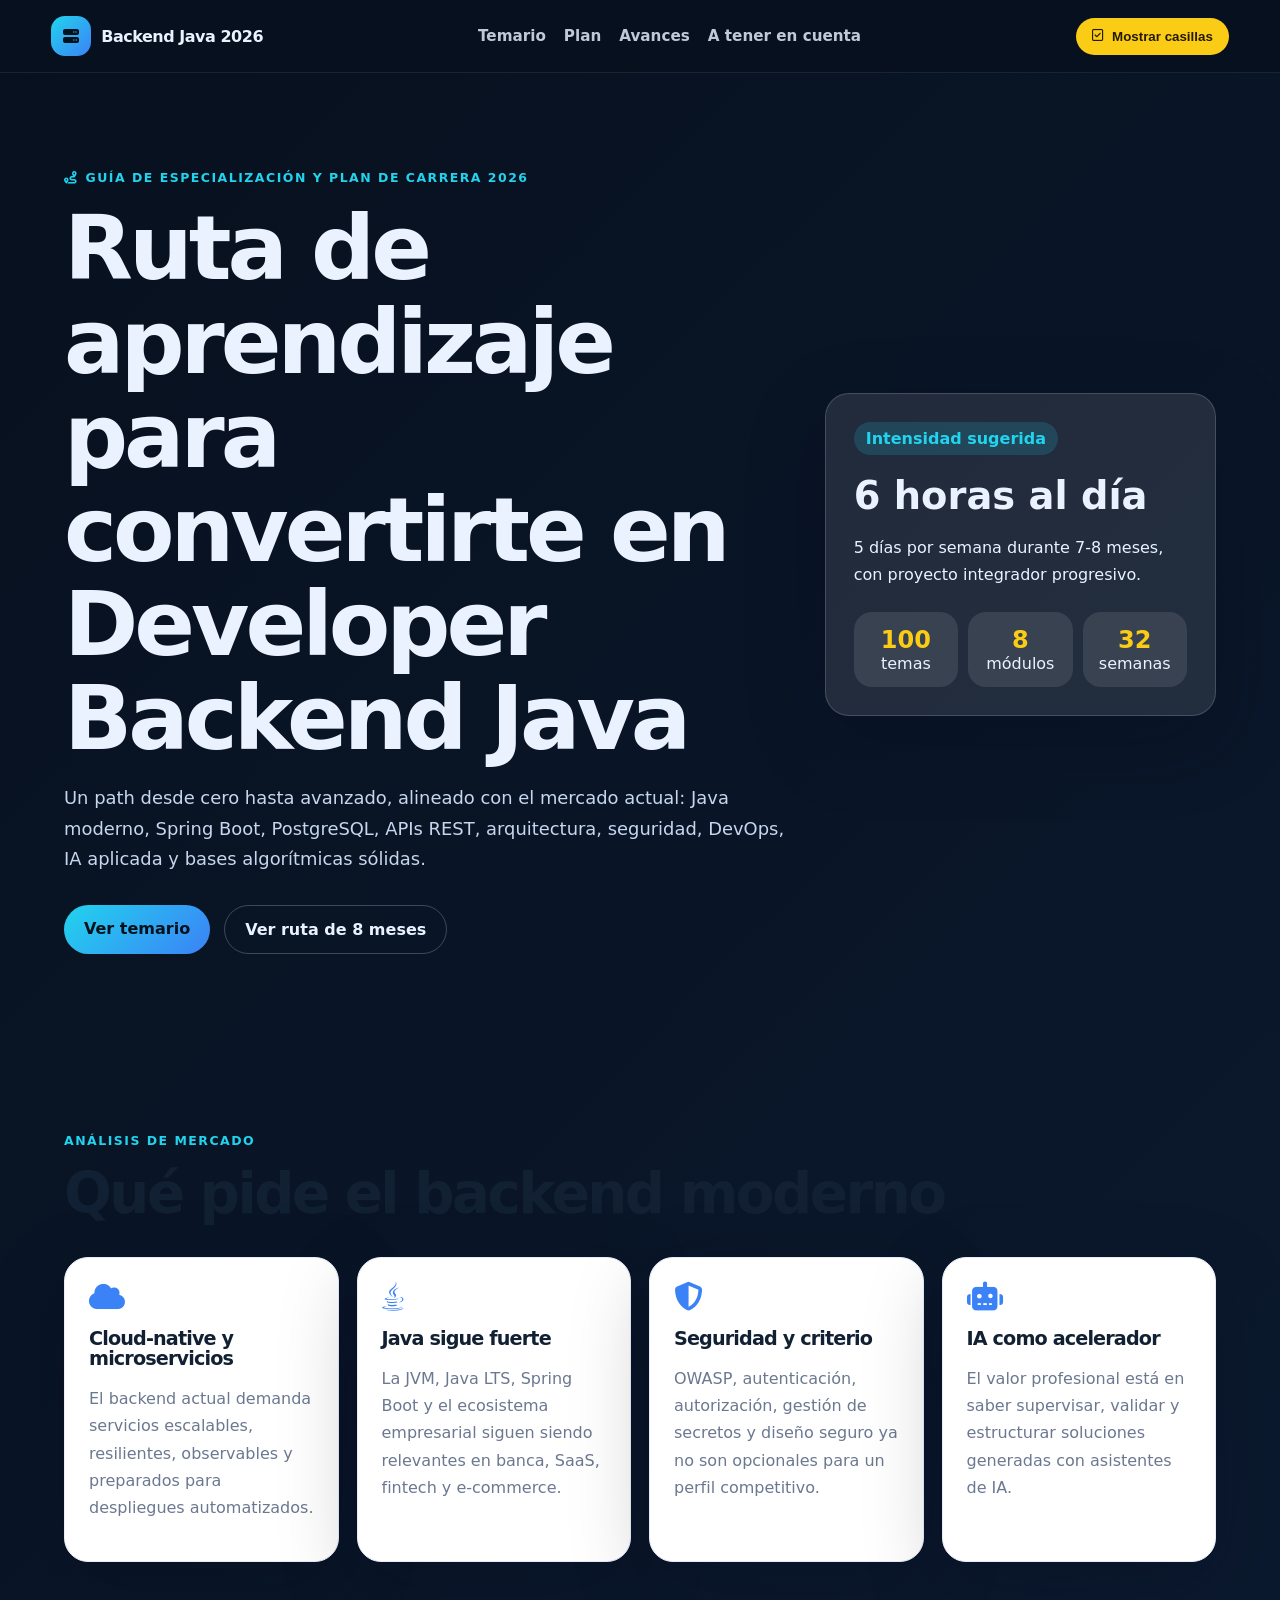
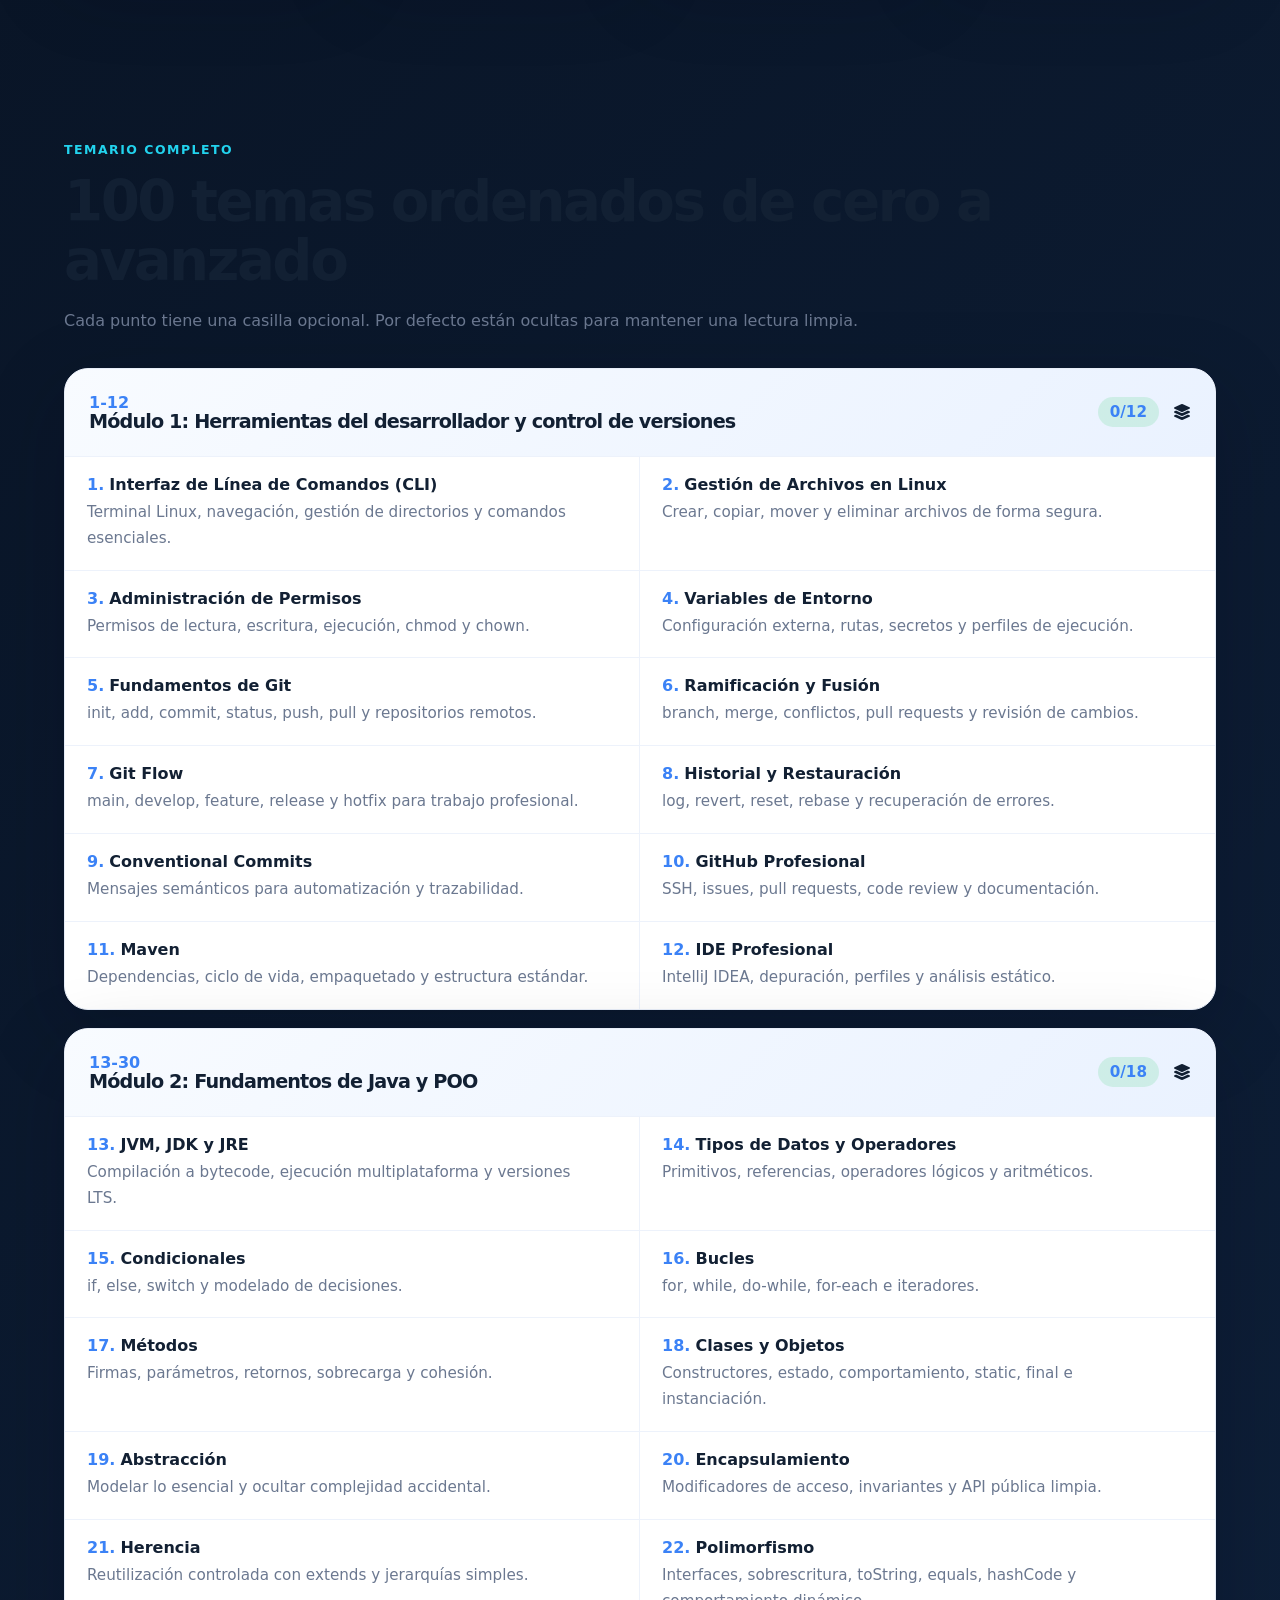
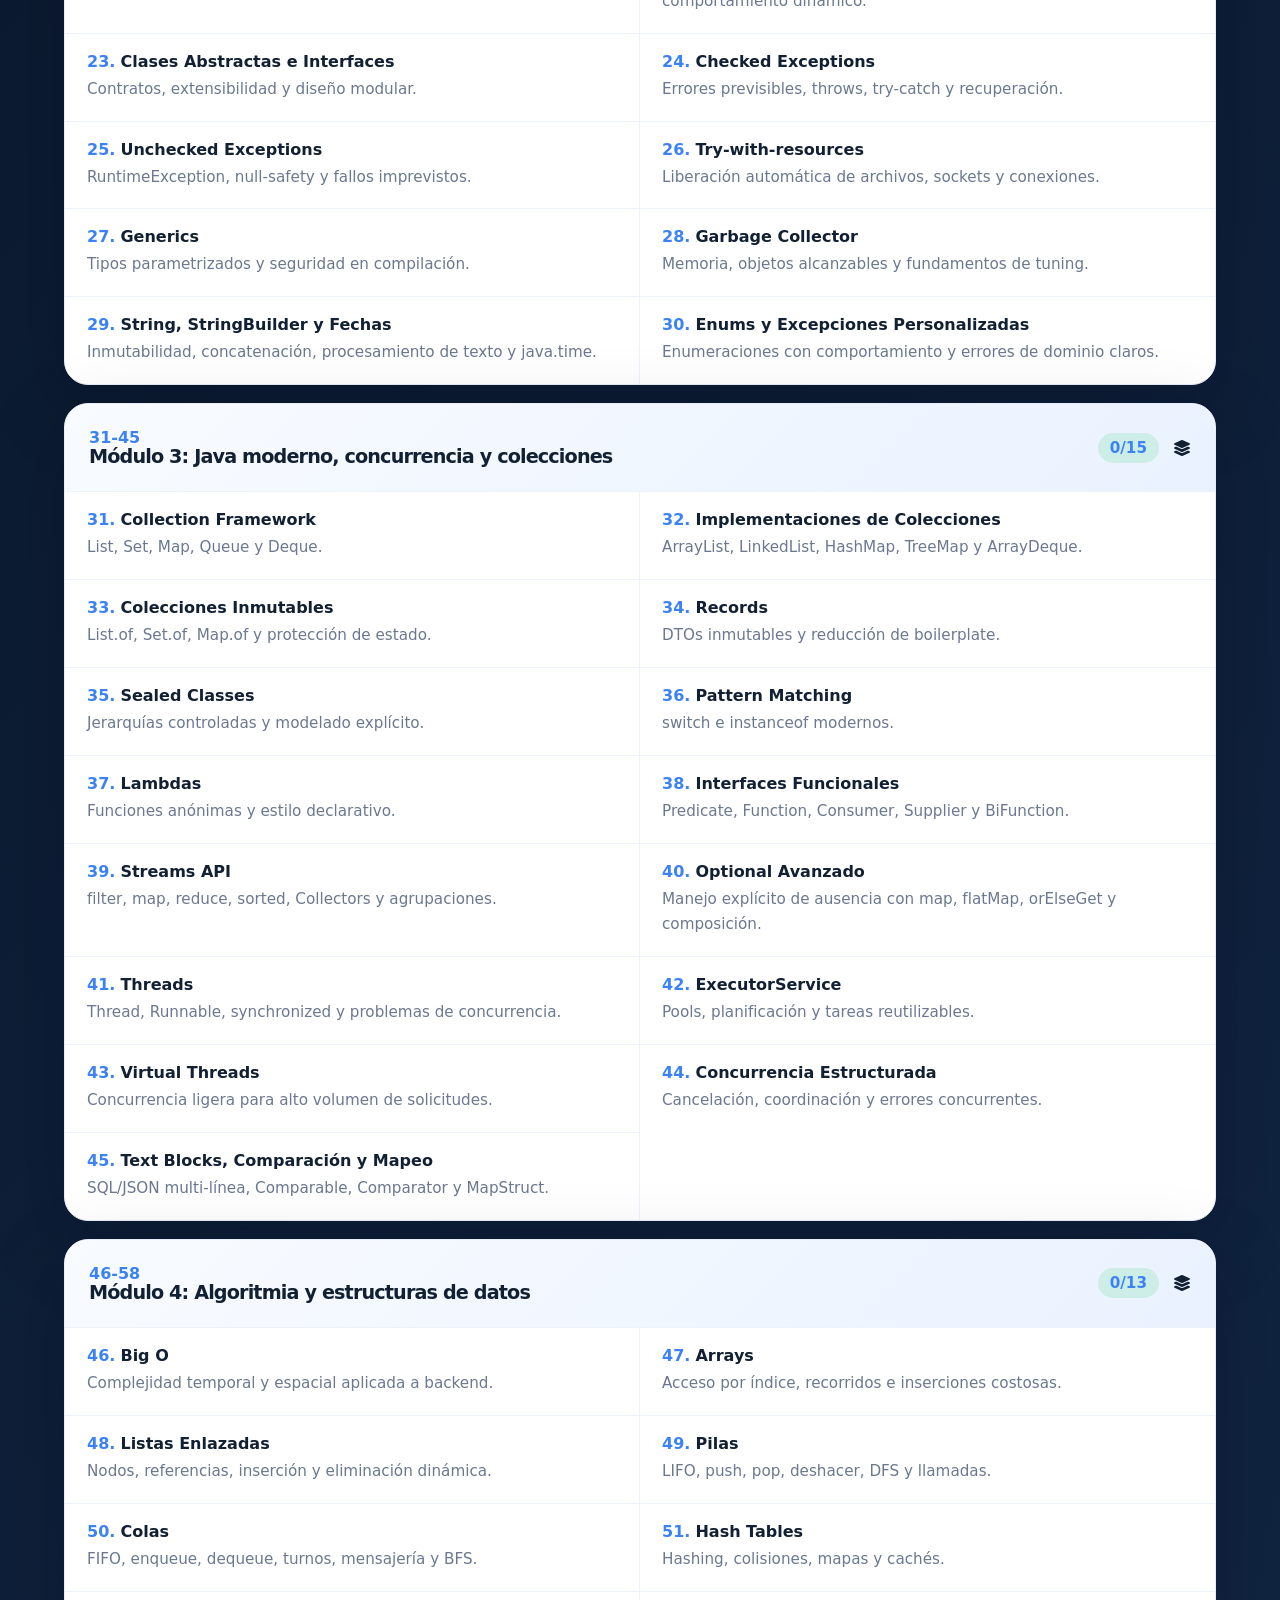
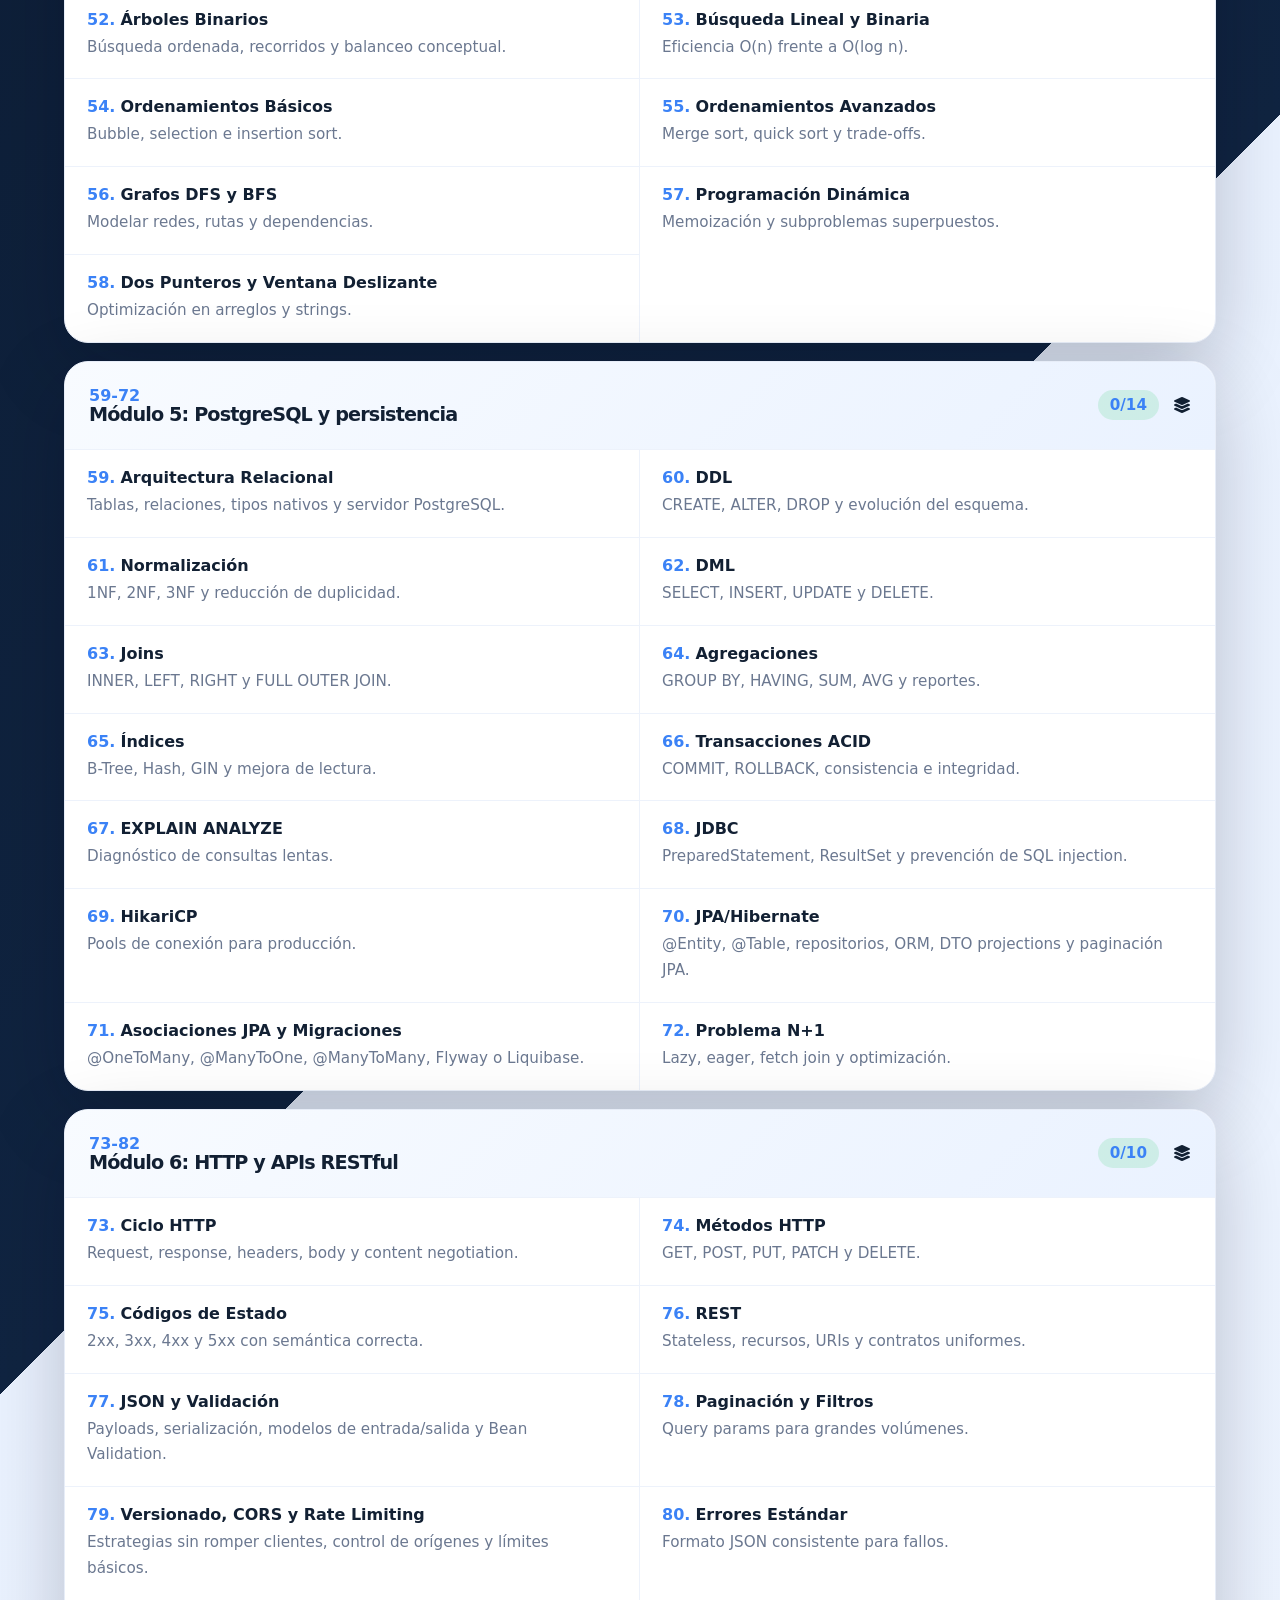
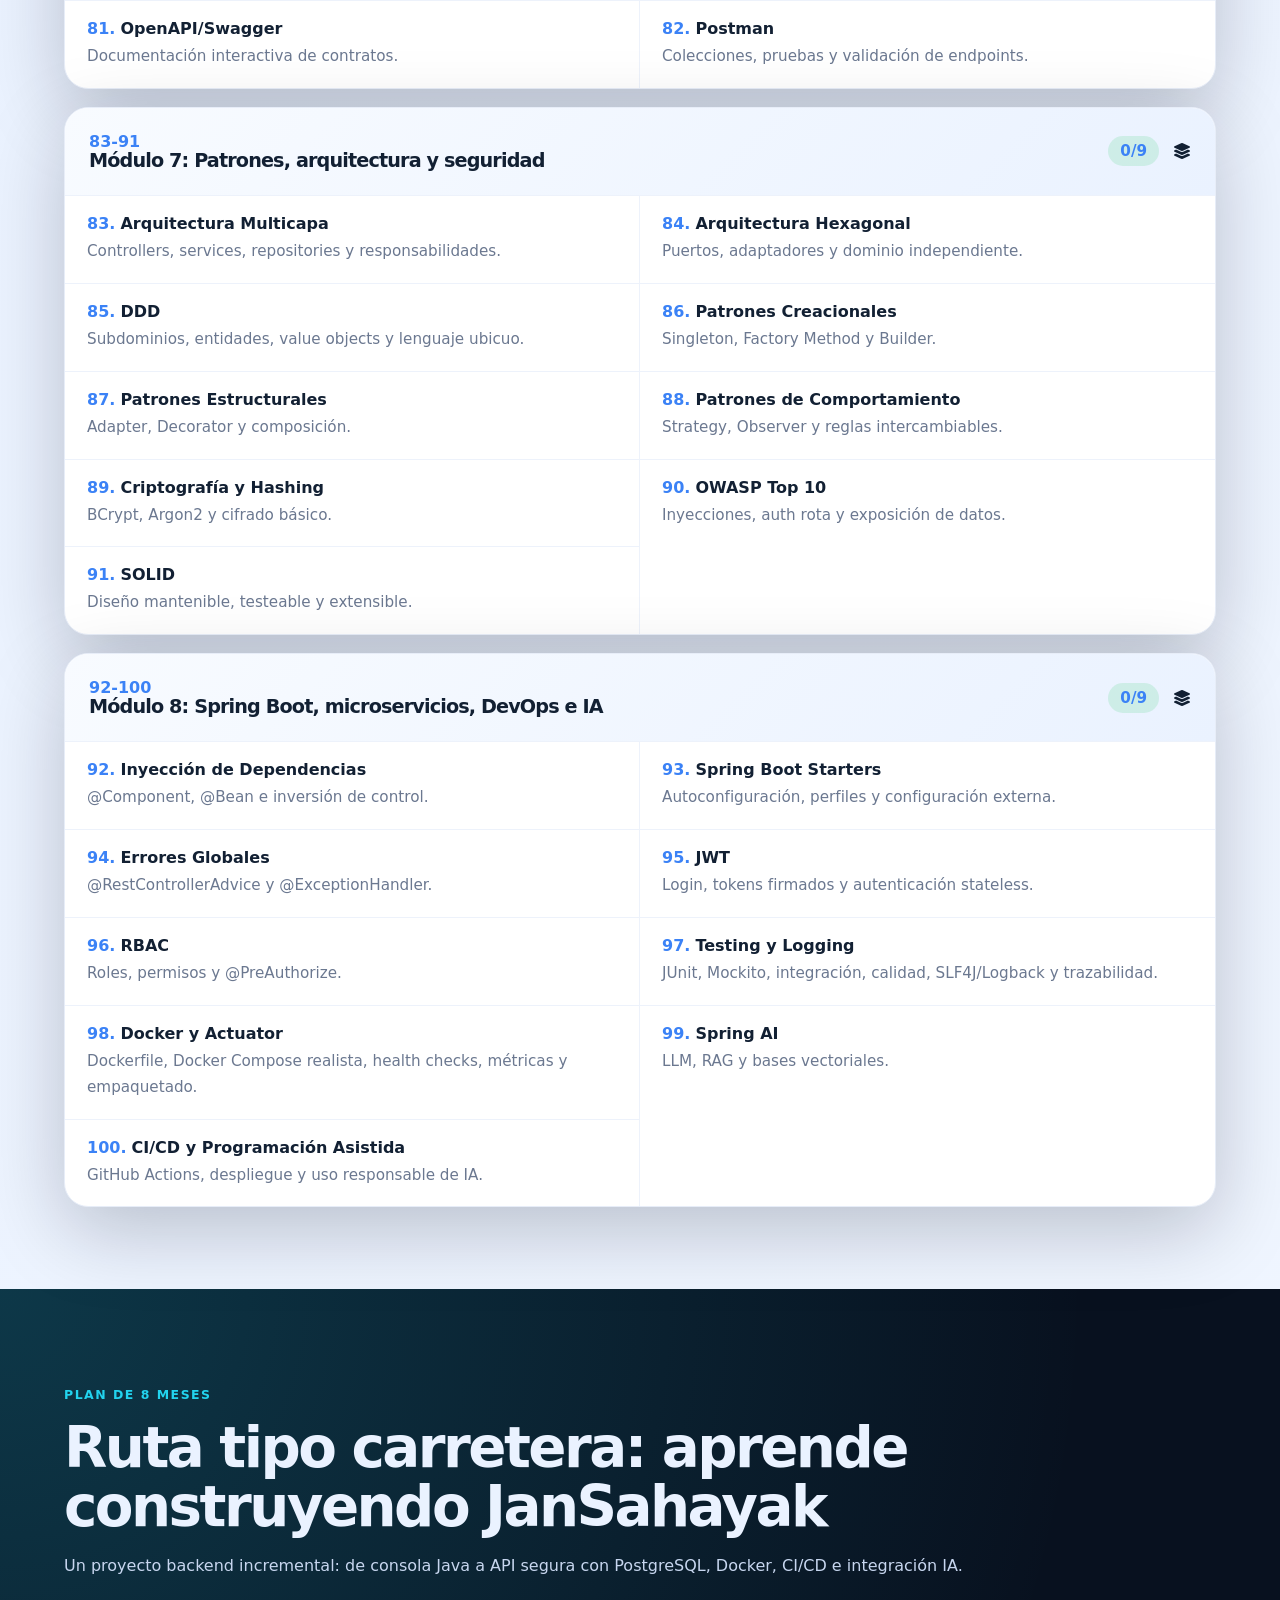
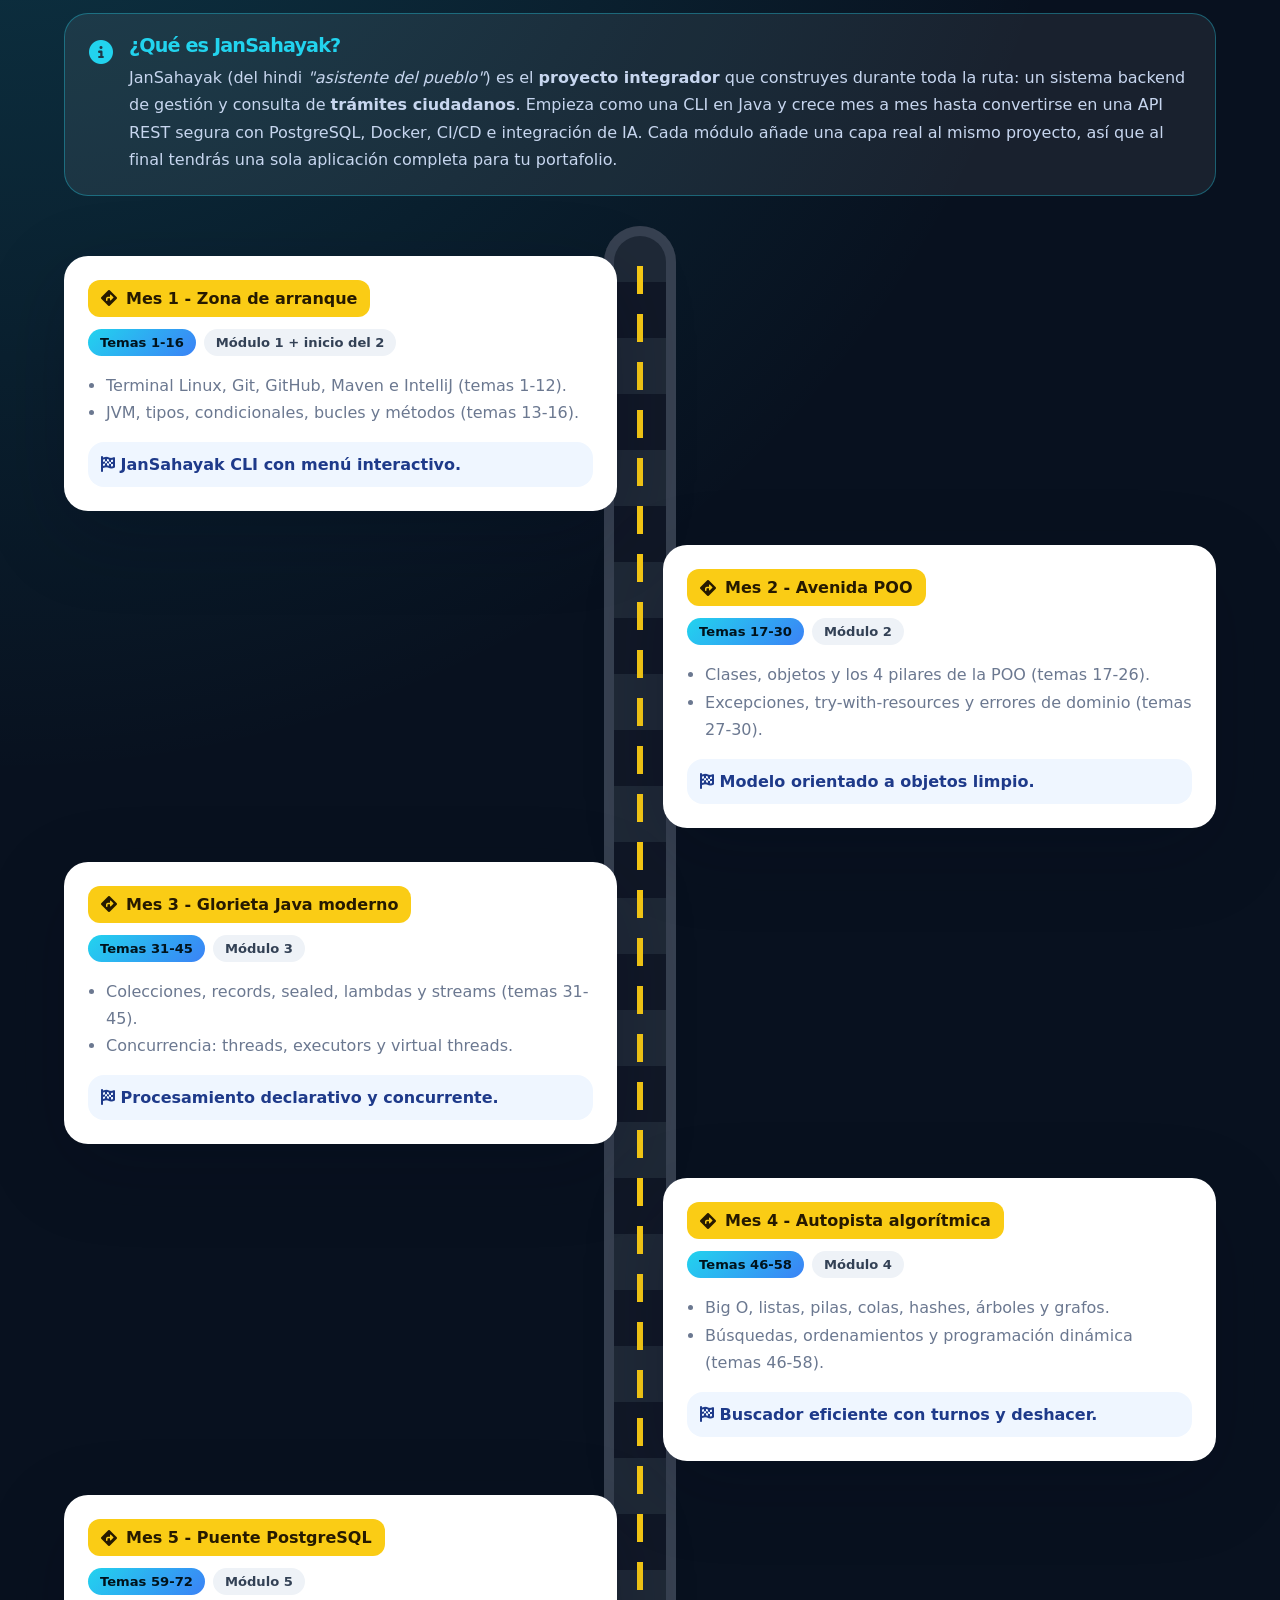
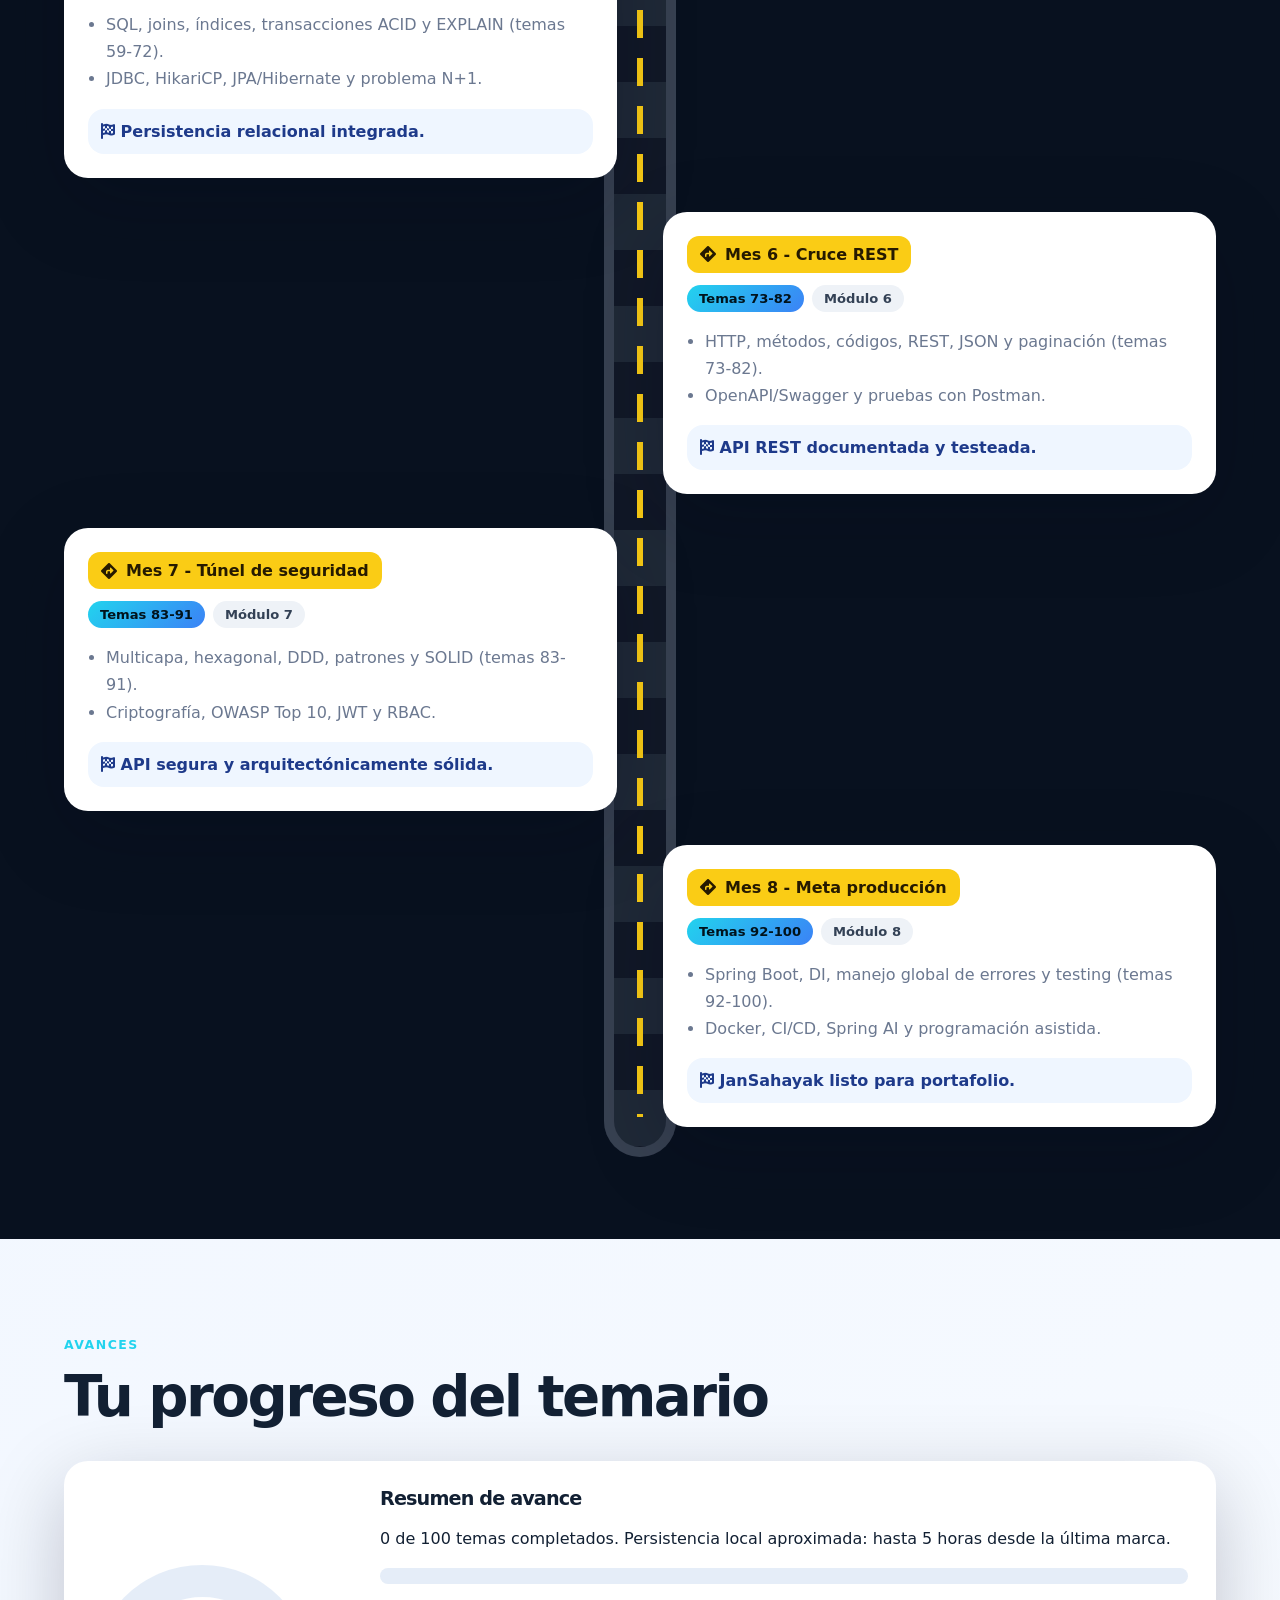
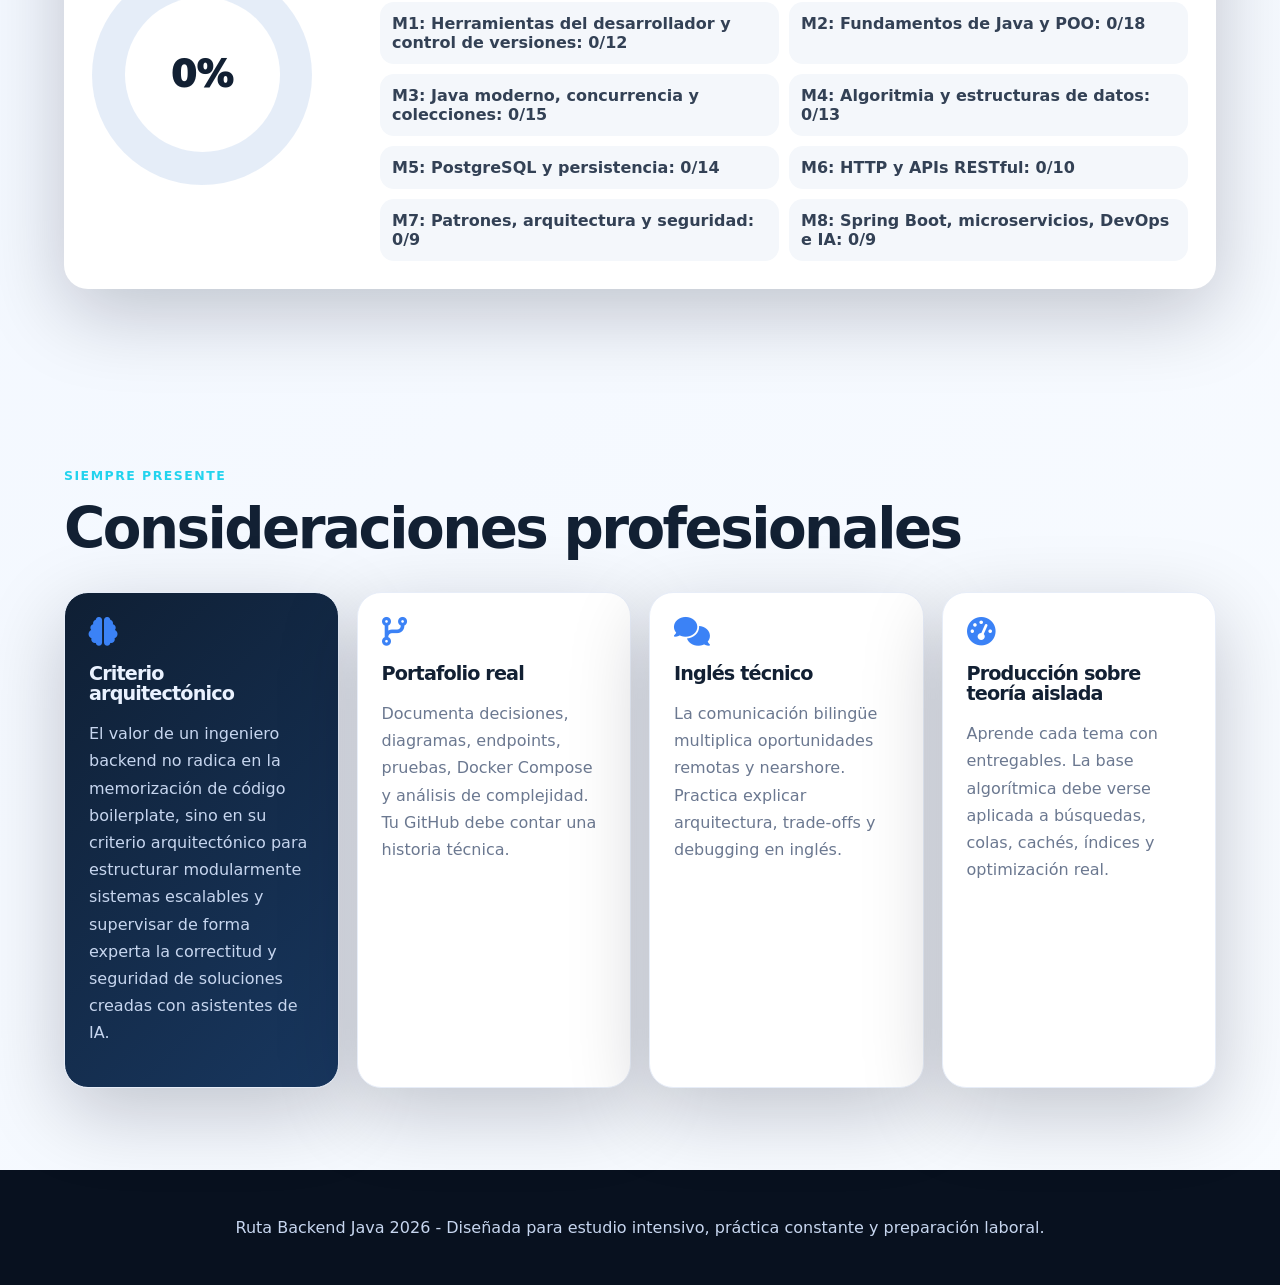
==== index.html @ 86deff58 "first commit" ====
<!DOCTYPE html>
<html lang="es">
<head>
  <meta charset="UTF-8">
  <meta name="viewport" content="width=device-width, initial-scale=1.0">
  <title>Ruta Backend Java 2026</title>
  <link rel="preconnect" href="https://cdnjs.cloudflare.com">
  <link rel="stylesheet" href="https://cdnjs.cloudflare.com/ajax/libs/font-awesome/6.5.1/css/all.min.css">
  <link rel="stylesheet" href="styles.css">
</head>
<body>
  <header class="site-header">
    <a href="#inicio" class="brand">
      <span class="brand-icon"><i class="fa-solid fa-server"></i></span>
      <span>Backend Java 2026</span>
    </a>
    <nav class="main-nav" aria-label="Navegación principal">
      <a href="#temario">Temario</a>
      <a href="#plan">Plan</a>
      <a href="#avances">Avances</a>
      <a href="#consideraciones">A tener en cuenta</a>
    </nav>
    <button id="toggleChecks" class="toggle-checks" type="button">
      <i class="fa-regular fa-square-check"></i>
      Mostrar casillas
    </button>
  </header>

  <main>
    <section id="inicio" class="hero section">
      <div class="hero-content">
        <p class="eyebrow"><i class="fa-solid fa-route"></i> Guía de Especialización y Plan de Carrera 2026</p>
        <h1>Ruta de aprendizaje para convertirte en Developer Backend Java</h1>
        <p class="hero-copy">Un path desde cero hasta avanzado, alineado con el mercado actual: Java moderno, Spring Boot, PostgreSQL, APIs REST, arquitectura, seguridad, DevOps, IA aplicada y bases algorítmicas sólidas.</p>
        <div class="hero-actions">
          <a class="btn primary" href="#temario">Ver temario</a>
          <a class="btn secondary" href="#plan">Ver ruta de 8 meses</a>
        </div>
      </div>
      <aside class="hero-card">
        <span class="card-badge">Intensidad sugerida</span>
        <strong>6 horas al día</strong>
        <p>5 días por semana durante 7-8 meses, con proyecto integrador progresivo.</p>
        <div class="mini-stats">
          <span><b>100</b> temas</span>
          <span><b>8</b> módulos</span>
          <span><b>32</b> semanas</span>
        </div>
      </aside>
    </section>

    <section class="market section">
      <div class="section-heading">
        <p class="eyebrow">Análisis de mercado</p>
        <h2>Qué pide el backend moderno</h2>
      </div>
      <div class="cards-grid">
        <article class="info-card"><i class="fa-solid fa-cloud"></i><h3>Cloud-native y microservicios</h3><p>El backend actual demanda servicios escalables, resilientes, observables y preparados para despliegues automatizados.</p></article>
        <article class="info-card"><i class="fa-brands fa-java"></i><h3>Java sigue fuerte</h3><p>La JVM, Java LTS, Spring Boot y el ecosistema empresarial siguen siendo relevantes en banca, SaaS, fintech y e-commerce.</p></article>
        <article class="info-card"><i class="fa-solid fa-shield-halved"></i><h3>Seguridad y criterio</h3><p>OWASP, autenticación, autorización, gestión de secretos y diseño seguro ya no son opcionales para un perfil competitivo.</p></article>
        <article class="info-card"><i class="fa-solid fa-robot"></i><h3>IA como acelerador</h3><p>El valor profesional está en saber supervisar, validar y estructurar soluciones generadas con asistentes de IA.</p></article>
      </div>
    </section>

    <section id="temario" class="section">
      <div class="section-heading">
        <p class="eyebrow">Temario completo</p>
        <h2>100 temas ordenados de cero a avanzado</h2>
        <p>Cada punto tiene una casilla opcional. Por defecto están ocultas para mantener una lectura limpia.</p>
      </div>
      <div id="curriculum" class="curriculum"></div>
    </section>

    <section id="plan" class="section plan-section">
      <div class="section-heading light">
        <p class="eyebrow">Plan de 8 meses</p>
        <h2>Ruta tipo carretera: aprende construyendo JanSahayak</h2>
        <p>Un proyecto backend incremental: de consola Java a API segura con PostgreSQL, Docker, CI/CD e integración IA.</p>
      </div>
      <div class="jansahayak-note">
        <i class="fa-solid fa-circle-info"></i>
        <div>
          <h3>¿Qué es JanSahayak?</h3>
          <p>JanSahayak (del hindi <em>"asistente del pueblo"</em>) es el <strong>proyecto integrador</strong> que construyes durante toda la ruta: un sistema backend de gestión y consulta de <strong>trámites ciudadanos</strong>. Empieza como una CLI en Java y crece mes a mes hasta convertirse en una API REST segura con PostgreSQL, Docker, CI/CD e integración de IA. Cada módulo añade una capa real al mismo proyecto, así que al final tendrás una sola aplicación completa para tu portafolio.</p>
        </div>
      </div>
      <div id="roadmap" class="roadmap"></div>
    </section>

    <section id="avances" class="section">
      <div class="section-heading">
        <p class="eyebrow">Avances</p>
        <h2>Tu progreso del temario</h2>
      </div>
      <div class="progress-panel">
        <div class="progress-ring" aria-label="Progreso general">
          <span id="progressPercent">0%</span>
        </div>
        <div class="progress-details">
          <h3>Resumen de avance</h3>
          <p id="progressText">Marca temas completados para calcular tu progreso.</p>
          <div class="progress-bar"><span id="progressBar"></span></div>
          <div id="moduleProgress" class="module-progress"></div>
        </div>
      </div>
    </section>

    <section id="consideraciones" class="section">
      <div class="section-heading">
        <p class="eyebrow">Siempre presente</p>
        <h2>Consideraciones profesionales</h2>
      </div>
      <div class="cards-grid considerations">
        <article class="info-card featured"><i class="fa-solid fa-brain"></i><h3>Criterio arquitectónico</h3><p>El valor de un ingeniero backend no radica en la memorización de código boilerplate, sino en su criterio arquitectónico para estructurar modularmente sistemas escalables y supervisar de forma experta la correctitud y seguridad de soluciones creadas con asistentes de IA.</p></article>
        <article class="info-card"><i class="fa-solid fa-code-branch"></i><h3>Portafolio real</h3><p>Documenta decisiones, diagramas, endpoints, pruebas, Docker Compose y análisis de complejidad. Tu GitHub debe contar una historia técnica.</p></article>
        <article class="info-card"><i class="fa-solid fa-comments"></i><h3>Inglés técnico</h3><p>La comunicación bilingüe multiplica oportunidades remotas y nearshore. Practica explicar arquitectura, trade-offs y debugging en inglés.</p></article>
        <article class="info-card"><i class="fa-solid fa-gauge-high"></i><h3>Producción sobre teoría aislada</h3><p>Aprende cada tema con entregables. La base algorítmica debe verse aplicada a búsquedas, colas, cachés, índices y optimización real.</p></article>
      </div>
    </section>
  </main>

  <footer class="site-footer">
    <p>Ruta Backend Java 2026 - Diseñada para estudio intensivo, práctica constante y preparación laboral.</p>
  </footer>

  <script src="app.js"></script>
</body>
</html>
---- styles.css ----
:root {
  --bg: #08111f;
  --surface: #0f1f34;
  --surface-2: #142942;
  --card: #ffffff;
  --text: #eaf2ff;
  --muted: #6b7890;
  --ink: #122033;
  --primary: #22d3ee;
  --primary-2: #3b82f6;
  --accent: #facc15;
  --green: #22c55e;
  --danger: #fb7185;
  --shadow: 0 24px 80px rgba(3, 10, 27, .22);
  --radius: 24px;
}

* { box-sizing: border-box; }
html { scroll-behavior: smooth; }
body {
  margin: 0;
  font-family: Inter, ui-sans-serif, system-ui, -apple-system, BlinkMacSystemFont, "Segoe UI", sans-serif;
  background: linear-gradient(135deg, #07101e 0%, #102441 45%, #eaf2ff 45%, #f8fbff 100%);
  color: var(--ink);
}

a { color: inherit; text-decoration: none; }

.site-header {
  position: sticky;
  top: 0;
  z-index: 20;
  display: flex;
  align-items: center;
  justify-content: space-between;
  gap: 18px;
  padding: 16px clamp(18px, 4vw, 56px);
  background: rgba(8, 17, 31, .86);
  color: var(--text);
  backdrop-filter: blur(18px);
  border-bottom: 1px solid rgba(255, 255, 255, .08);
}

.brand, .main-nav, .toggle-checks { display: flex; align-items: center; }
.brand { gap: 10px; font-weight: 900; letter-spacing: -.03em; }
.brand-icon {
  display: grid;
  place-items: center;
  width: 40px;
  height: 40px;
  border-radius: 14px;
  background: linear-gradient(135deg, var(--primary), var(--primary-2));
  color: #00131c;
}
.main-nav { gap: 18px; font-weight: 700; font-size: .95rem; }
.main-nav a { opacity: .82; }
.main-nav a:hover { opacity: 1; color: var(--primary); }
.toggle-checks {
  gap: 8px;
  border: 0;
  border-radius: 999px;
  padding: 11px 16px;
  background: var(--accent);
  color: #251a00;
  font-weight: 900;
  cursor: pointer;
}

.section { padding: 82px clamp(18px, 5vw, 72px); }
.hero {
  min-height: 680px;
  display: grid;
  grid-template-columns: minmax(0, 1.3fr) minmax(280px, .7fr);
  align-items: center;
  gap: 34px;
  color: var(--text);
}
.eyebrow {
  display: inline-flex;
  align-items: center;
  gap: 8px;
  color: var(--primary);
  font-weight: 900;
  text-transform: uppercase;
  letter-spacing: .12em;
  font-size: .78rem;
}
h1, h2, h3 { margin: 0; line-height: 1.05; letter-spacing: -.045em; }
h1 { max-width: 920px; font-size: clamp(2.7rem, 7vw, 6.4rem); }
h2 { font-size: clamp(2rem, 4.4vw, 4rem); }
h3 { font-size: 1.2rem; }
p { line-height: 1.7; }
.hero-copy { max-width: 760px; color: #c7d6ef; font-size: 1.12rem; }
.hero-actions { display: flex; flex-wrap: wrap; gap: 14px; margin-top: 30px; }
.btn { border-radius: 999px; padding: 14px 20px; font-weight: 900; }
.btn.primary { background: linear-gradient(135deg, var(--primary), var(--primary-2)); color: #00131c; }
.btn.secondary { border: 1px solid rgba(255,255,255,.22); color: var(--text); }
.hero-card {
  padding: 28px;
  border-radius: var(--radius);
  background: rgba(255,255,255,.1);
  border: 1px solid rgba(255,255,255,.16);
  box-shadow: var(--shadow);
}
.card-badge { display: inline-block; margin-bottom: 18px; padding: 7px 12px; border-radius: 999px; background: rgba(34,211,238,.16); color: var(--primary); font-weight: 900; }
.hero-card strong { display: block; font-size: 2.4rem; }
.mini-stats { display: grid; grid-template-columns: repeat(3, 1fr); gap: 10px; margin-top: 24px; }
.mini-stats span { padding: 14px; border-radius: 18px; background: rgba(255,255,255,.1); text-align: center; }
.mini-stats b { display: block; color: var(--accent); font-size: 1.5rem; }

.section-heading { max-width: 980px; margin-bottom: 34px; }
.section-heading.light { color: var(--text); }
.section-heading p:not(.eyebrow) { color: var(--muted); }
.light p:not(.eyebrow) { color: #c7d6ef; }
.cards-grid { display: grid; grid-template-columns: repeat(4, minmax(0, 1fr)); gap: 18px; }
.info-card {
  padding: 24px;
  border-radius: var(--radius);
  background: var(--card);
  box-shadow: var(--shadow);
  border: 1px solid #e7edf8;
}
.info-card i { font-size: 1.8rem; color: var(--primary-2); margin-bottom: 18px; }
.info-card p { color: var(--muted); }
.info-card.featured { background: linear-gradient(135deg, #0f1f34, #18375f); color: var(--text); }
.info-card.featured p { color: #c7d6ef; }

.curriculum { display: grid; gap: 18px; }
.module-card {
  overflow: hidden;
  border-radius: var(--radius);
  background: var(--card);
  box-shadow: var(--shadow);
  border: 1px solid #e7edf8;
}
.module-header {
  display: flex;
  justify-content: space-between;
  gap: 16px;
  padding: 24px;
  background: linear-gradient(135deg, #f8fbff, #eaf2ff);
}
.module-header span { font-weight: 900; color: var(--primary-2); }
.module-header-right { display: flex; align-items: center; gap: 14px; }
.module-count {
  padding: 6px 12px;
  border-radius: 999px;
  background: rgba(34, 197, 94, .15);
  color: #15803d;
  font-weight: 900;
  font-size: .95rem;
  white-space: nowrap;
}
.topic-list { display: grid; grid-template-columns: repeat(2, minmax(0, 1fr)); gap: 0; padding: 0; margin: 0; list-style: none; }
.topic-item {
  display: grid;
  grid-template-columns: auto 1fr;
  gap: 12px;
  padding: 18px 22px;
  border-top: 1px solid #edf2fb;
}
.topic-item:nth-child(odd) { border-right: 1px solid #edf2fb; }
.topic-id { font-weight: 900; color: var(--primary-2); }
.topic-item p { margin: 6px 0 0; color: var(--muted); font-size: .95rem; }
.topic-check { display: none; width: 18px; height: 18px; accent-color: var(--green); margin-top: 2px; }
.show-checks .topic-check { display: block; }

.plan-section { background: radial-gradient(circle at top left, rgba(34,211,238,.2), transparent 32%), var(--bg); }
.roadmap {
  position: relative;
  display: grid;
  gap: 34px;
  padding: 30px 0;
}
.roadmap::before {
  content: "";
  position: absolute;
  inset: 0 50%;
  width: 72px;
  transform: translateX(-50%);
  background: repeating-linear-gradient(180deg, #1f2937 0 56px, #111827 56px 112px);
  border-radius: 999px;
  box-shadow: inset 0 0 0 10px #374151;
}
.roadmap::after {
  content: "";
  position: absolute;
  top: 40px;
  bottom: 40px;
  left: 50%;
  width: 6px;
  transform: translateX(-50%);
  background: repeating-linear-gradient(180deg, var(--accent) 0 28px, transparent 28px 48px);
}
.road-card {
  position: relative;
  z-index: 1;
  width: min(48%, 680px);
  padding: 24px;
  border-radius: var(--radius);
  background: #ffffff;
  box-shadow: var(--shadow);
}
.road-topics { display: flex; flex-wrap: wrap; gap: 8px; margin-bottom: 14px; }
.topic-range {
  padding: 6px 12px;
  border-radius: 999px;
  background: linear-gradient(135deg, var(--primary), var(--primary-2));
  color: #00131c;
  font-weight: 900;
  font-size: .82rem;
}
.topic-module {
  padding: 6px 12px;
  border-radius: 999px;
  background: #eef2f7;
  color: #334155;
  font-weight: 800;
  font-size: .82rem;
}
.jansahayak-note {
  display: flex;
  gap: 16px;
  margin-bottom: 30px;
  padding: 22px 24px;
  border-radius: var(--radius);
  background: rgba(255, 255, 255, .07);
  border: 1px solid rgba(34, 211, 238, .35);
  color: var(--text);
}
.jansahayak-note i { font-size: 1.5rem; color: var(--primary); margin-top: 4px; }
.jansahayak-note h3 { margin-bottom: 8px; color: var(--primary); }
.jansahayak-note p { margin: 0; color: #c7d6ef; }
.road-card:nth-child(even) { justify-self: end; }
.road-sign {
  display: inline-flex;
  align-items: center;
  gap: 9px;
  margin-bottom: 12px;
  padding: 9px 13px;
  border-radius: 12px;
  background: var(--accent);
  color: #261a00;
  font-weight: 900;
}
.road-card ul { padding-left: 18px; color: var(--muted); line-height: 1.7; }
.milestone { padding: 13px; border-radius: 16px; background: #eff6ff; color: #1e3a8a; font-weight: 900; }

.progress-panel {
  display: grid;
  grid-template-columns: 260px 1fr;
  gap: 28px;
  align-items: center;
  padding: 28px;
  border-radius: var(--radius);
  background: var(--card);
  box-shadow: var(--shadow);
}
.progress-ring {
  display: grid;
  place-items: center;
  width: 220px;
  height: 220px;
  border-radius: 50%;
  background: conic-gradient(var(--green) 0deg, #e5edf8 0deg);
}
.progress-ring span {
  display: grid;
  place-items: center;
  width: 155px;
  height: 155px;
  border-radius: 50%;
  background: #fff;
  font-size: 2.3rem;
  font-weight: 1000;
}
.progress-bar { overflow: hidden; height: 16px; border-radius: 999px; background: #e5edf8; }
.progress-bar span { display: block; height: 100%; width: 0; background: linear-gradient(90deg, var(--green), var(--primary)); transition: width .25s ease; }
.module-progress { display: grid; grid-template-columns: repeat(2, minmax(0, 1fr)); gap: 10px; margin-top: 18px; }
.module-pill { padding: 12px; border-radius: 14px; background: #f4f7fb; font-weight: 800; color: #334155; }
.site-footer { padding: 28px; text-align: center; color: #c7d6ef; background: var(--bg); }

@media (max-width: 980px) {
  .site-header { align-items: flex-start; flex-direction: column; }
  .main-nav { flex-wrap: wrap; }
  .hero { grid-template-columns: 1fr; min-height: auto; }
  .cards-grid, .topic-list, .module-progress { grid-template-columns: 1fr 1fr; }
  .roadmap::before, .roadmap::after { left: 24px; transform: none; }
  .road-card, .road-card:nth-child(even) { width: calc(100% - 84px); justify-self: end; }
  .progress-panel { grid-template-columns: 1fr; }
}

@media (max-width: 640px) {
  .section { padding: 58px 16px; }
  .cards-grid, .topic-list, .module-progress { grid-template-columns: 1fr; }
  .topic-item:nth-child(odd) { border-right: 0; }
  h1 { font-size: 2.55rem; }
  .hero-card strong { font-size: 2rem; }
  .mini-stats { grid-template-columns: 1fr; }
  .roadmap::before { width: 54px; }
  .road-card, .road-card:nth-child(even) { width: calc(100% - 62px); }
  .progress-ring { width: 190px; height: 190px; }
  .progress-ring span { width: 132px; height: 132px; }
}
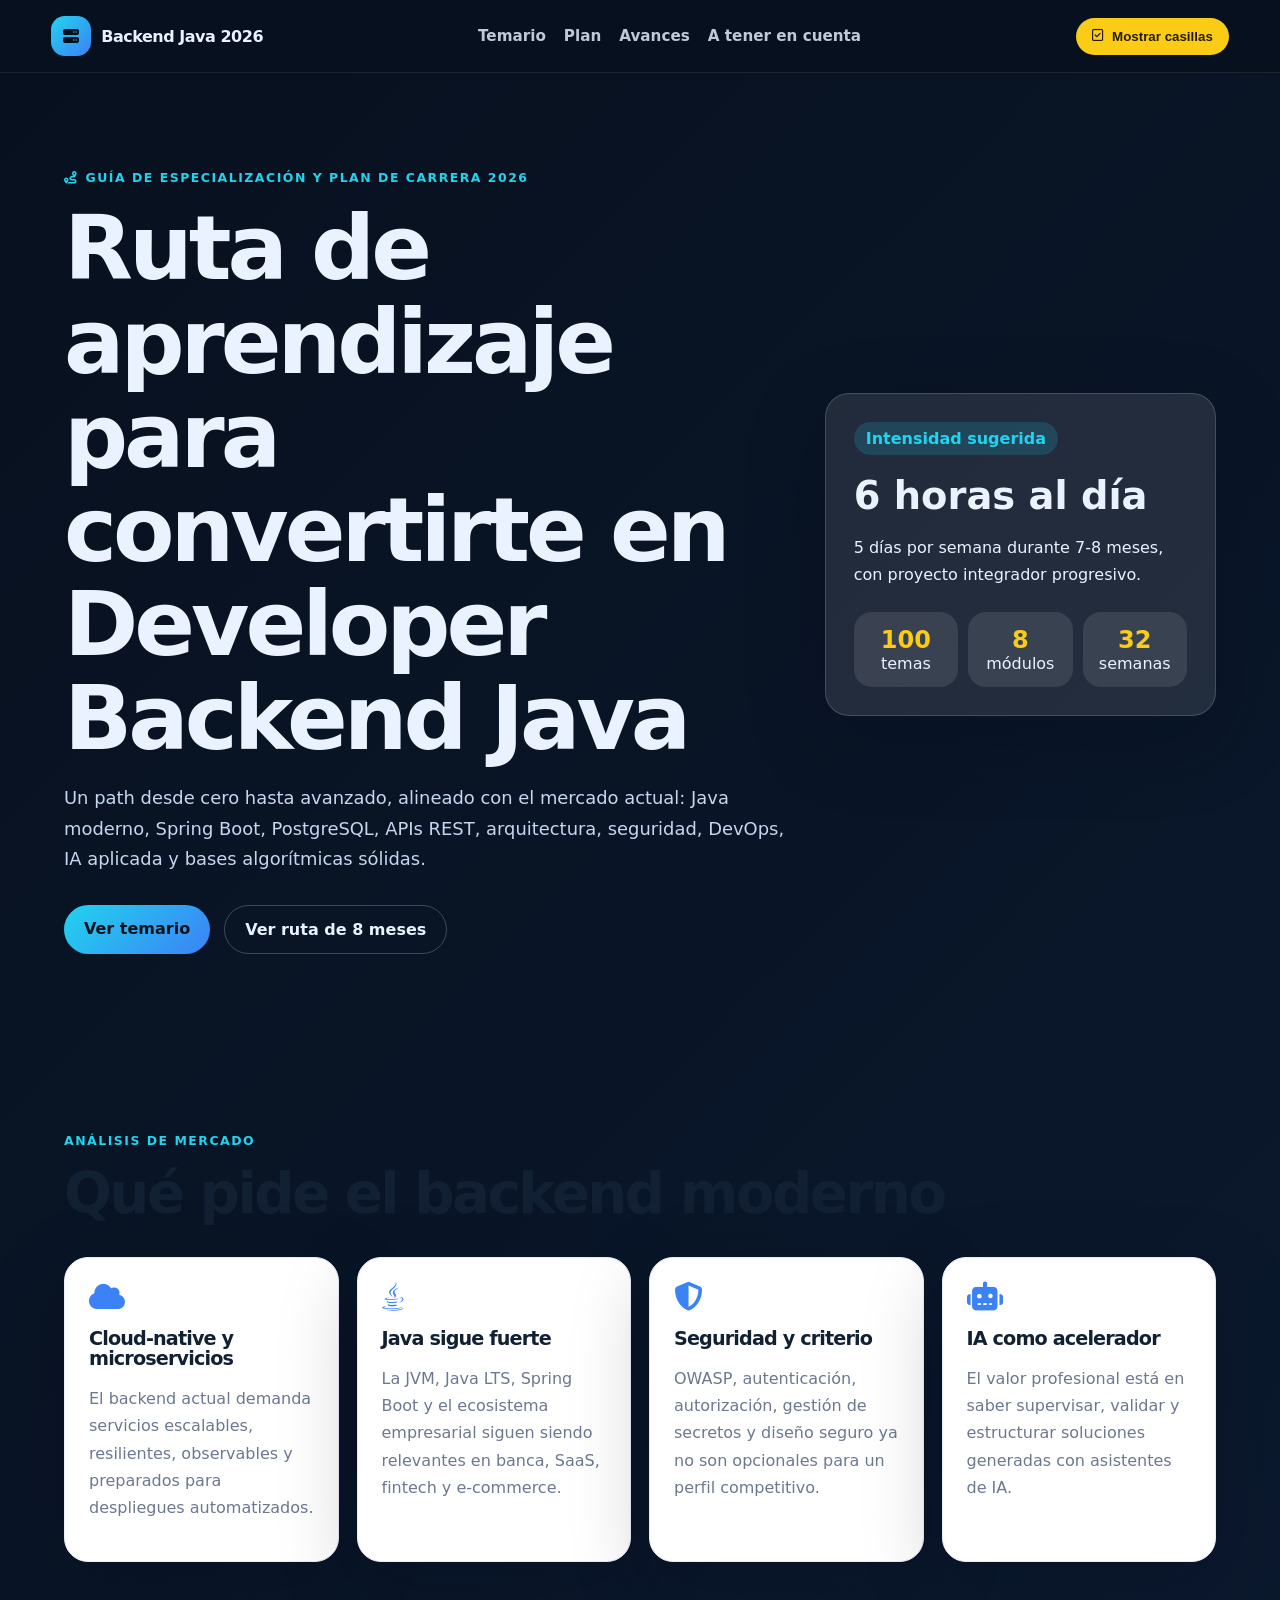
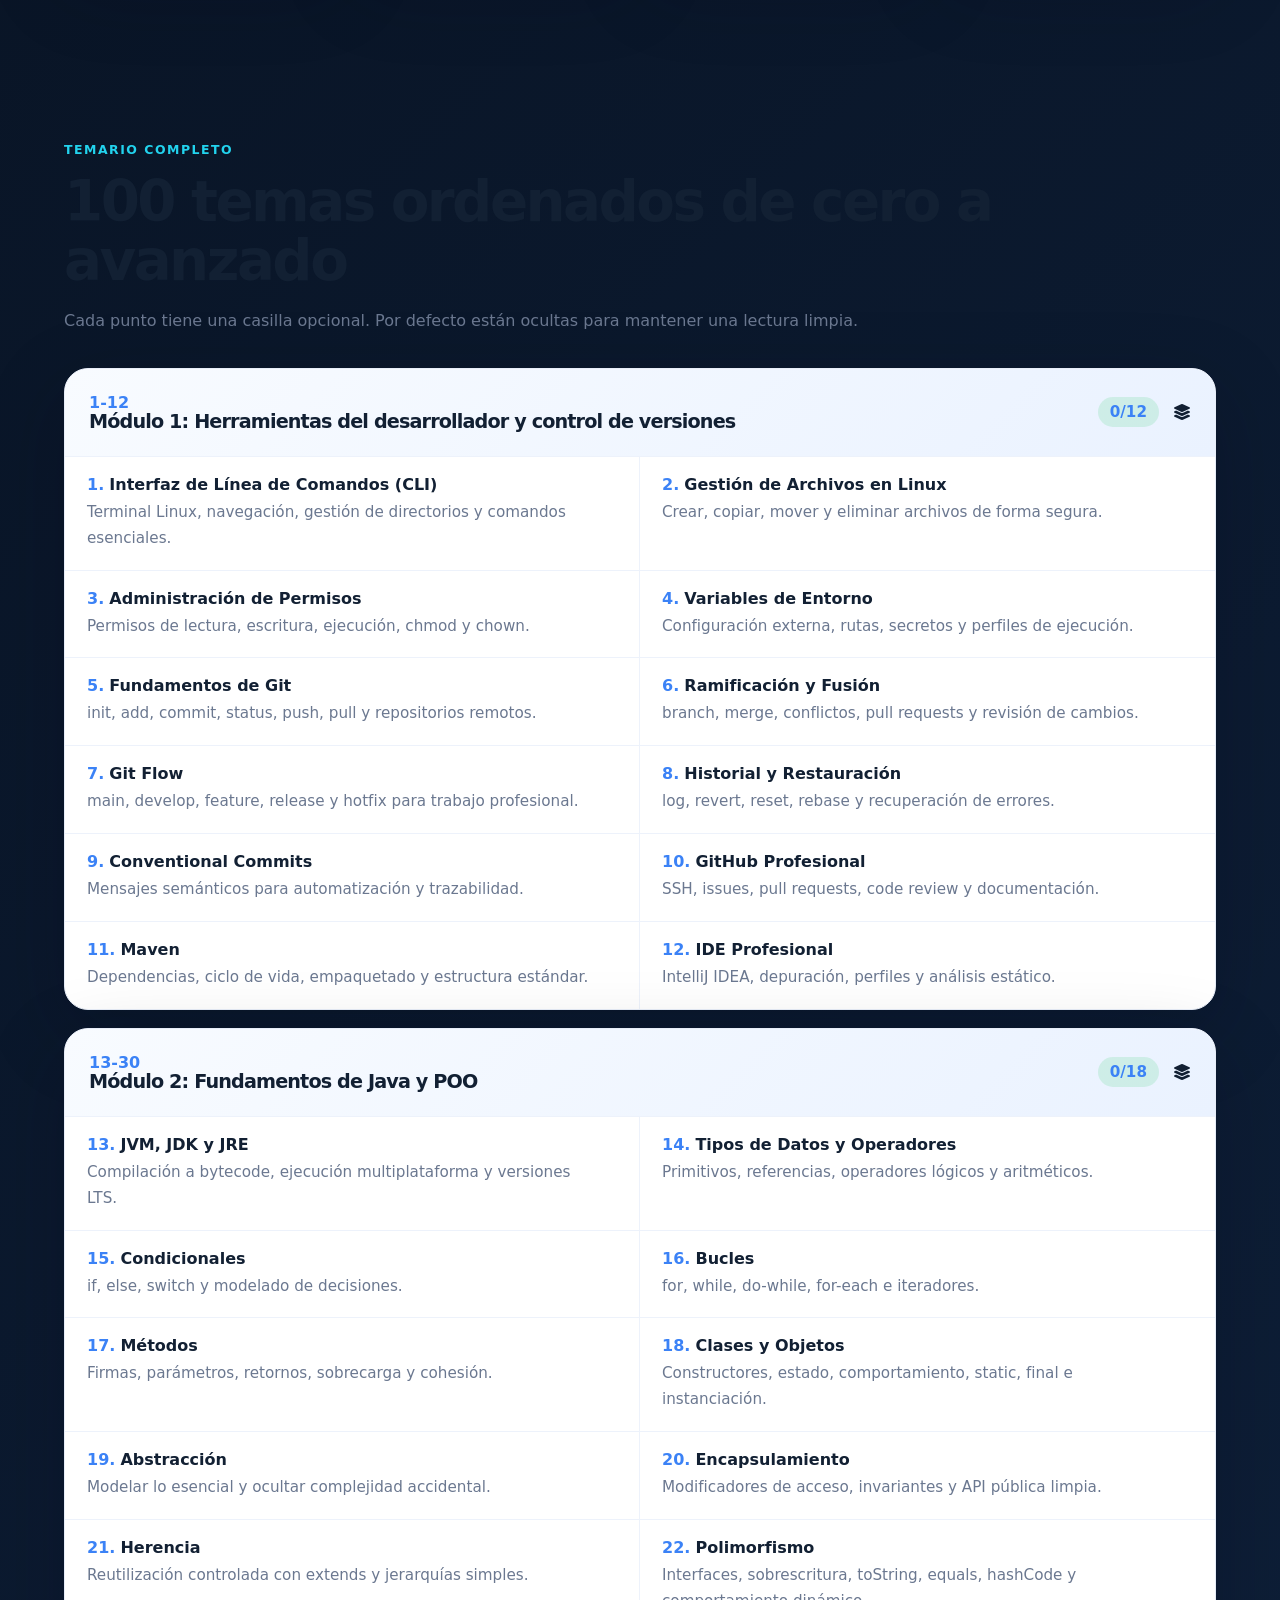
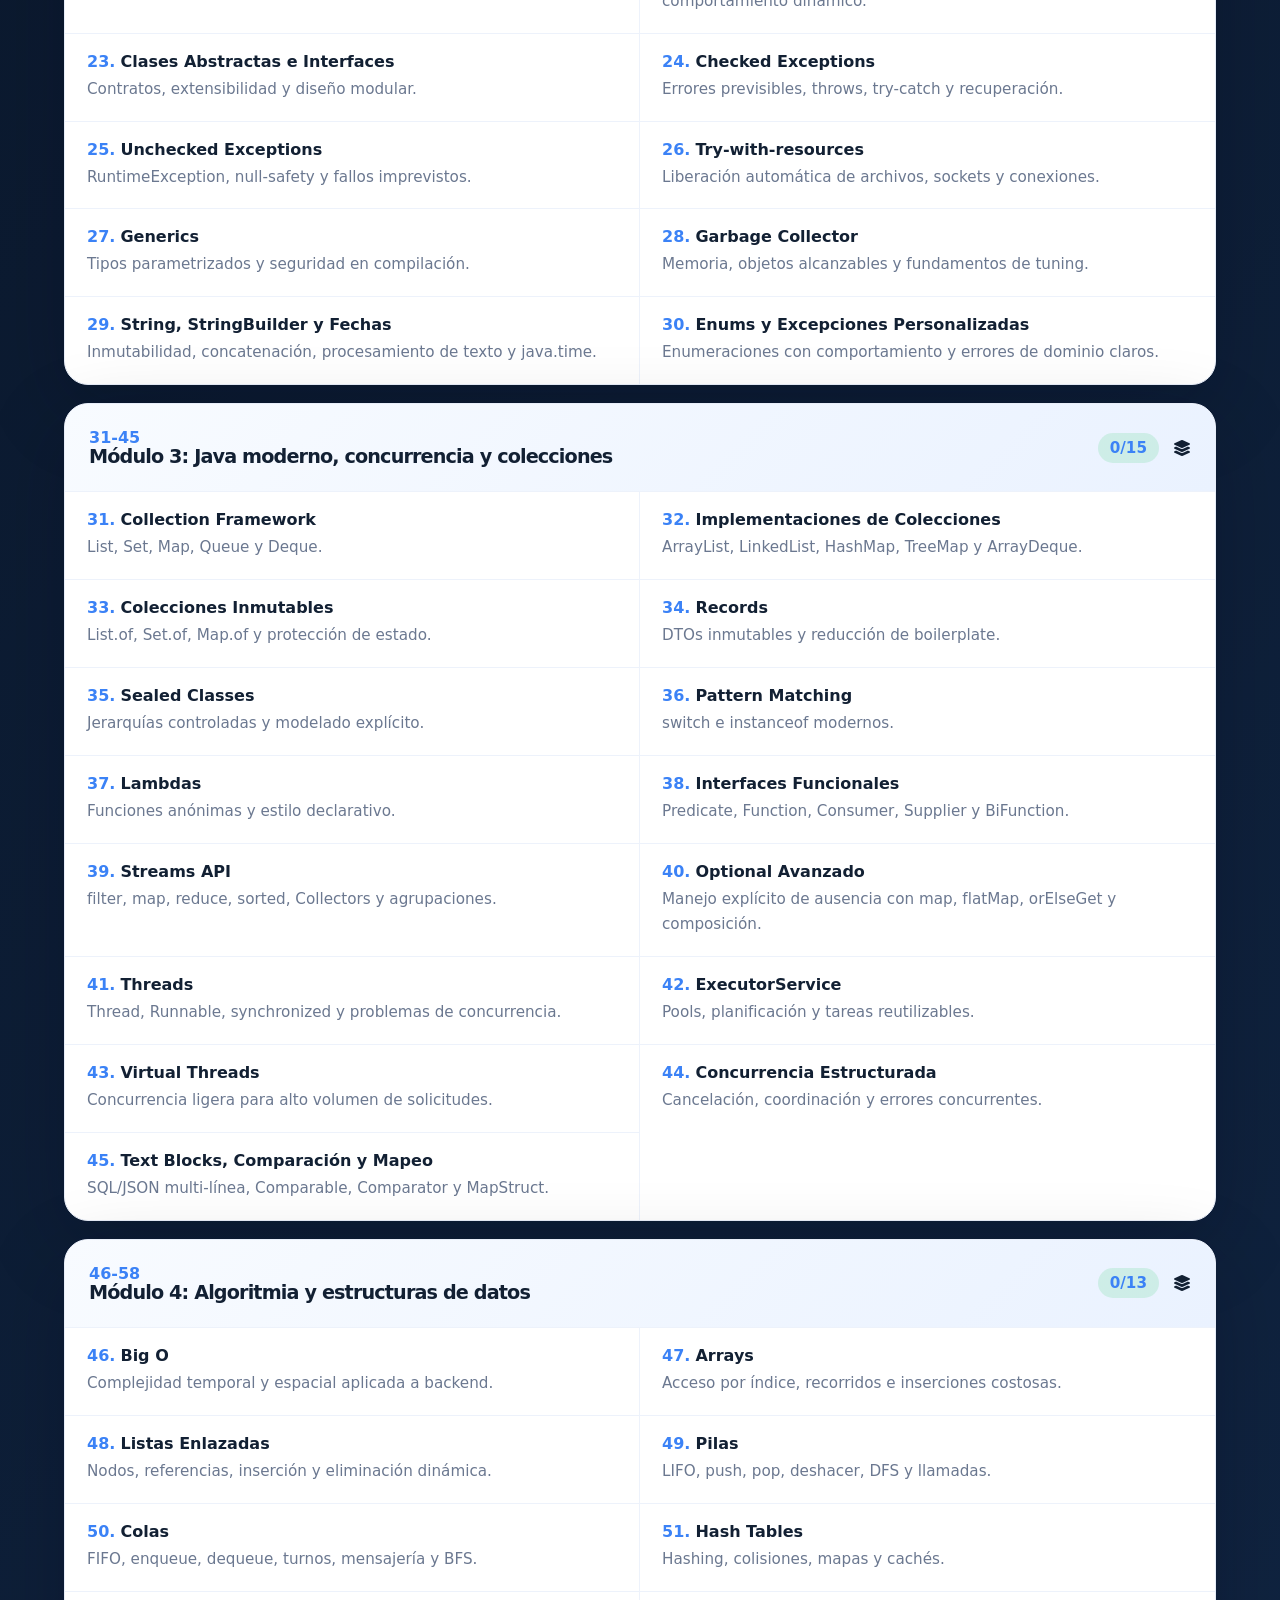
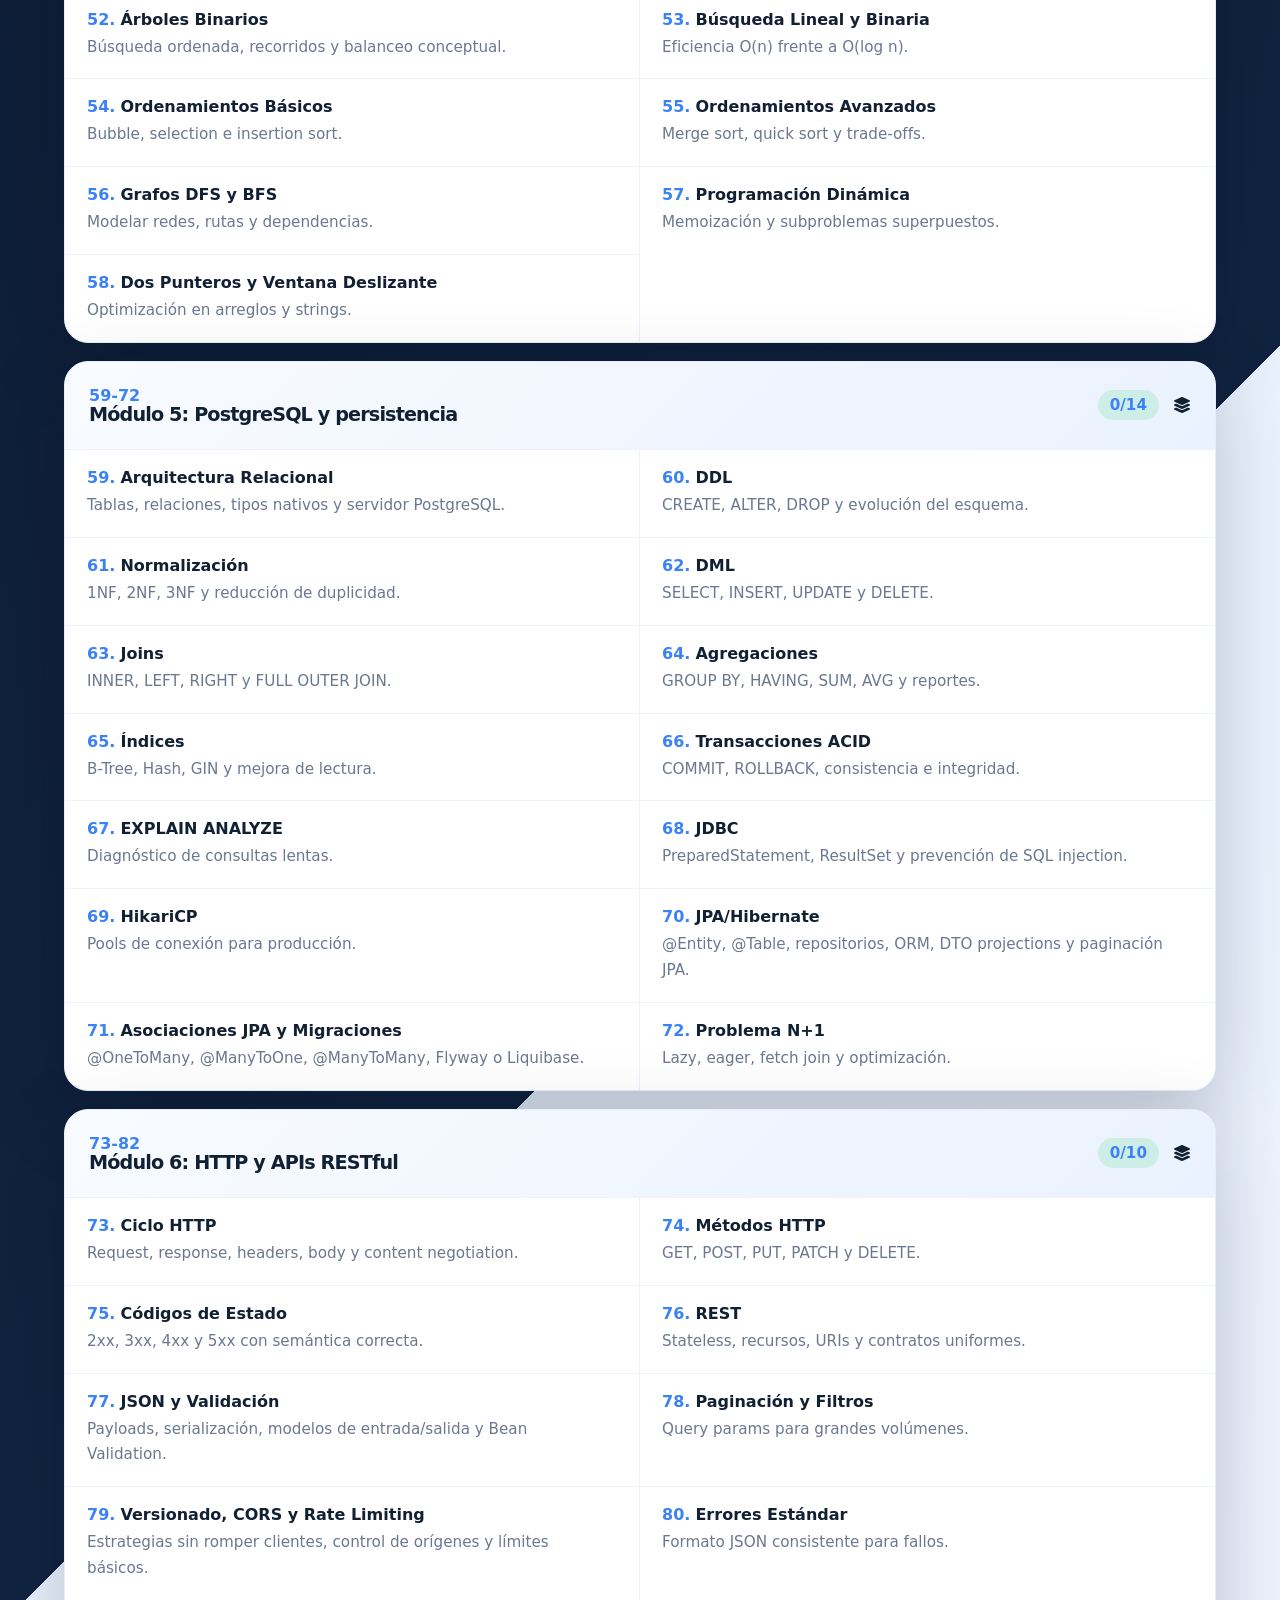
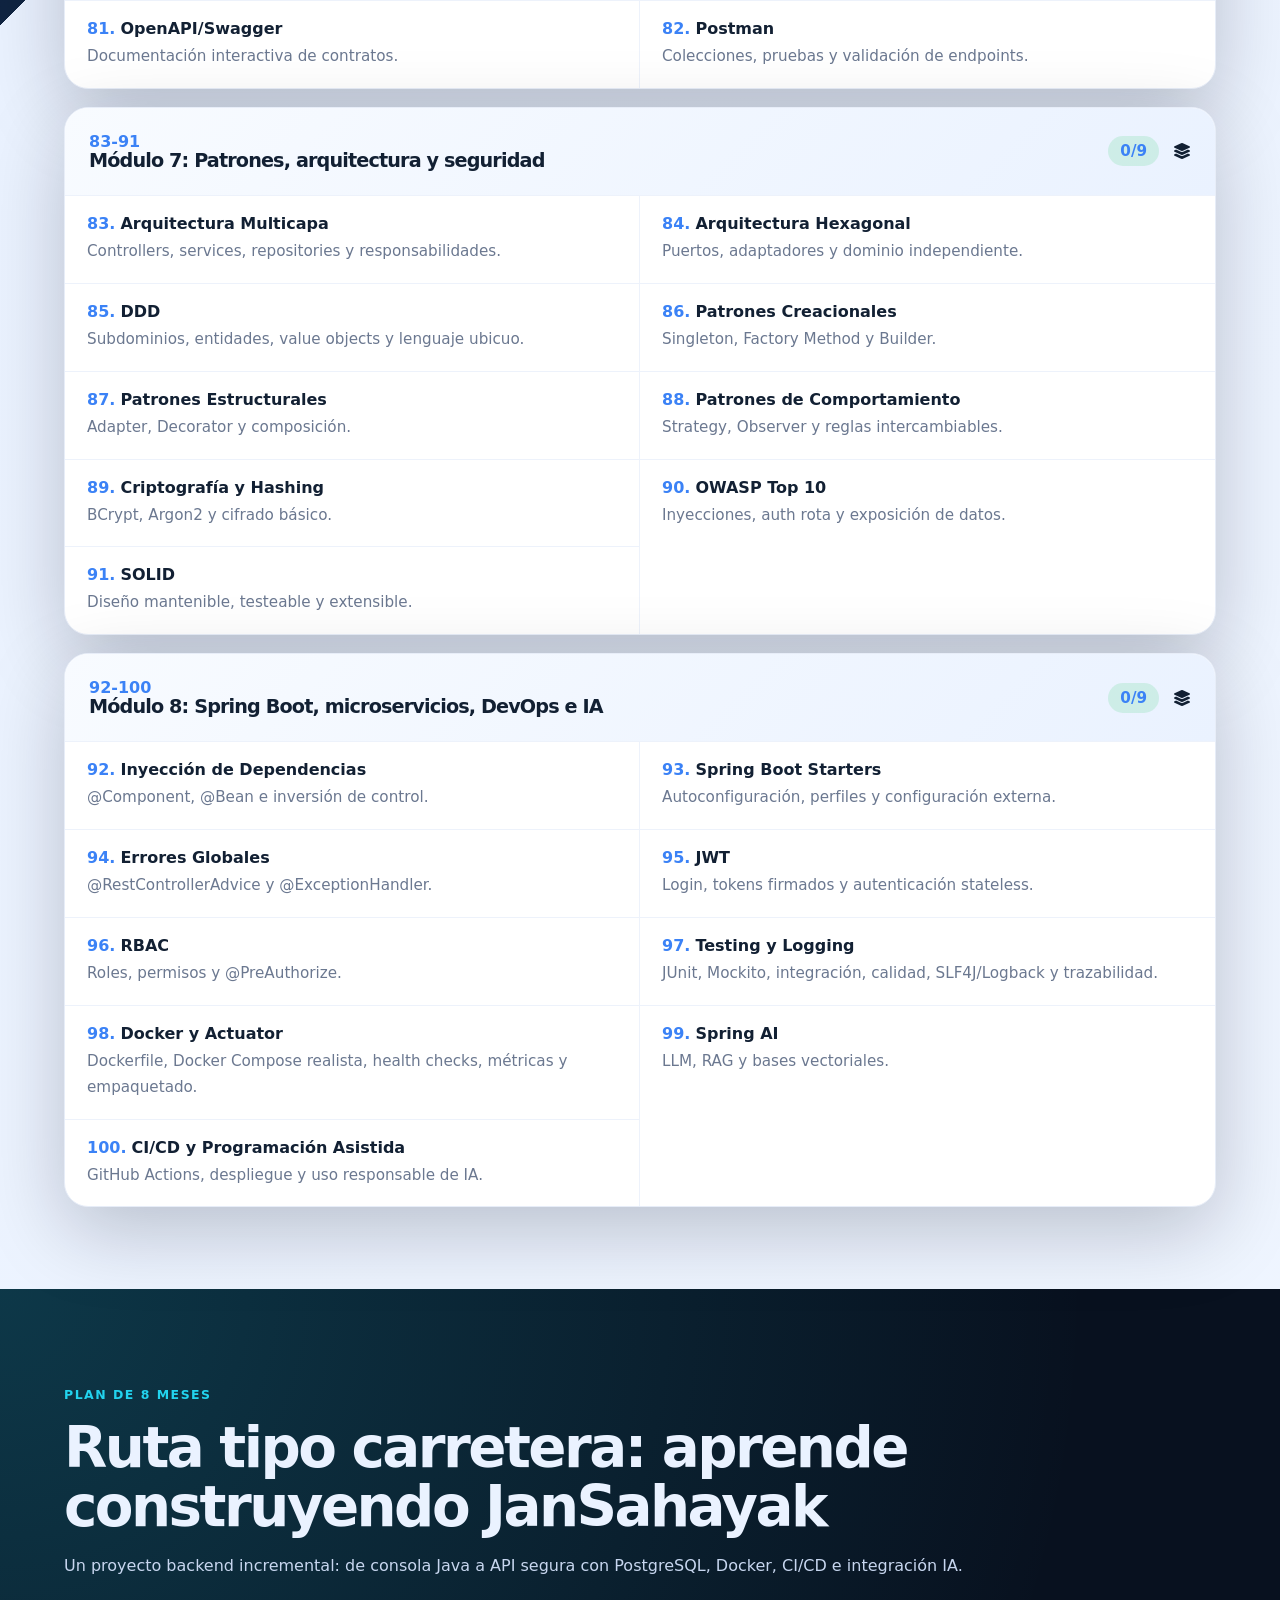
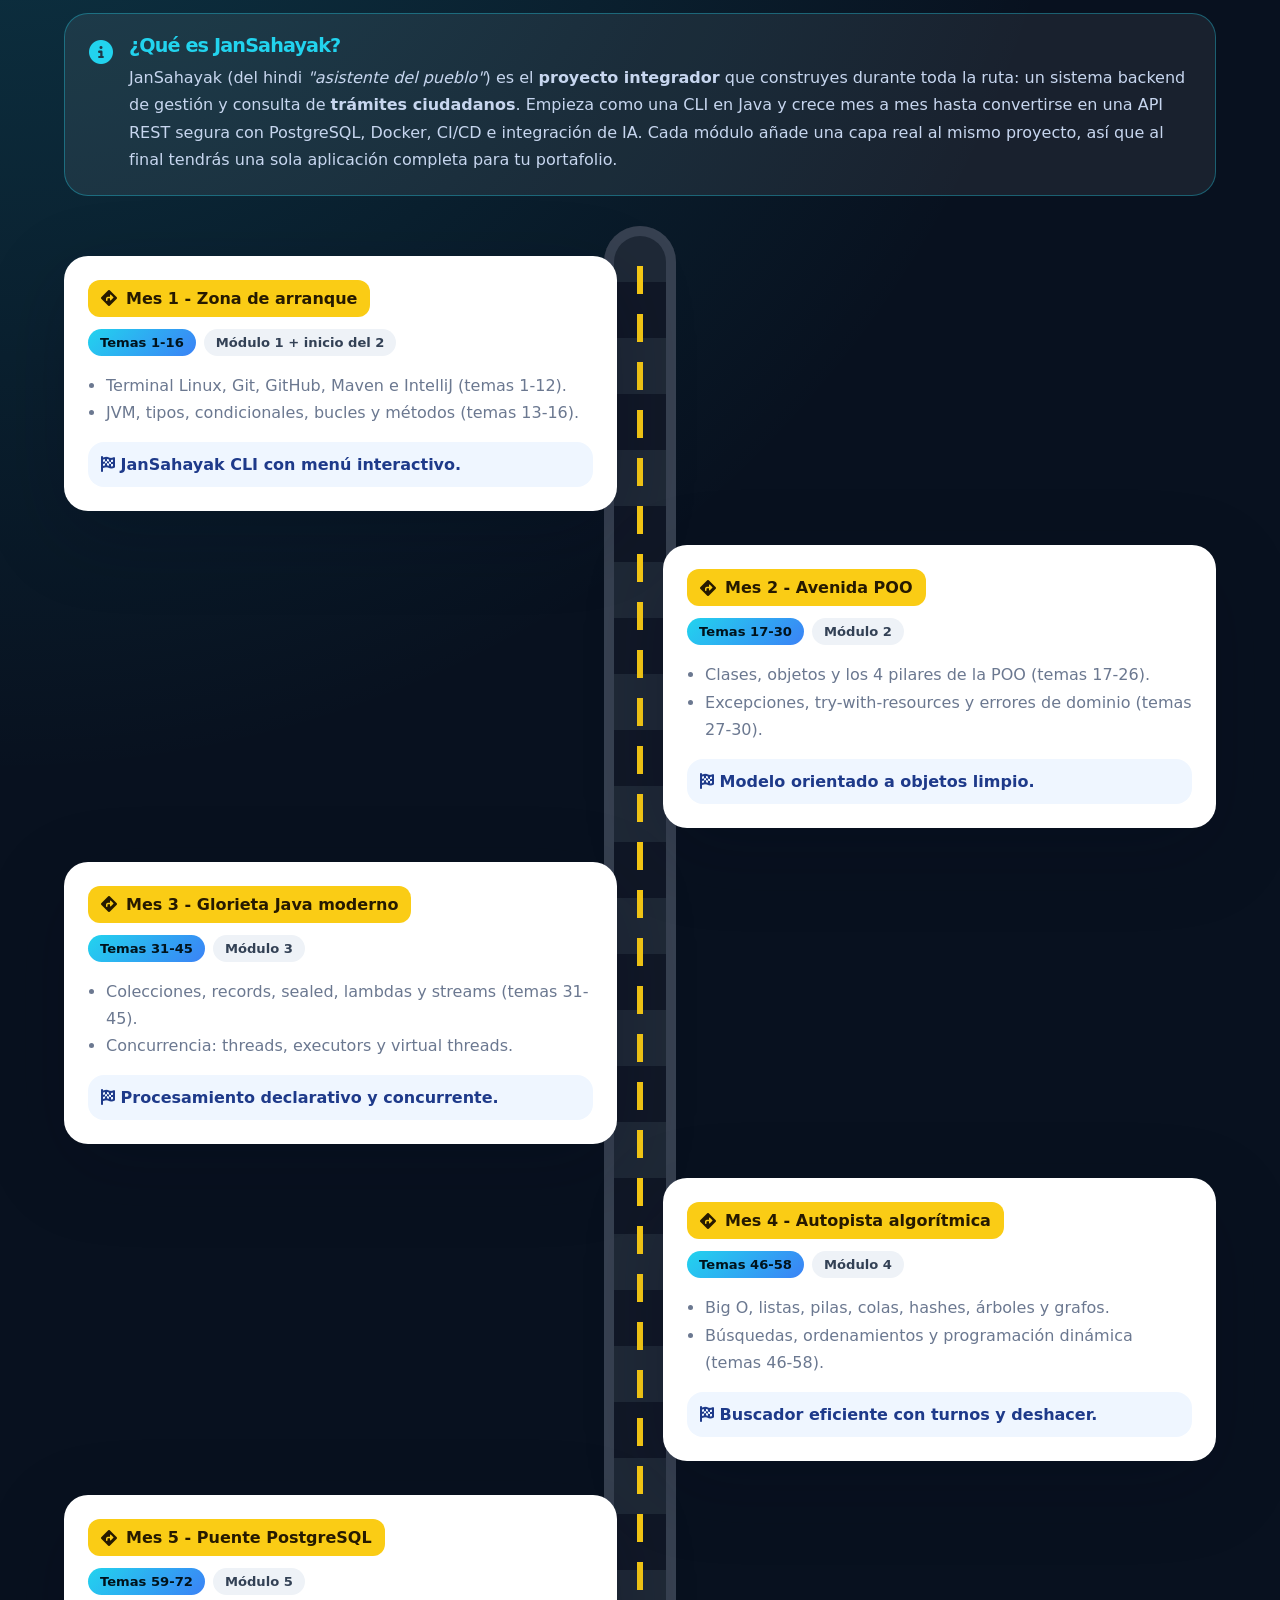
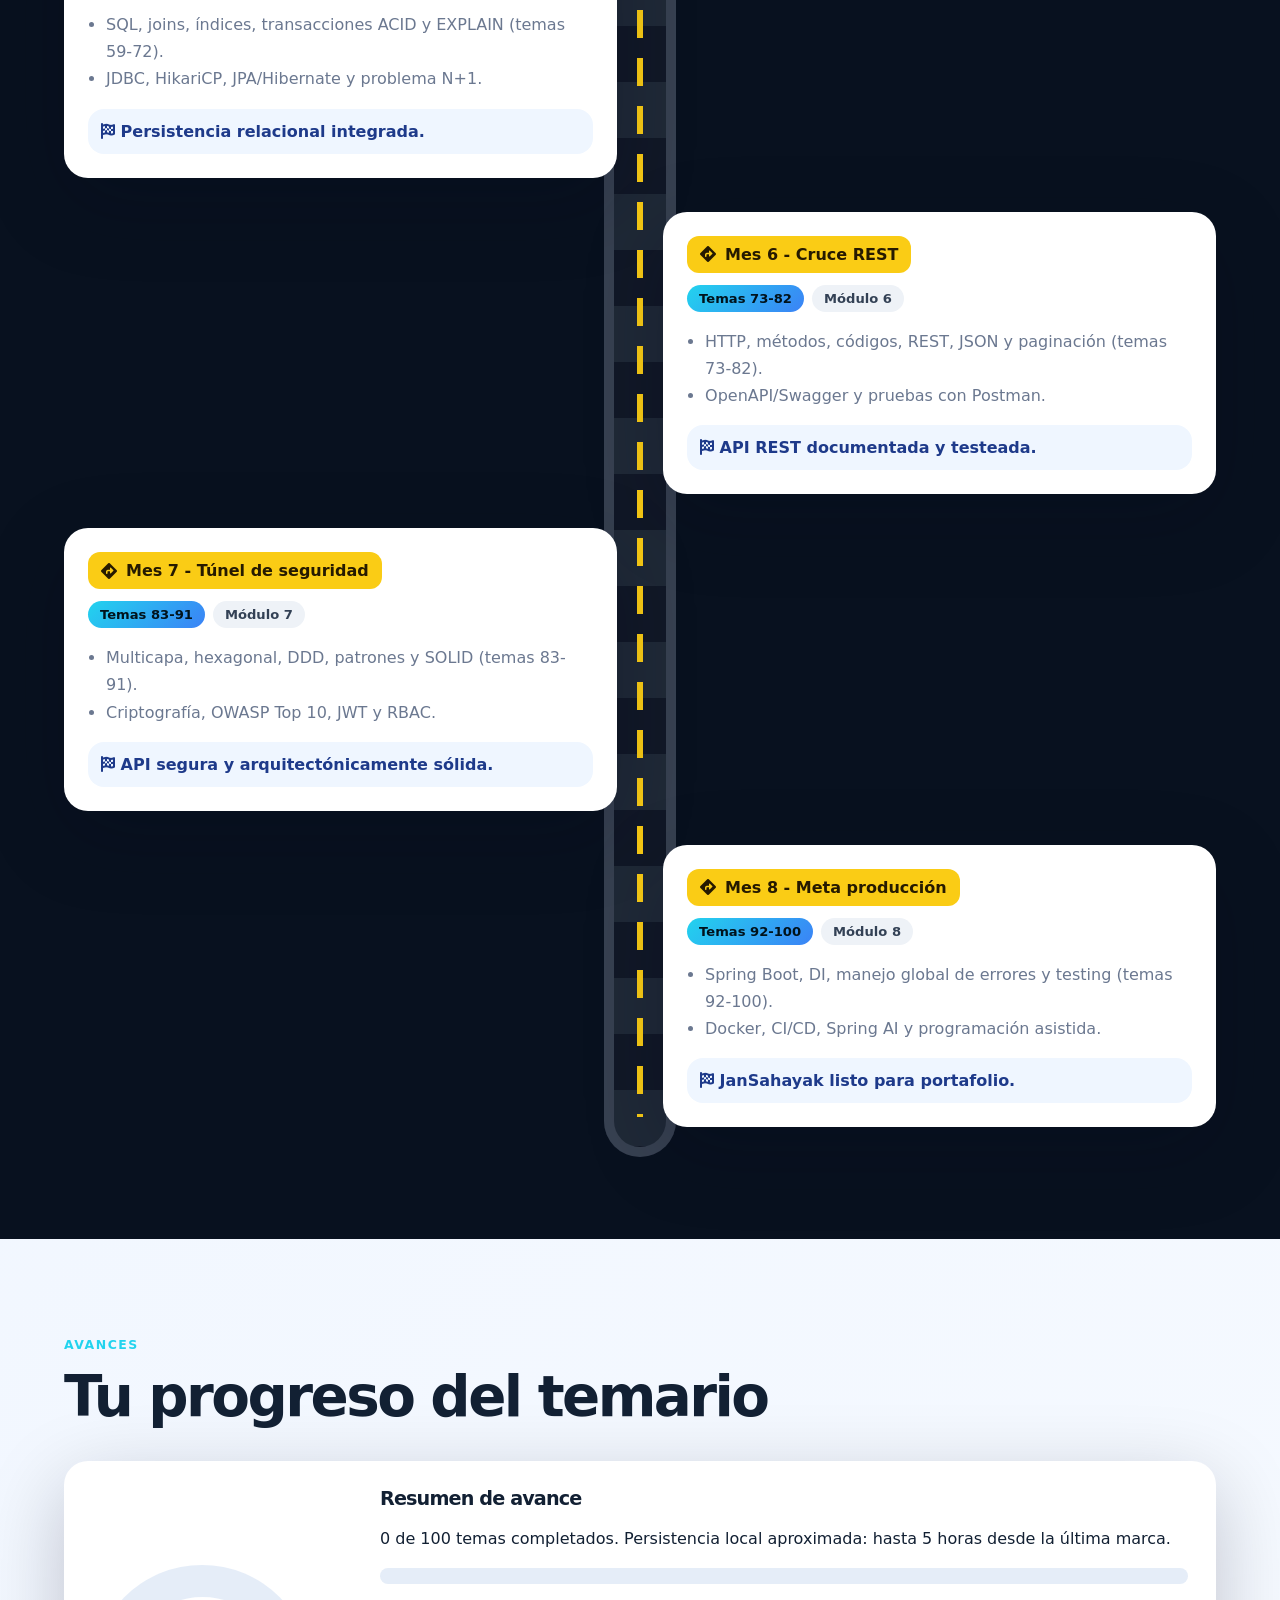
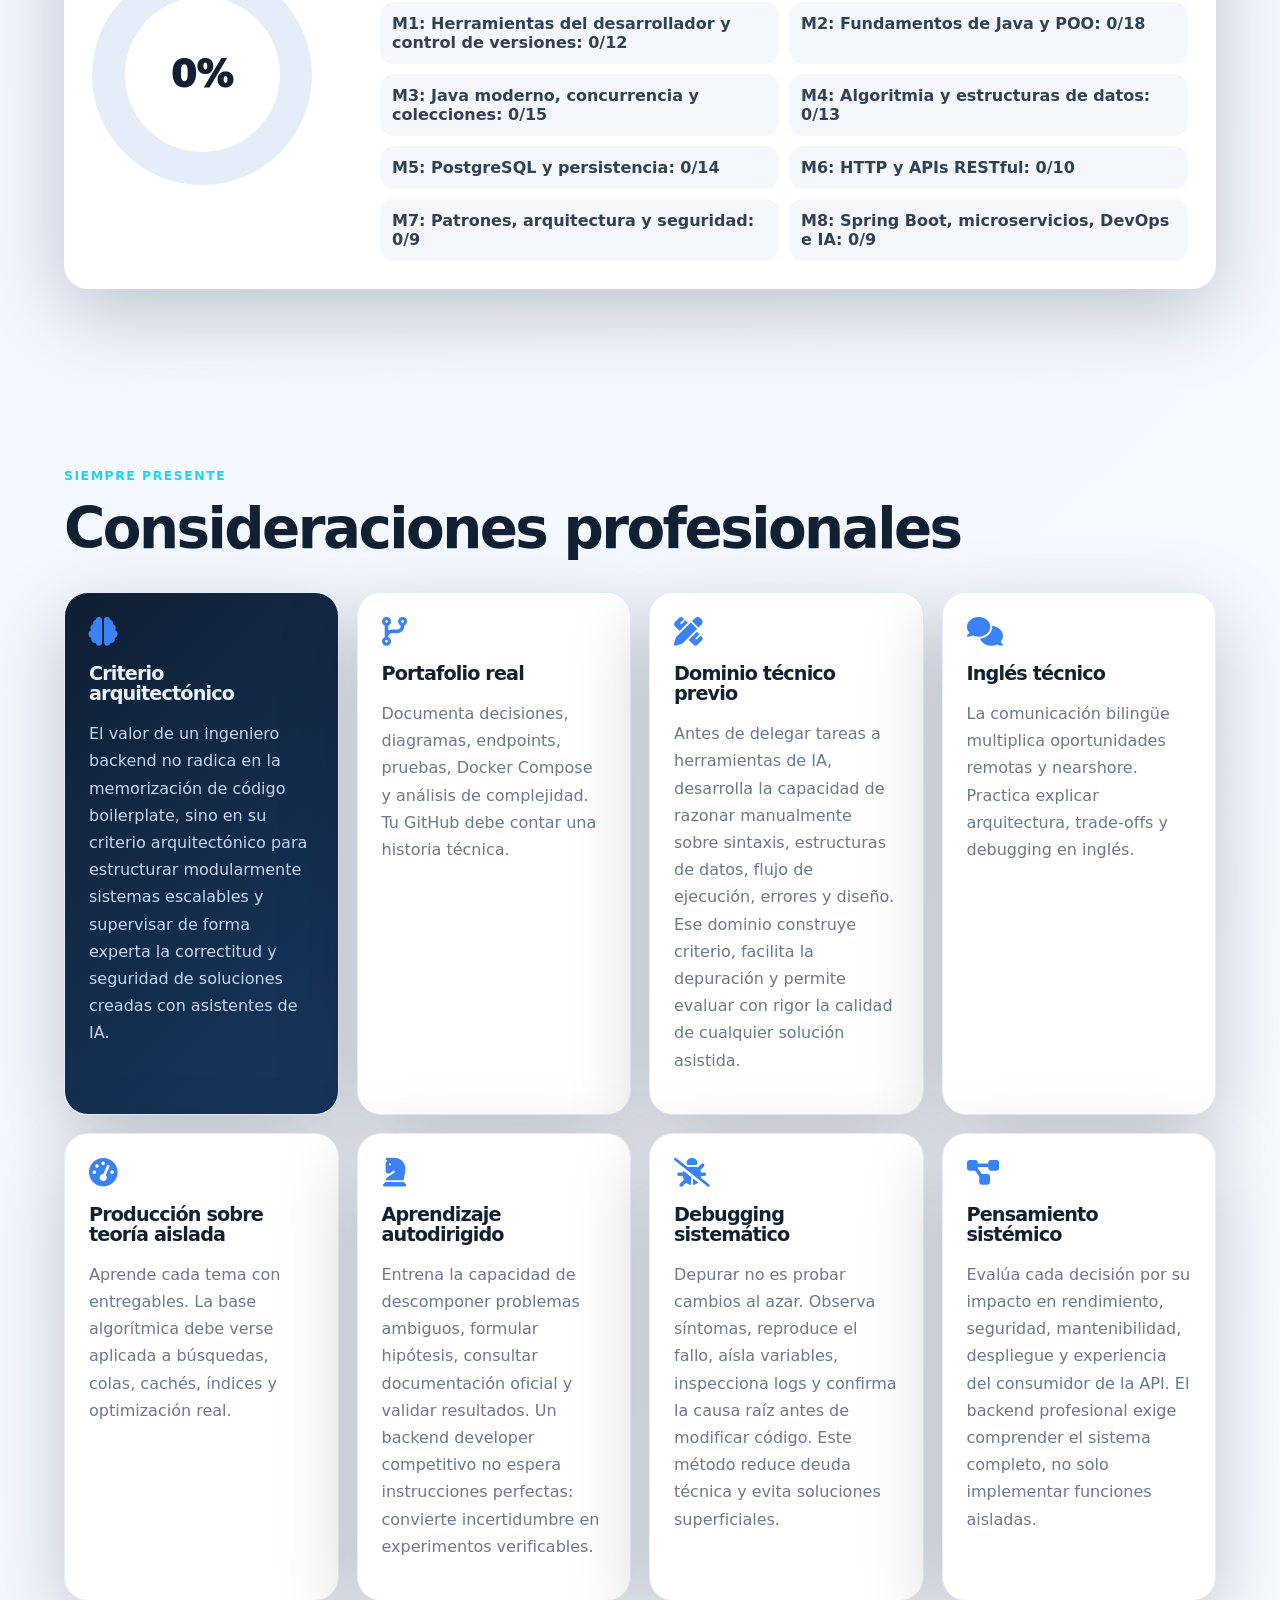
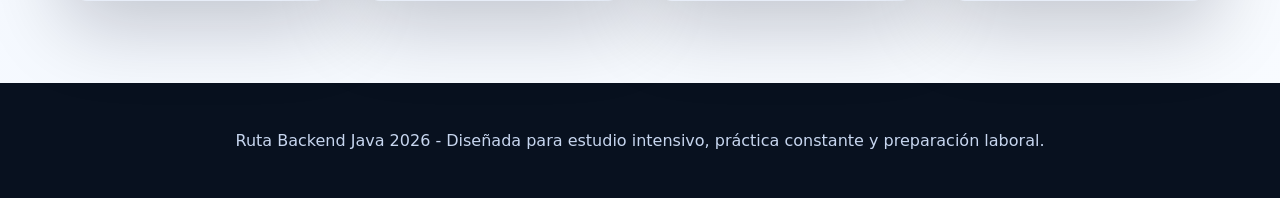
==== commit d92521e4: "state" ====
--- a/index.html
+++ b/index.html
@@ -113,8 +113,12 @@
       <div class="cards-grid considerations">
         <article class="info-card featured"><i class="fa-solid fa-brain"></i><h3>Criterio arquitectónico</h3><p>El valor de un ingeniero backend no radica en la memorización de código boilerplate, sino en su criterio arquitectónico para estructurar modularmente sistemas escalables y supervisar de forma experta la correctitud y seguridad de soluciones creadas con asistentes de IA.</p></article>
         <article class="info-card"><i class="fa-solid fa-code-branch"></i><h3>Portafolio real</h3><p>Documenta decisiones, diagramas, endpoints, pruebas, Docker Compose y análisis de complejidad. Tu GitHub debe contar una historia técnica.</p></article>
+        <article class="info-card"><i class="fa-solid fa-pen-ruler"></i><h3>Dominio técnico previo</h3><p>Antes de delegar tareas a herramientas de IA, desarrolla la capacidad de razonar manualmente sobre sintaxis, estructuras de datos, flujo de ejecución, errores y diseño. Ese dominio construye criterio, facilita la depuración y permite evaluar con rigor la calidad de cualquier solución asistida.</p></article>
         <article class="info-card"><i class="fa-solid fa-comments"></i><h3>Inglés técnico</h3><p>La comunicación bilingüe multiplica oportunidades remotas y nearshore. Practica explicar arquitectura, trade-offs y debugging en inglés.</p></article>
         <article class="info-card"><i class="fa-solid fa-gauge-high"></i><h3>Producción sobre teoría aislada</h3><p>Aprende cada tema con entregables. La base algorítmica debe verse aplicada a búsquedas, colas, cachés, índices y optimización real.</p></article>
+        <article class="info-card"><i class="fa-solid fa-chess-knight"></i><h3>Aprendizaje autodirigido</h3><p>Entrena la capacidad de descomponer problemas ambiguos, formular hipótesis, consultar documentación oficial y validar resultados. Un backend developer competitivo no espera instrucciones perfectas: convierte incertidumbre en experimentos verificables.</p></article>
+        <article class="info-card"><i class="fa-solid fa-bug-slash"></i><h3>Debugging sistemático</h3><p>Depurar no es probar cambios al azar. Observa síntomas, reproduce el fallo, aísla variables, inspecciona logs y confirma la causa raíz antes de modificar código. Este método reduce deuda técnica y evita soluciones superficiales.</p></article>
+        <article class="info-card"><i class="fa-solid fa-diagram-project"></i><h3>Pensamiento sistémico</h3><p>Evalúa cada decisión por su impacto en rendimiento, seguridad, mantenibilidad, despliegue y experiencia del consumidor de la API. El backend profesional exige comprender el sistema completo, no solo implementar funciones aisladas.</p></article>
       </div>
     </section>
   </main>
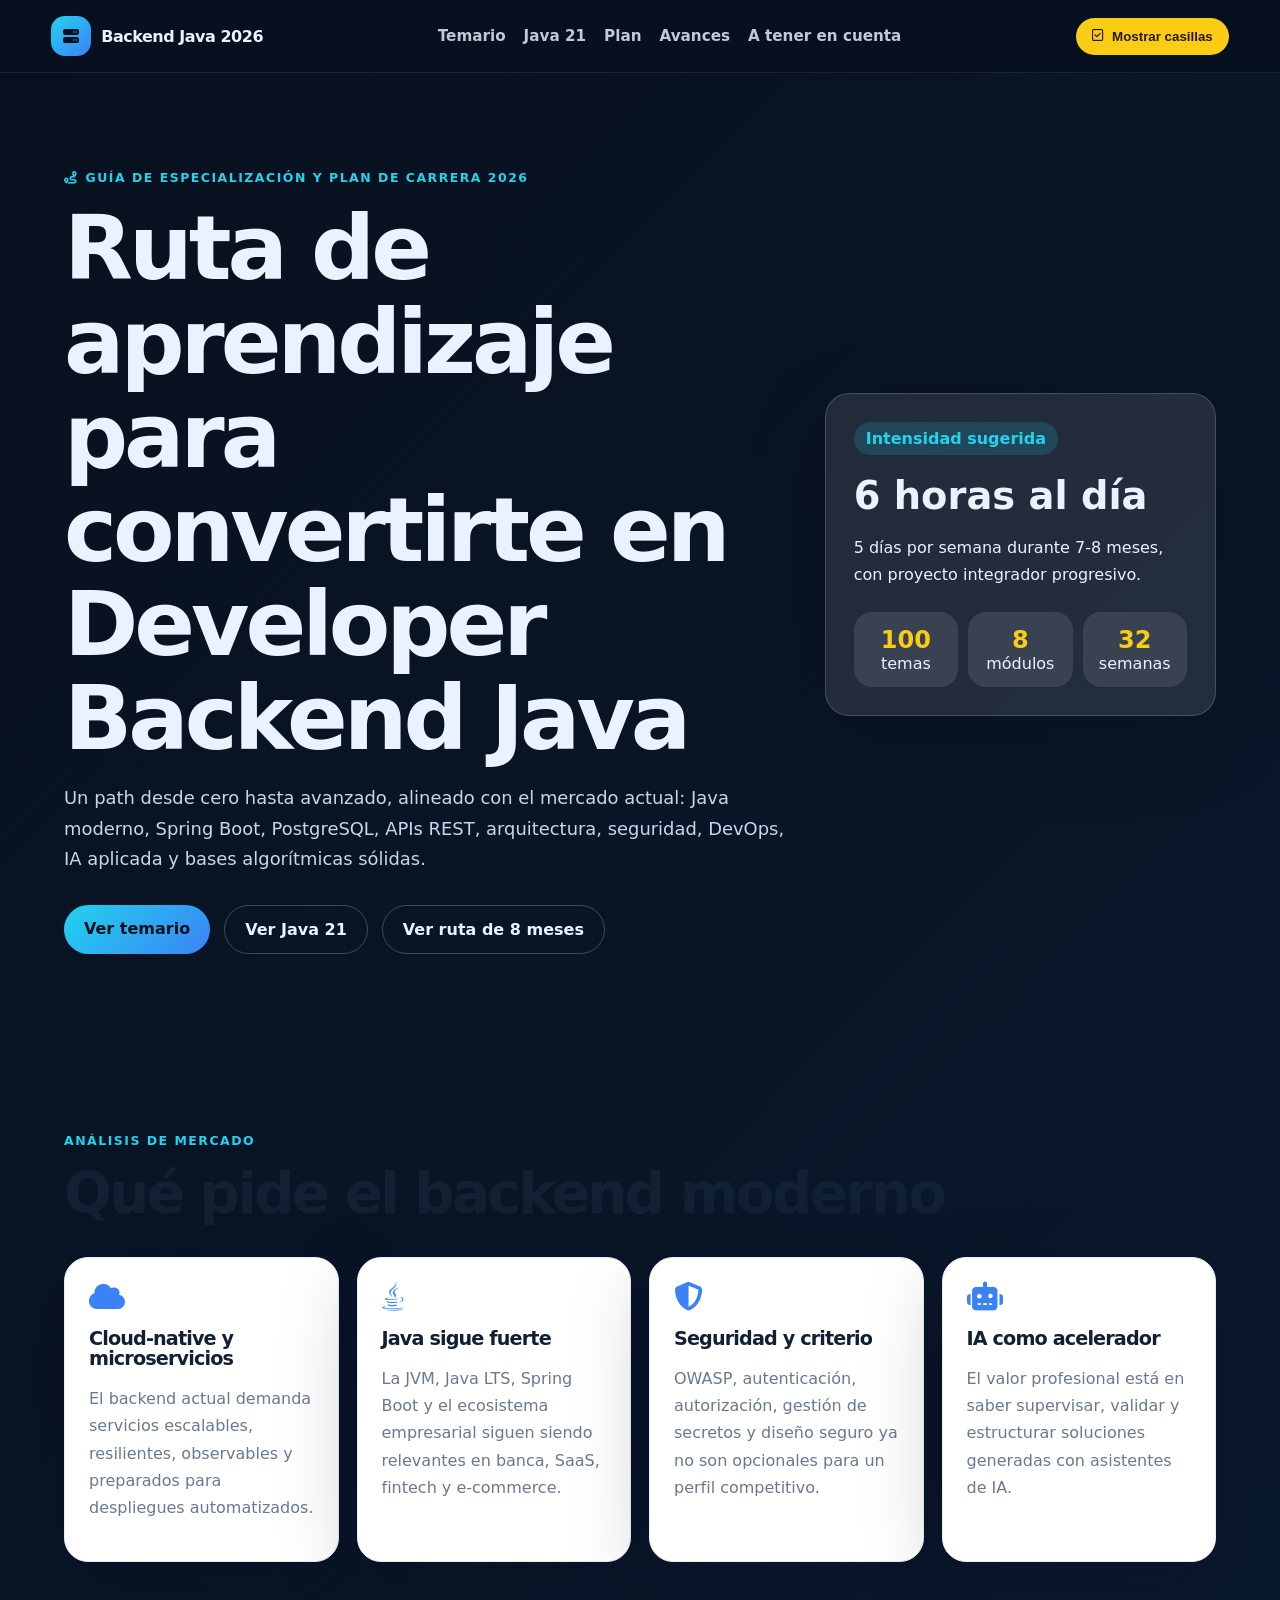
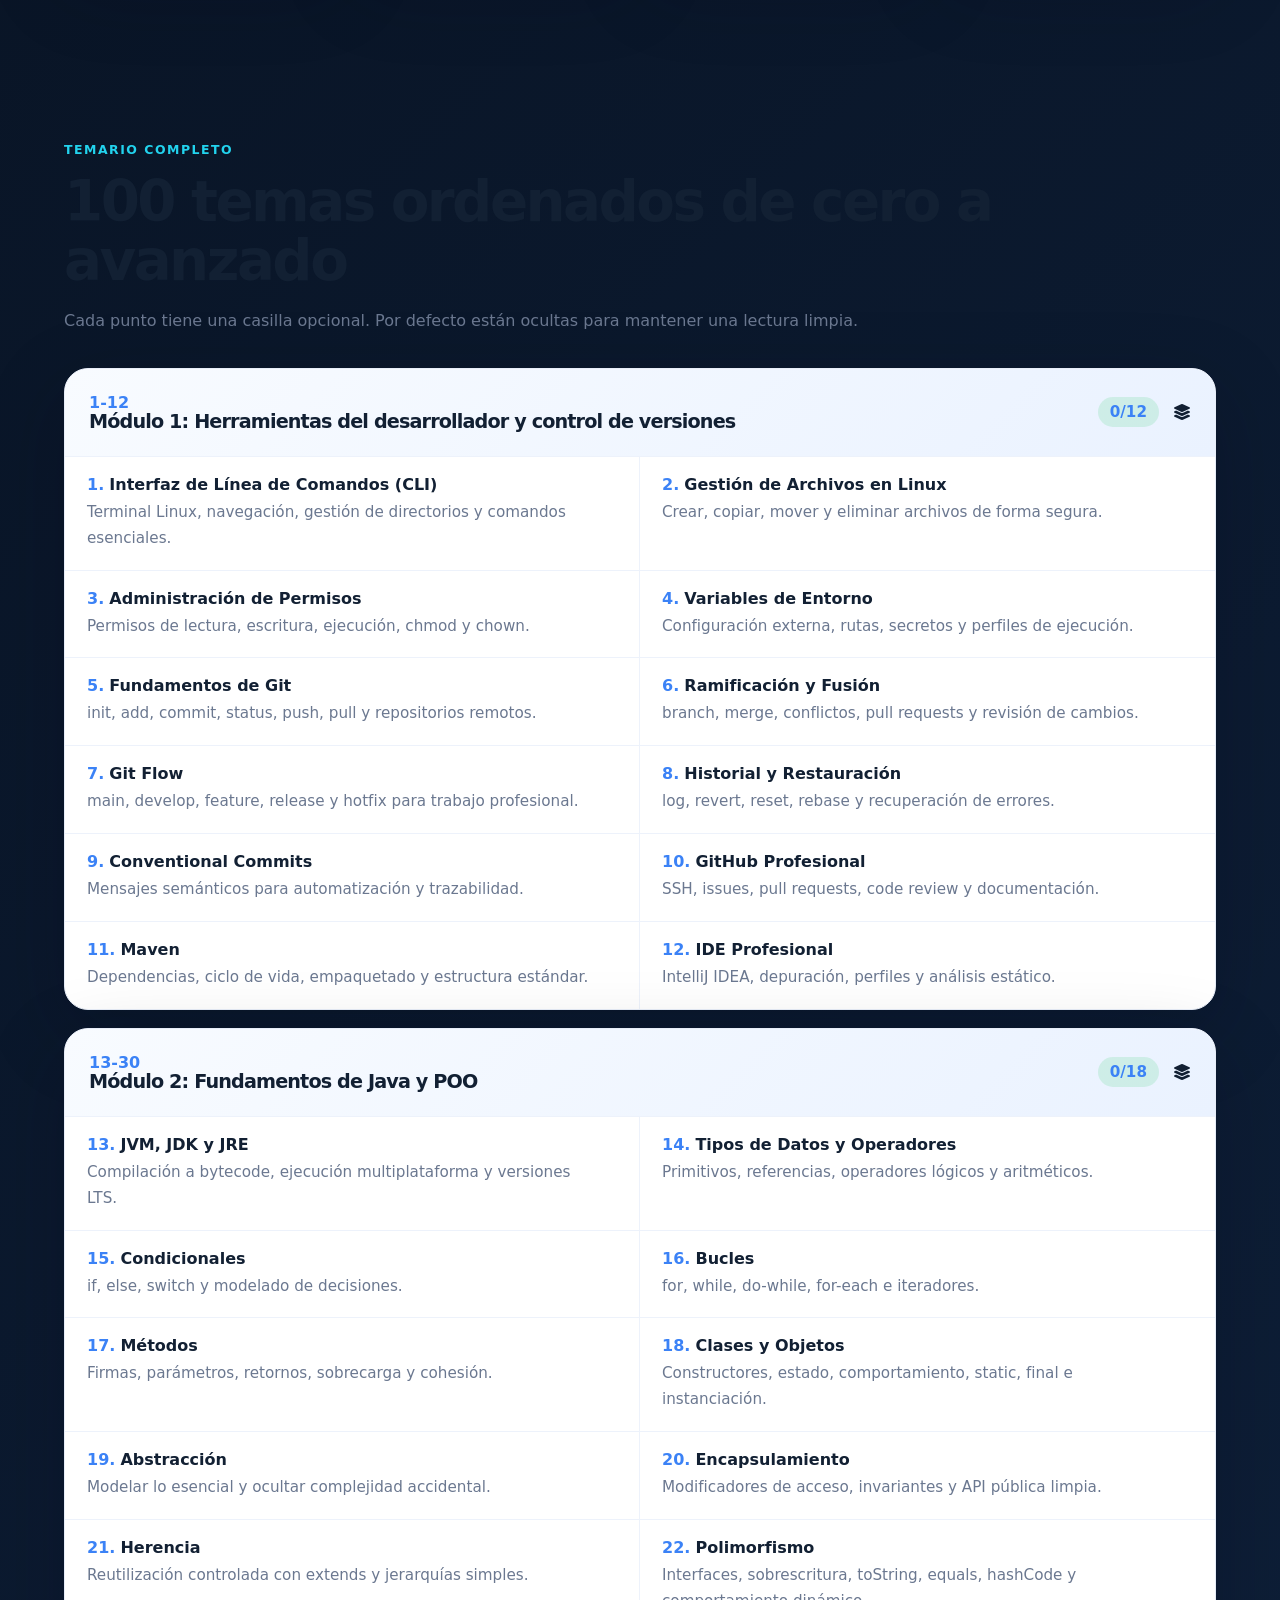
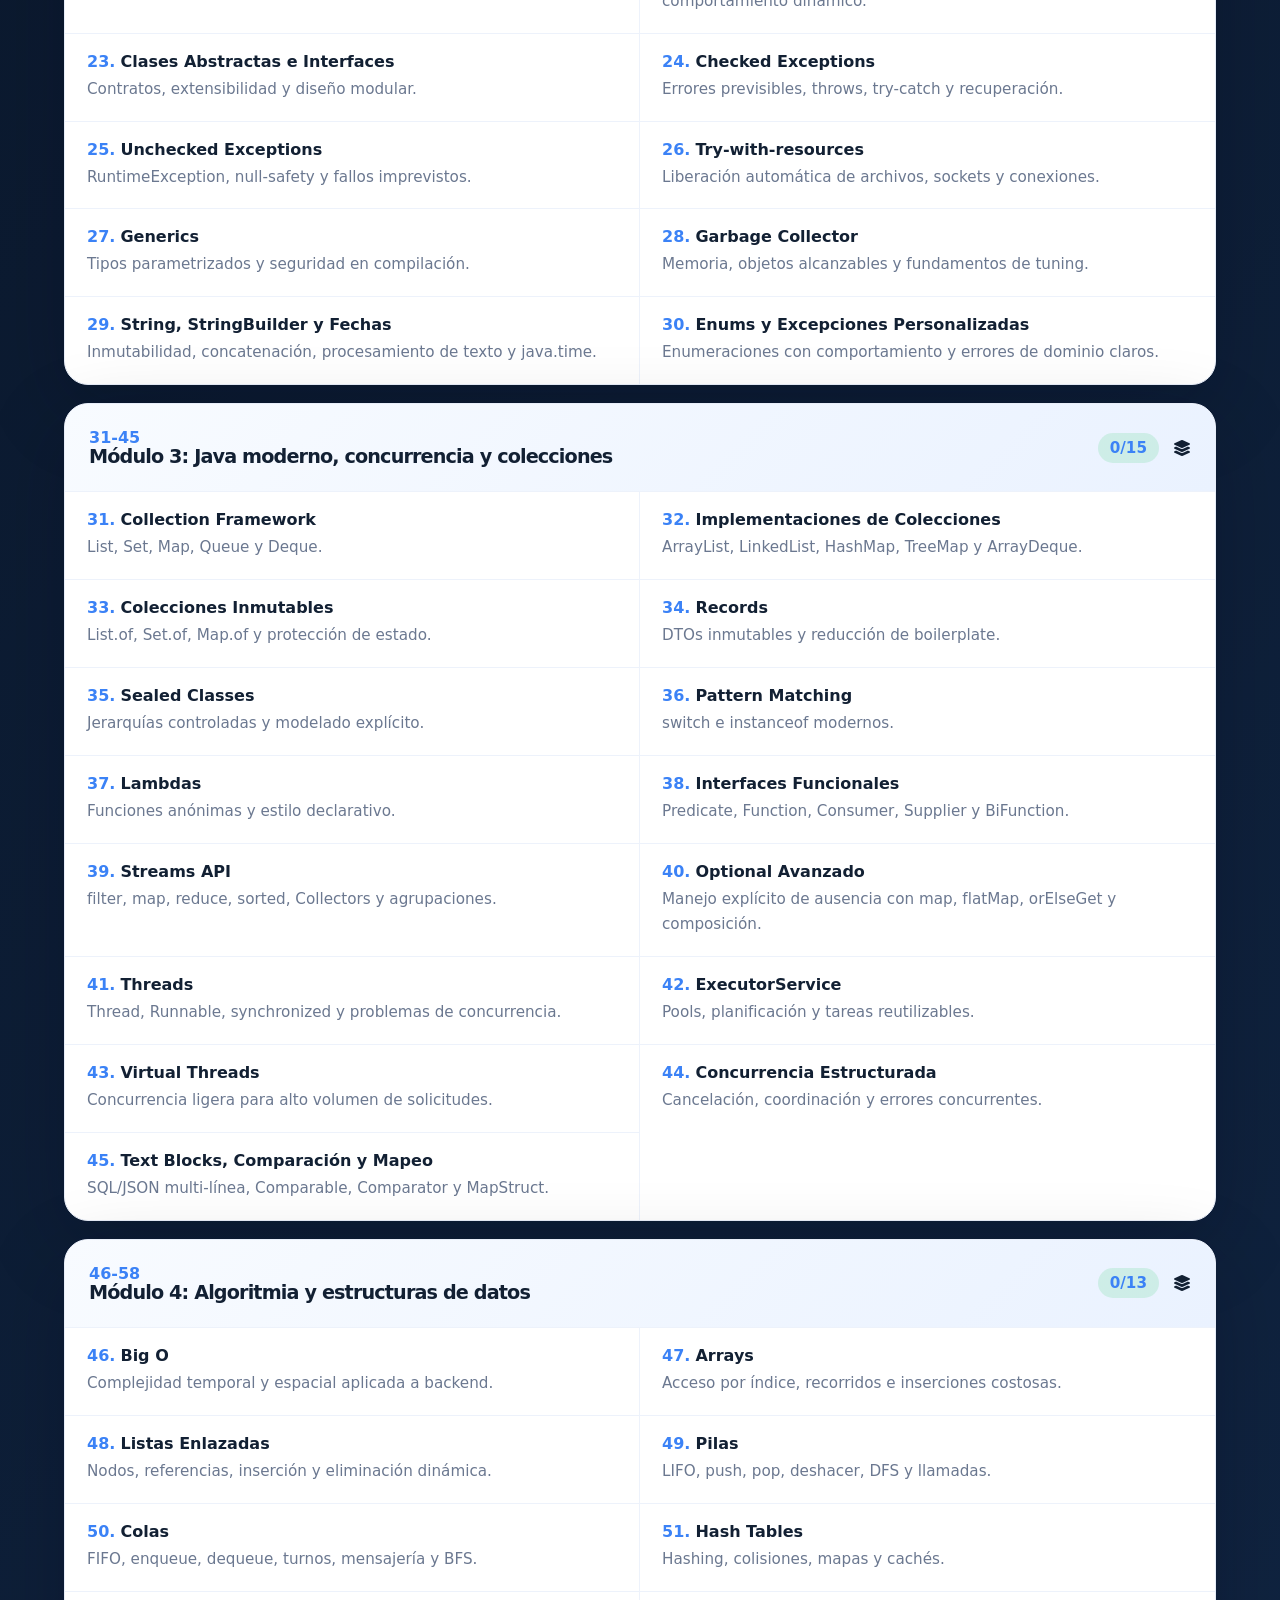
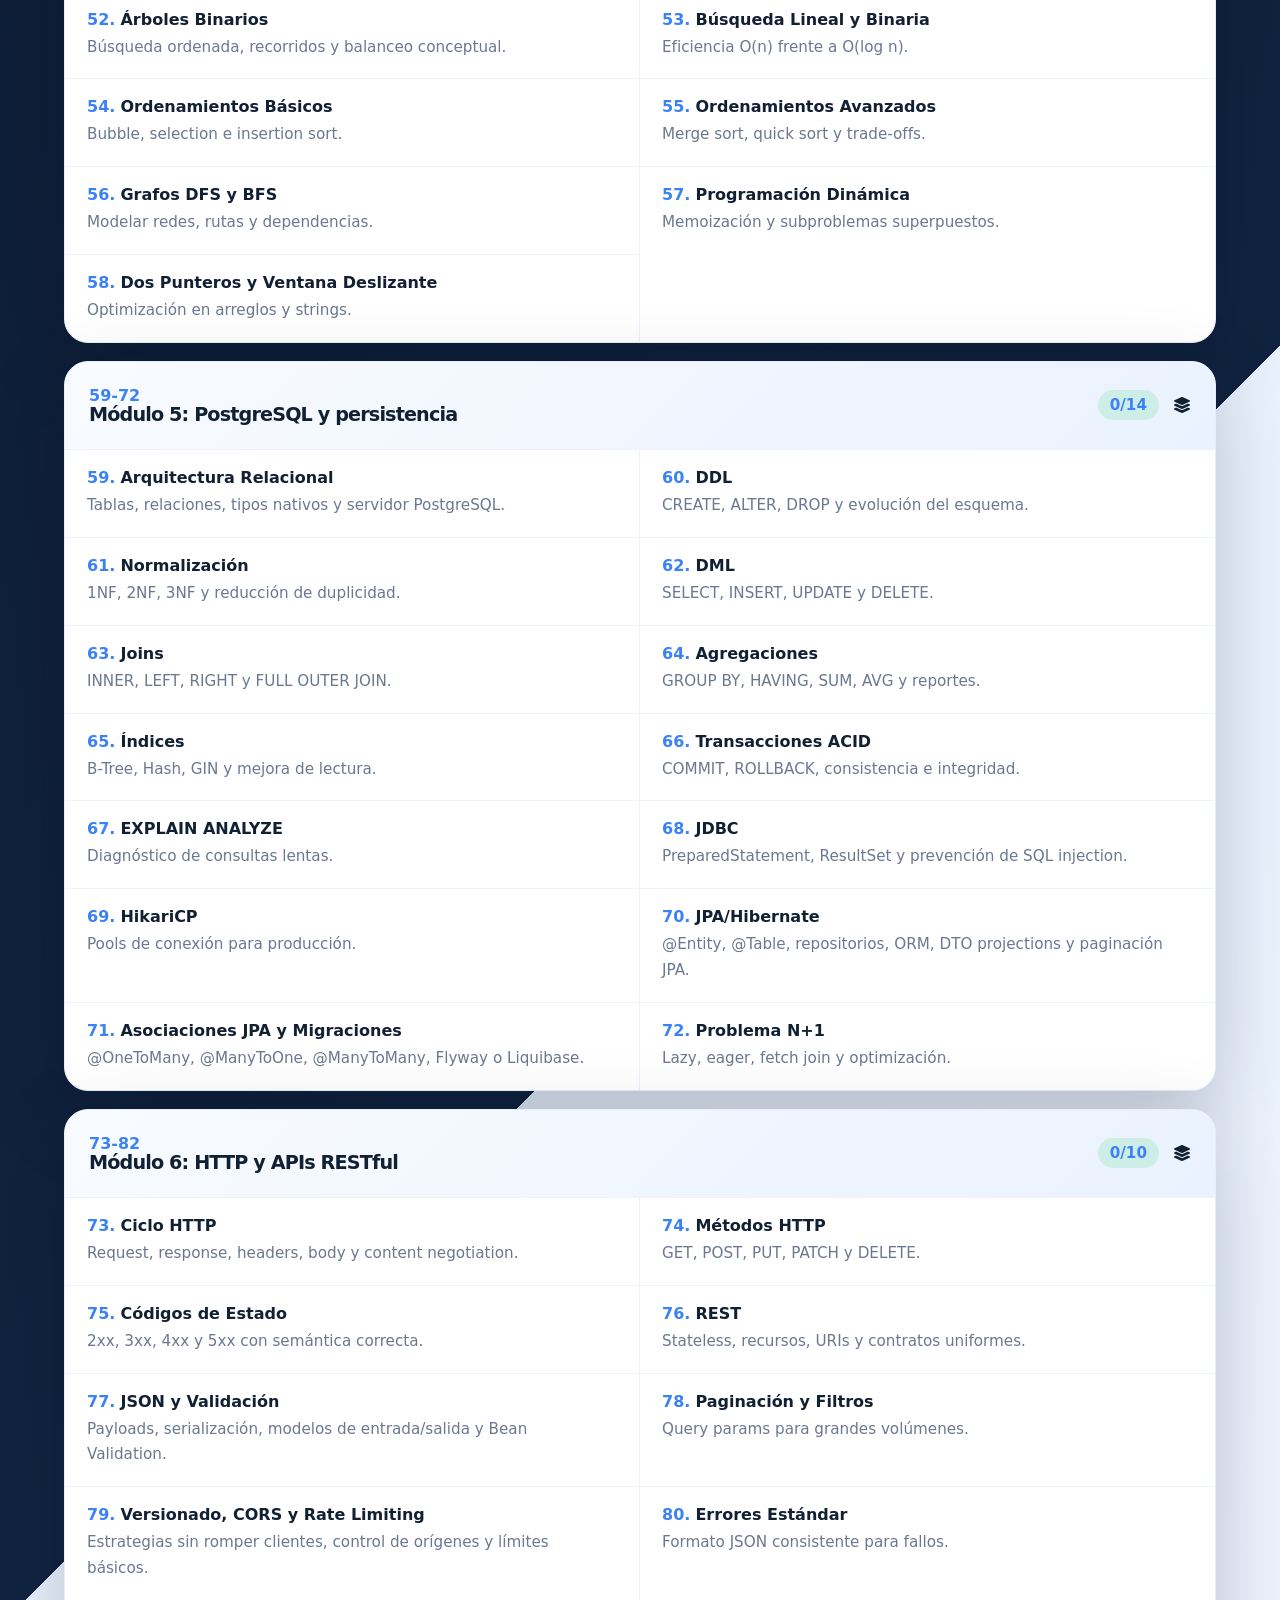
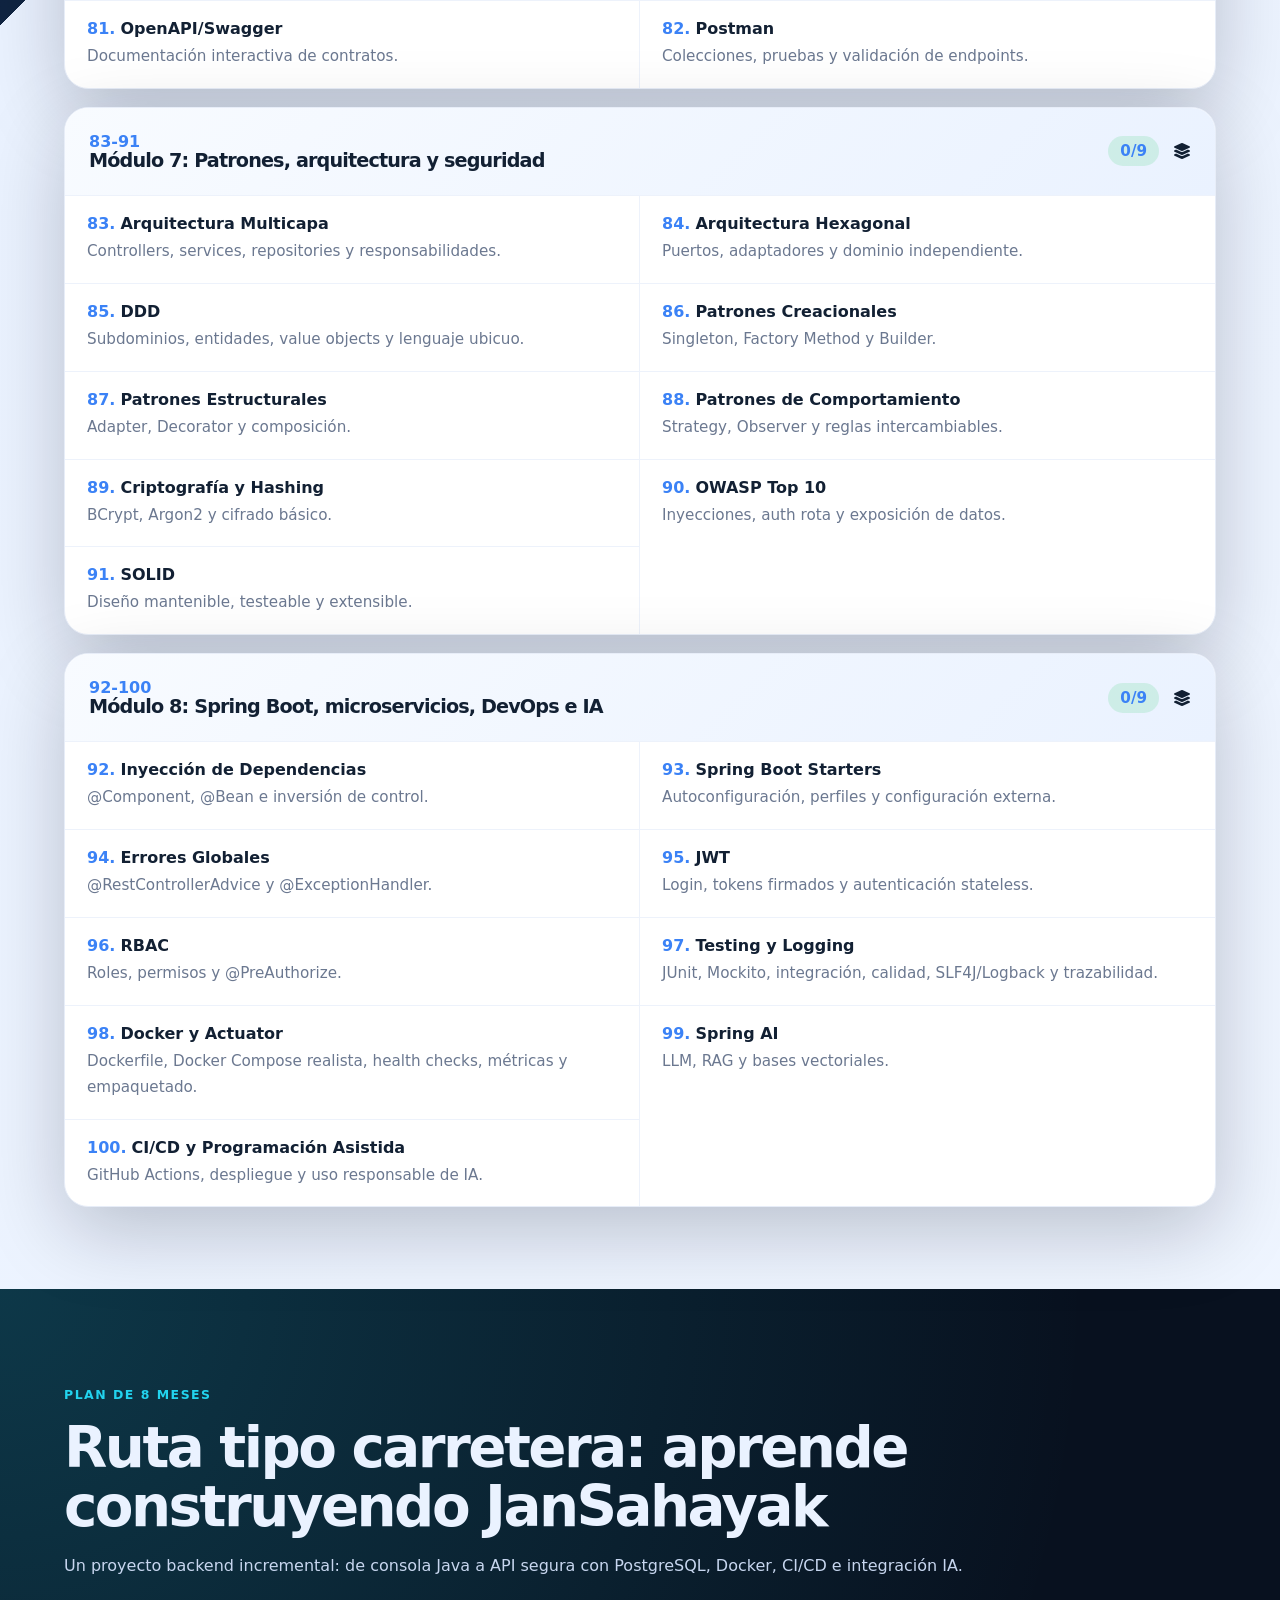
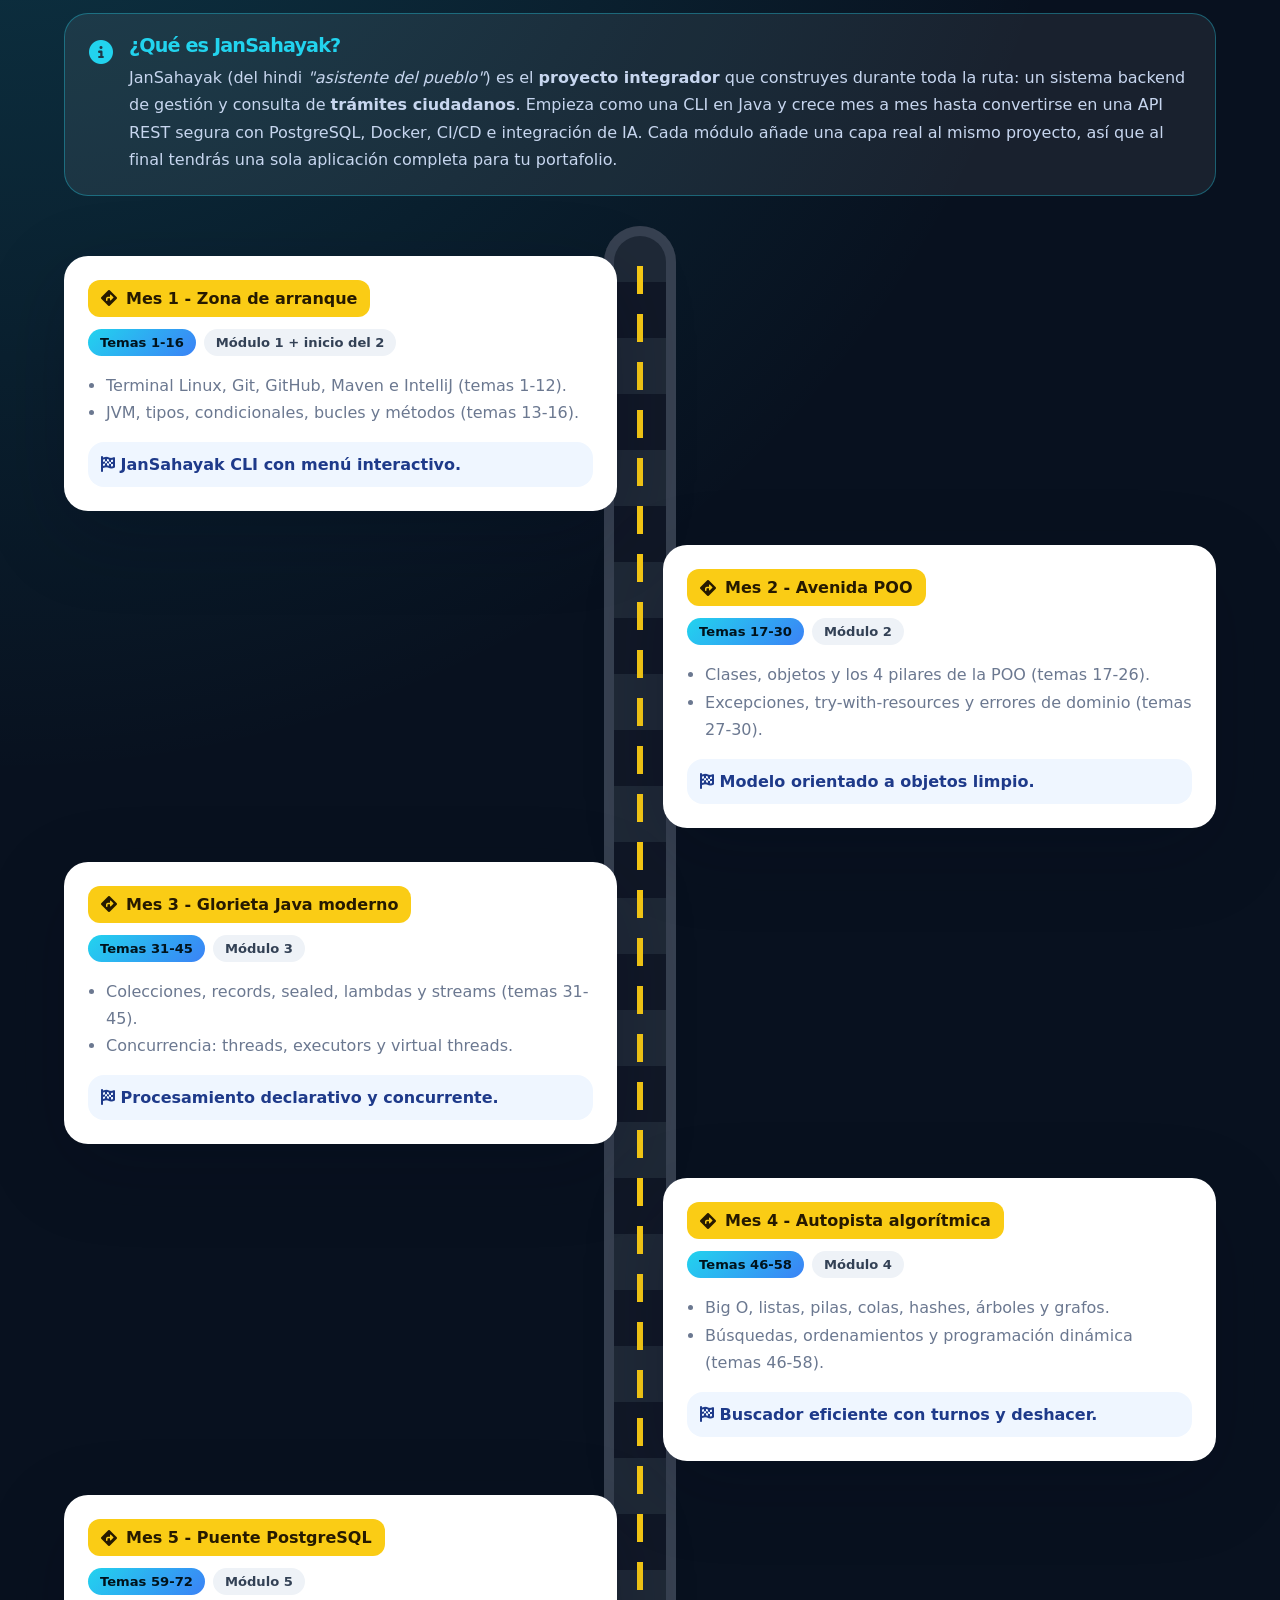
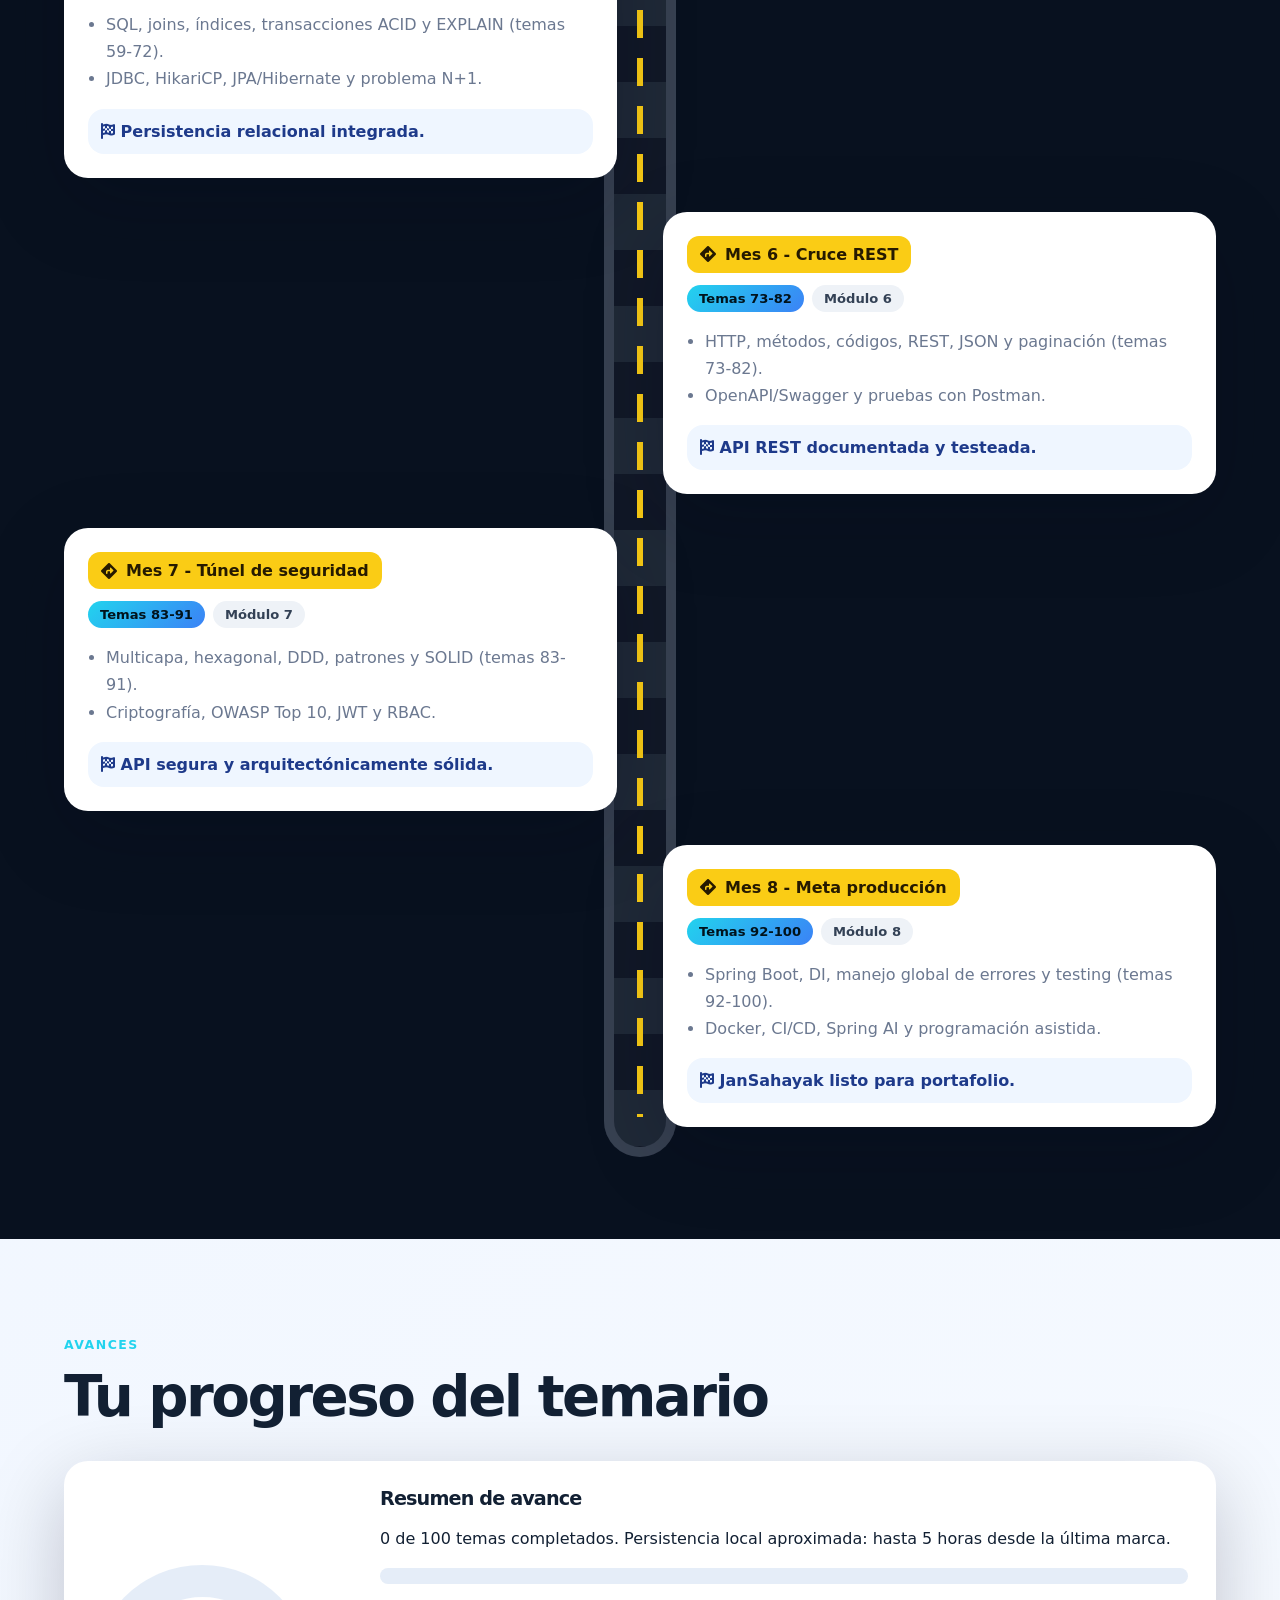
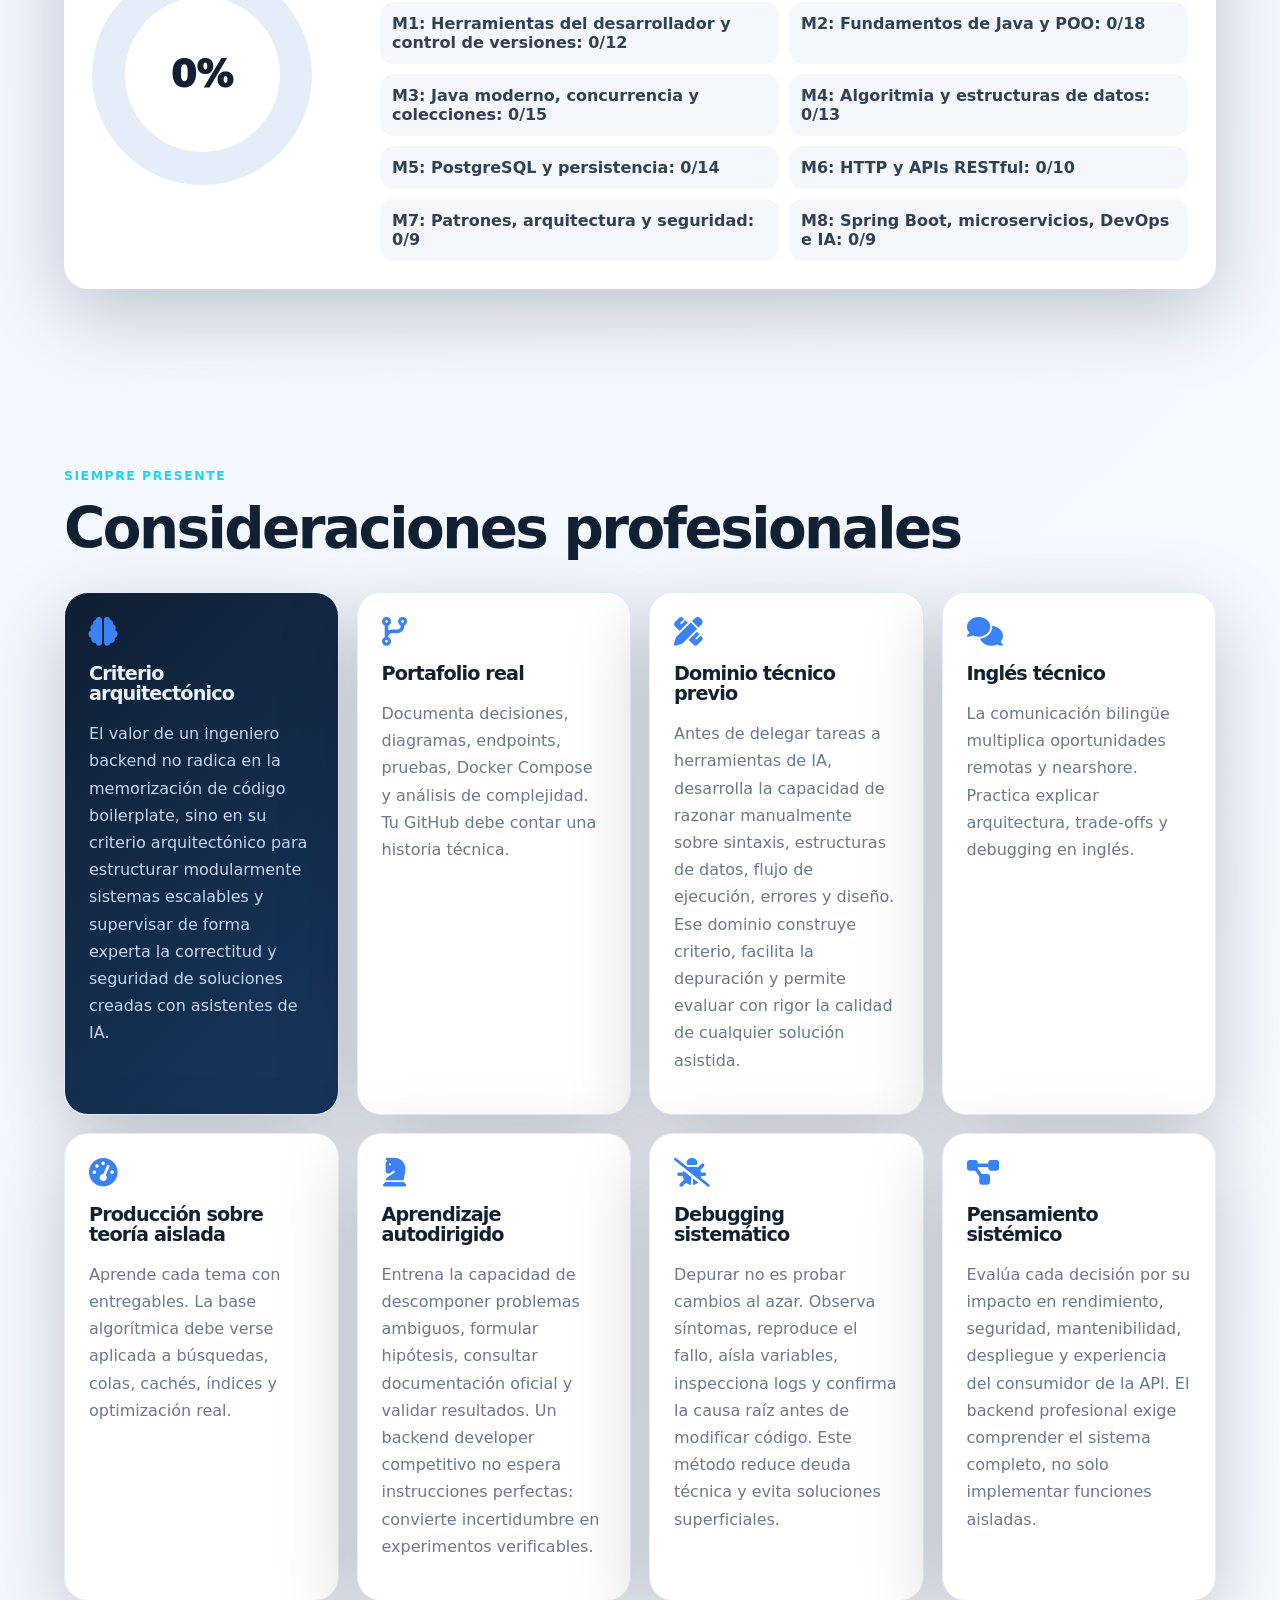
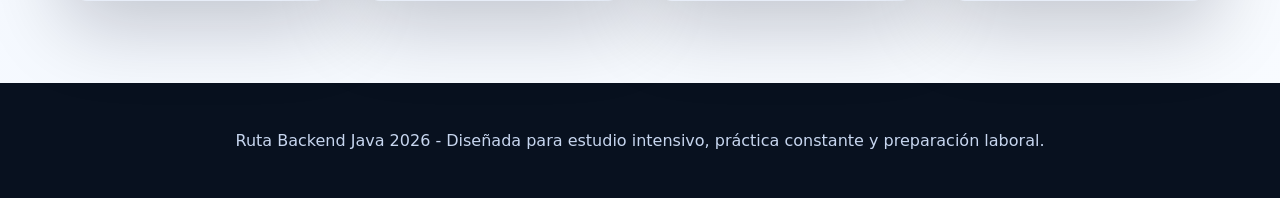
==== commit 7cd52cd3: "java" ====
--- a/index.html
+++ b/index.html
@@ -16,6 +16,7 @@
     </a>
     <nav class="main-nav" aria-label="Navegación principal">
       <a href="#temario">Temario</a>
+      <a href="java.html">Java 21</a>
       <a href="#plan">Plan</a>
       <a href="#avances">Avances</a>
       <a href="#consideraciones">A tener en cuenta</a>
@@ -34,6 +35,7 @@
         <p class="hero-copy">Un path desde cero hasta avanzado, alineado con el mercado actual: Java moderno, Spring Boot, PostgreSQL, APIs REST, arquitectura, seguridad, DevOps, IA aplicada y bases algorítmicas sólidas.</p>
         <div class="hero-actions">
           <a class="btn primary" href="#temario">Ver temario</a>
+          <a class="btn secondary" href="java.html">Ver Java 21</a>
           <a class="btn secondary" href="#plan">Ver ruta de 8 meses</a>
         </div>
       </div>
--- a/styles.css
+++ b/styles.css
@@ -278,13 +278,74 @@
 .progress-bar span { display: block; height: 100%; width: 0; background: linear-gradient(90deg, var(--green), var(--primary)); transition: width .25s ease; }
 .module-progress { display: grid; grid-template-columns: repeat(2, minmax(0, 1fr)); gap: 10px; margin-top: 18px; }
 .module-pill { padding: 12px; border-radius: 14px; background: #f4f7fb; font-weight: 800; color: #334155; }
+.java-hero { background: radial-gradient(circle at top right, rgba(250, 204, 21, .18), transparent 34%); }
+.java-important { background: #f8fbff; }
+.java-section { background: linear-gradient(180deg, #f8fbff, #eaf2ff); }
+.java-cards { display: grid; gap: 36px; }
+.java-level-section { scroll-margin-top: 110px; }
+.java-level-heading {
+  display: flex;
+  align-items: end;
+  justify-content: space-between;
+  gap: 16px;
+  margin-bottom: 18px;
+}
+.java-level-heading span {
+  padding: 8px 13px;
+  border-radius: 999px;
+  background: rgba(59, 130, 246, .12);
+  color: var(--primary-2);
+  font-weight: 900;
+  white-space: nowrap;
+}
+.java-card-grid { display: grid; grid-template-columns: repeat(3, minmax(0, 1fr)); gap: 18px; }
+.java-topic-card {
+  display: flex;
+  flex-direction: column;
+  min-height: 390px;
+  padding: 22px;
+  border-radius: var(--radius);
+  background: var(--card);
+  border: 1px solid #e7edf8;
+  box-shadow: var(--shadow);
+}
+.java-card-top { display: flex; justify-content: space-between; align-items: center; gap: 12px; margin-bottom: 14px; }
+.java-number {
+  display: grid;
+  place-items: center;
+  width: 42px;
+  height: 42px;
+  border-radius: 14px;
+  background: linear-gradient(135deg, var(--primary), var(--primary-2));
+  color: #00131c;
+  font-weight: 1000;
+}
+.java-level { color: var(--muted); font-size: .78rem; font-weight: 900; text-align: right; }
+.java-topic-card p { color: var(--muted); margin-bottom: 18px; }
+.code-block {
+  overflow: auto;
+  flex: 1;
+  margin: auto 0 0;
+  padding: 16px;
+  border-radius: 18px;
+  background: #07101e;
+  color: #dbeafe;
+  border: 1px solid rgba(34, 211, 238, .22);
+  box-shadow: inset 0 0 0 1px rgba(255, 255, 255, .04);
+}
+.code-block code {
+  font-family: "JetBrains Mono", "Fira Code", Consolas, monospace;
+  font-size: .86rem;
+  line-height: 1.65;
+  white-space: pre;
+}
 .site-footer { padding: 28px; text-align: center; color: #c7d6ef; background: var(--bg); }
 
 @media (max-width: 980px) {
   .site-header { align-items: flex-start; flex-direction: column; }
   .main-nav { flex-wrap: wrap; }
   .hero { grid-template-columns: 1fr; min-height: auto; }
-  .cards-grid, .topic-list, .module-progress { grid-template-columns: 1fr 1fr; }
+  .cards-grid, .topic-list, .module-progress, .java-card-grid { grid-template-columns: 1fr 1fr; }
   .roadmap::before, .roadmap::after { left: 24px; transform: none; }
   .road-card, .road-card:nth-child(even) { width: calc(100% - 84px); justify-self: end; }
   .progress-panel { grid-template-columns: 1fr; }
@@ -292,7 +353,8 @@
 
 @media (max-width: 640px) {
   .section { padding: 58px 16px; }
-  .cards-grid, .topic-list, .module-progress { grid-template-columns: 1fr; }
+  .cards-grid, .topic-list, .module-progress, .java-card-grid { grid-template-columns: 1fr; }
+  .java-level-heading { align-items: flex-start; flex-direction: column; }
   .topic-item:nth-child(odd) { border-right: 0; }
   h1 { font-size: 2.55rem; }
   .hero-card strong { font-size: 2rem; }
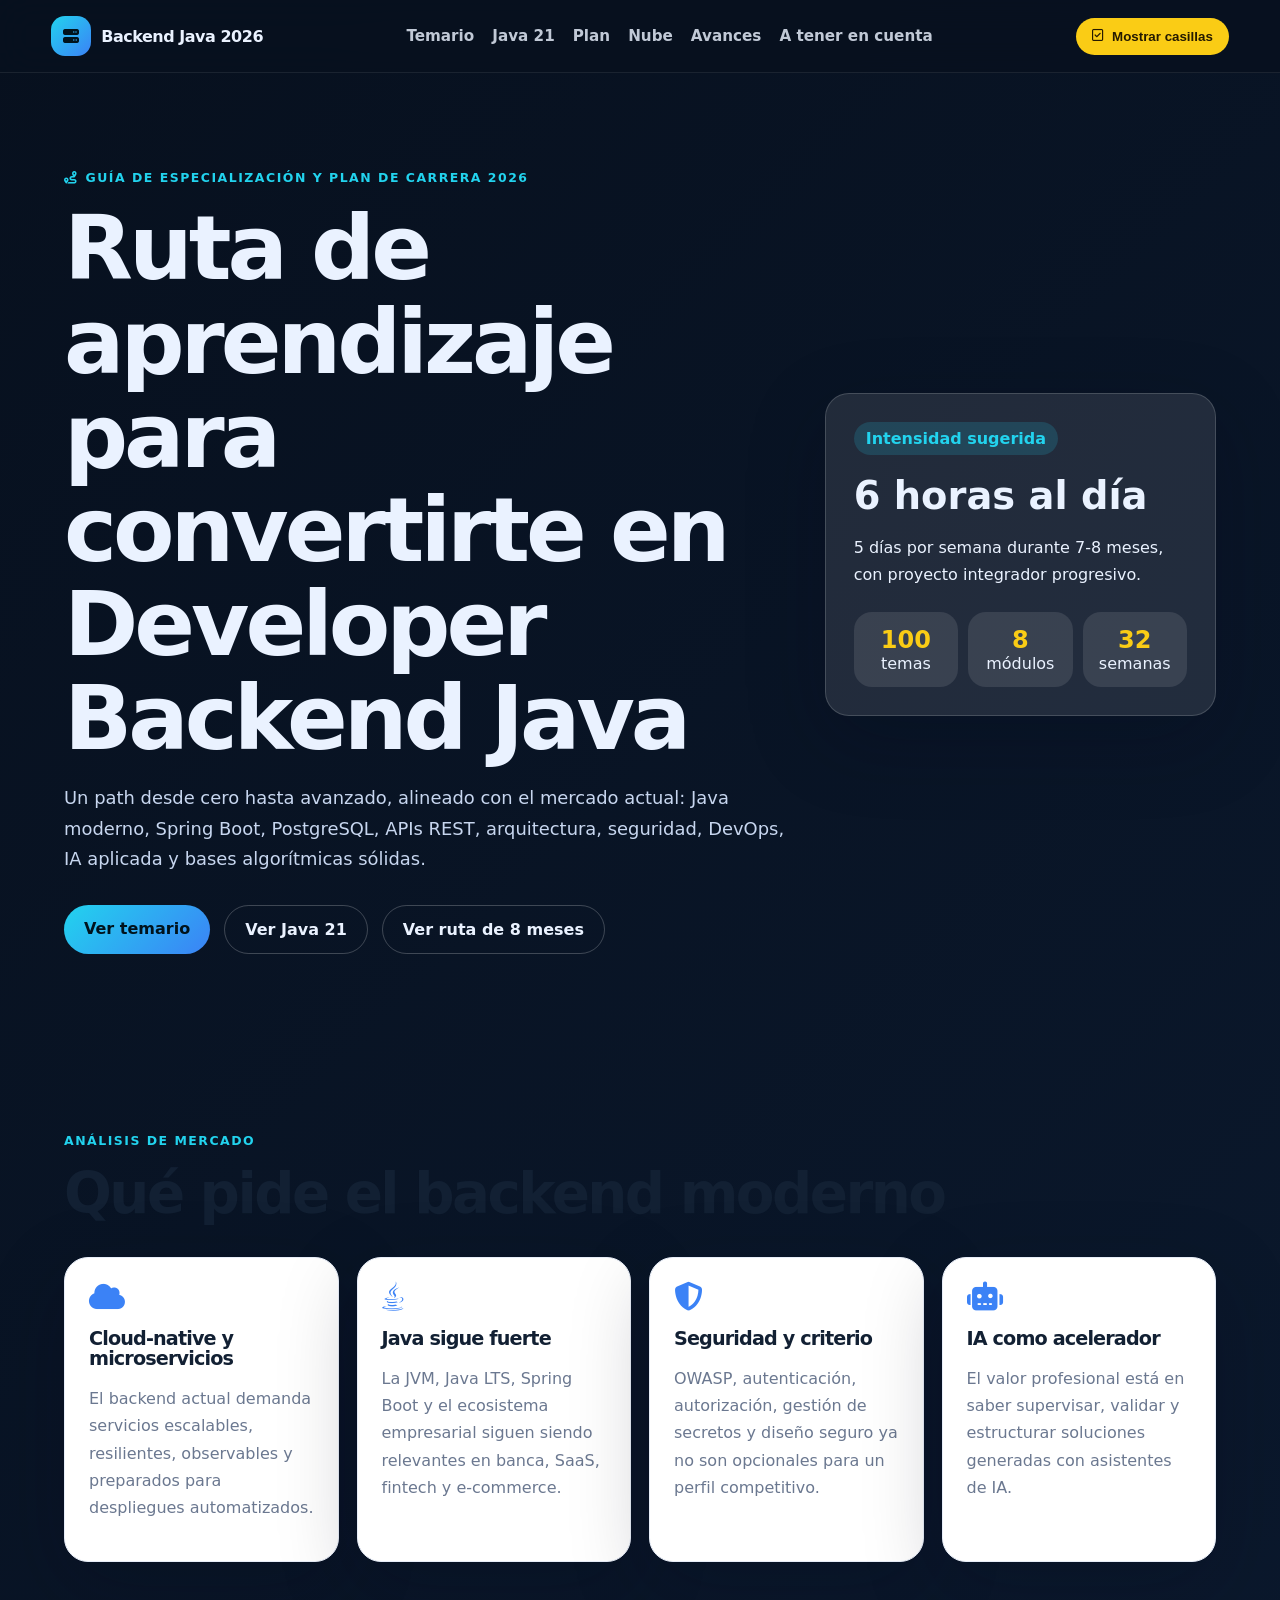
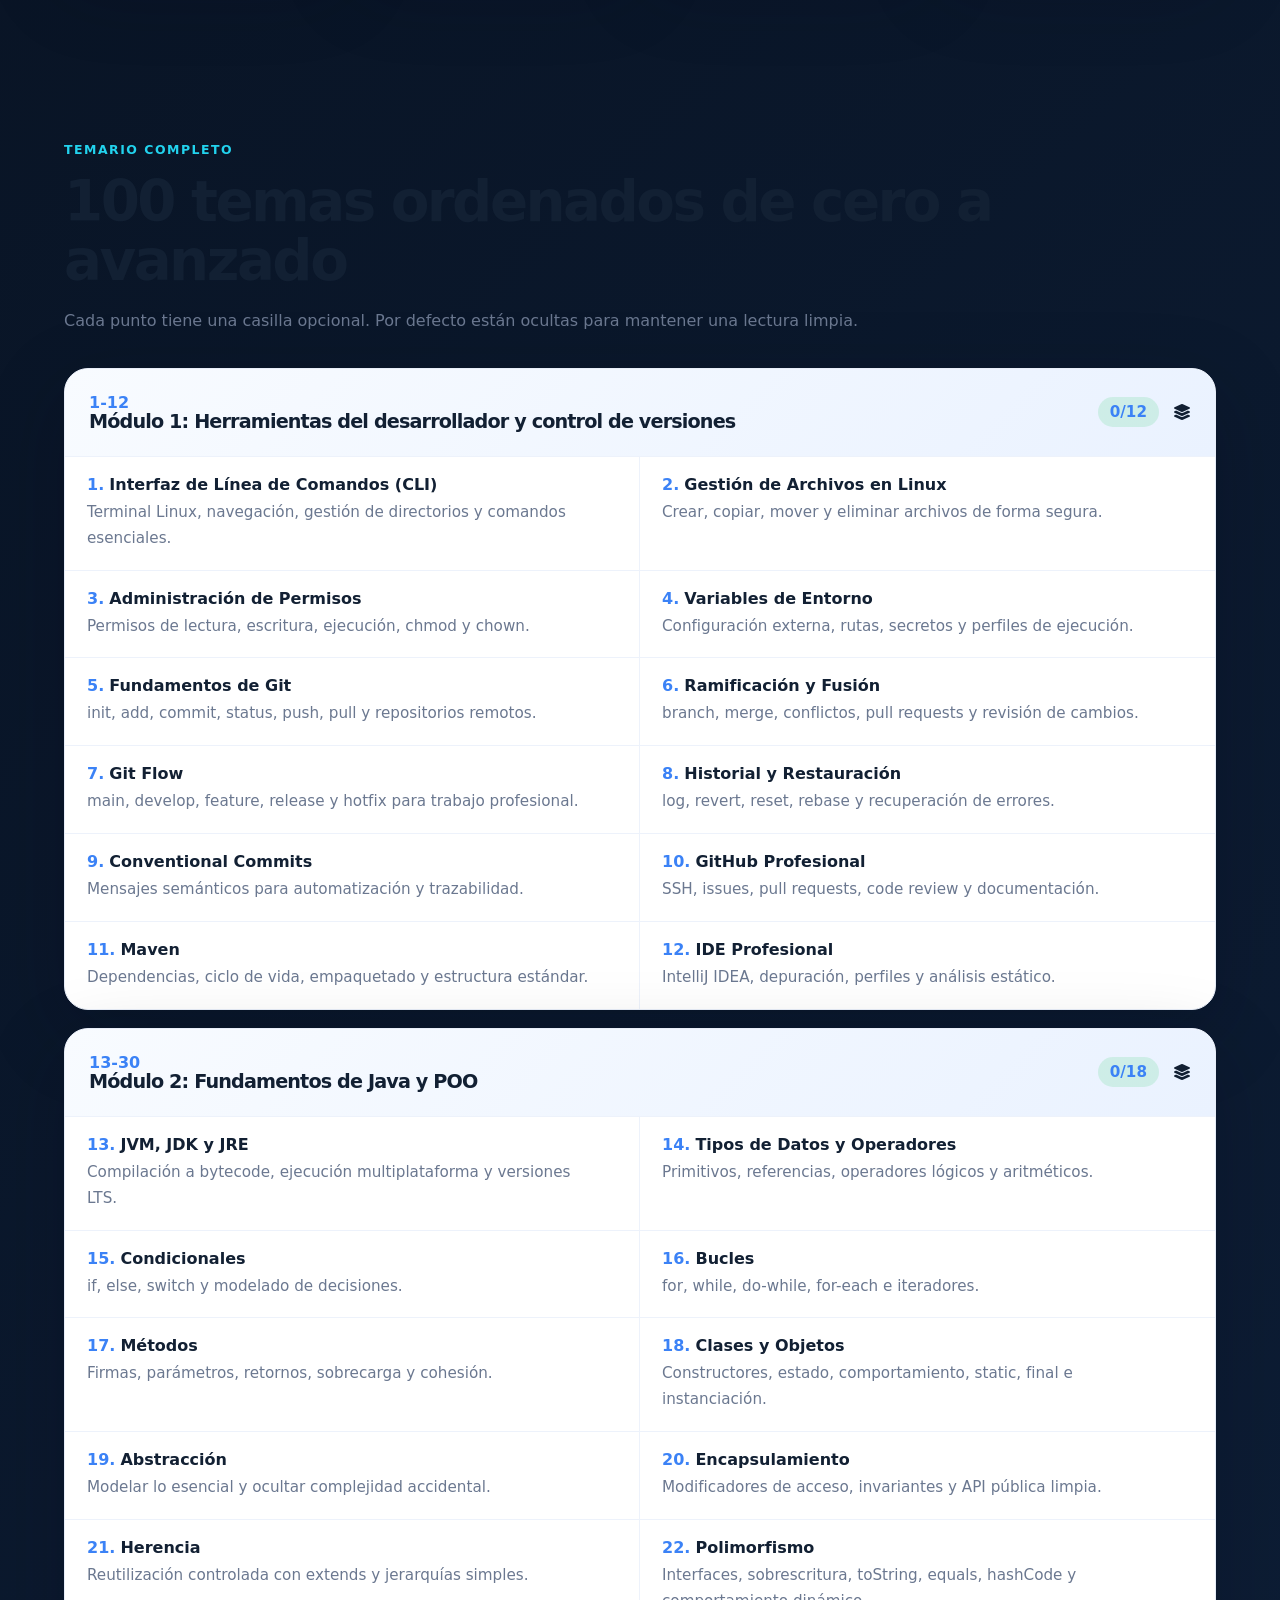
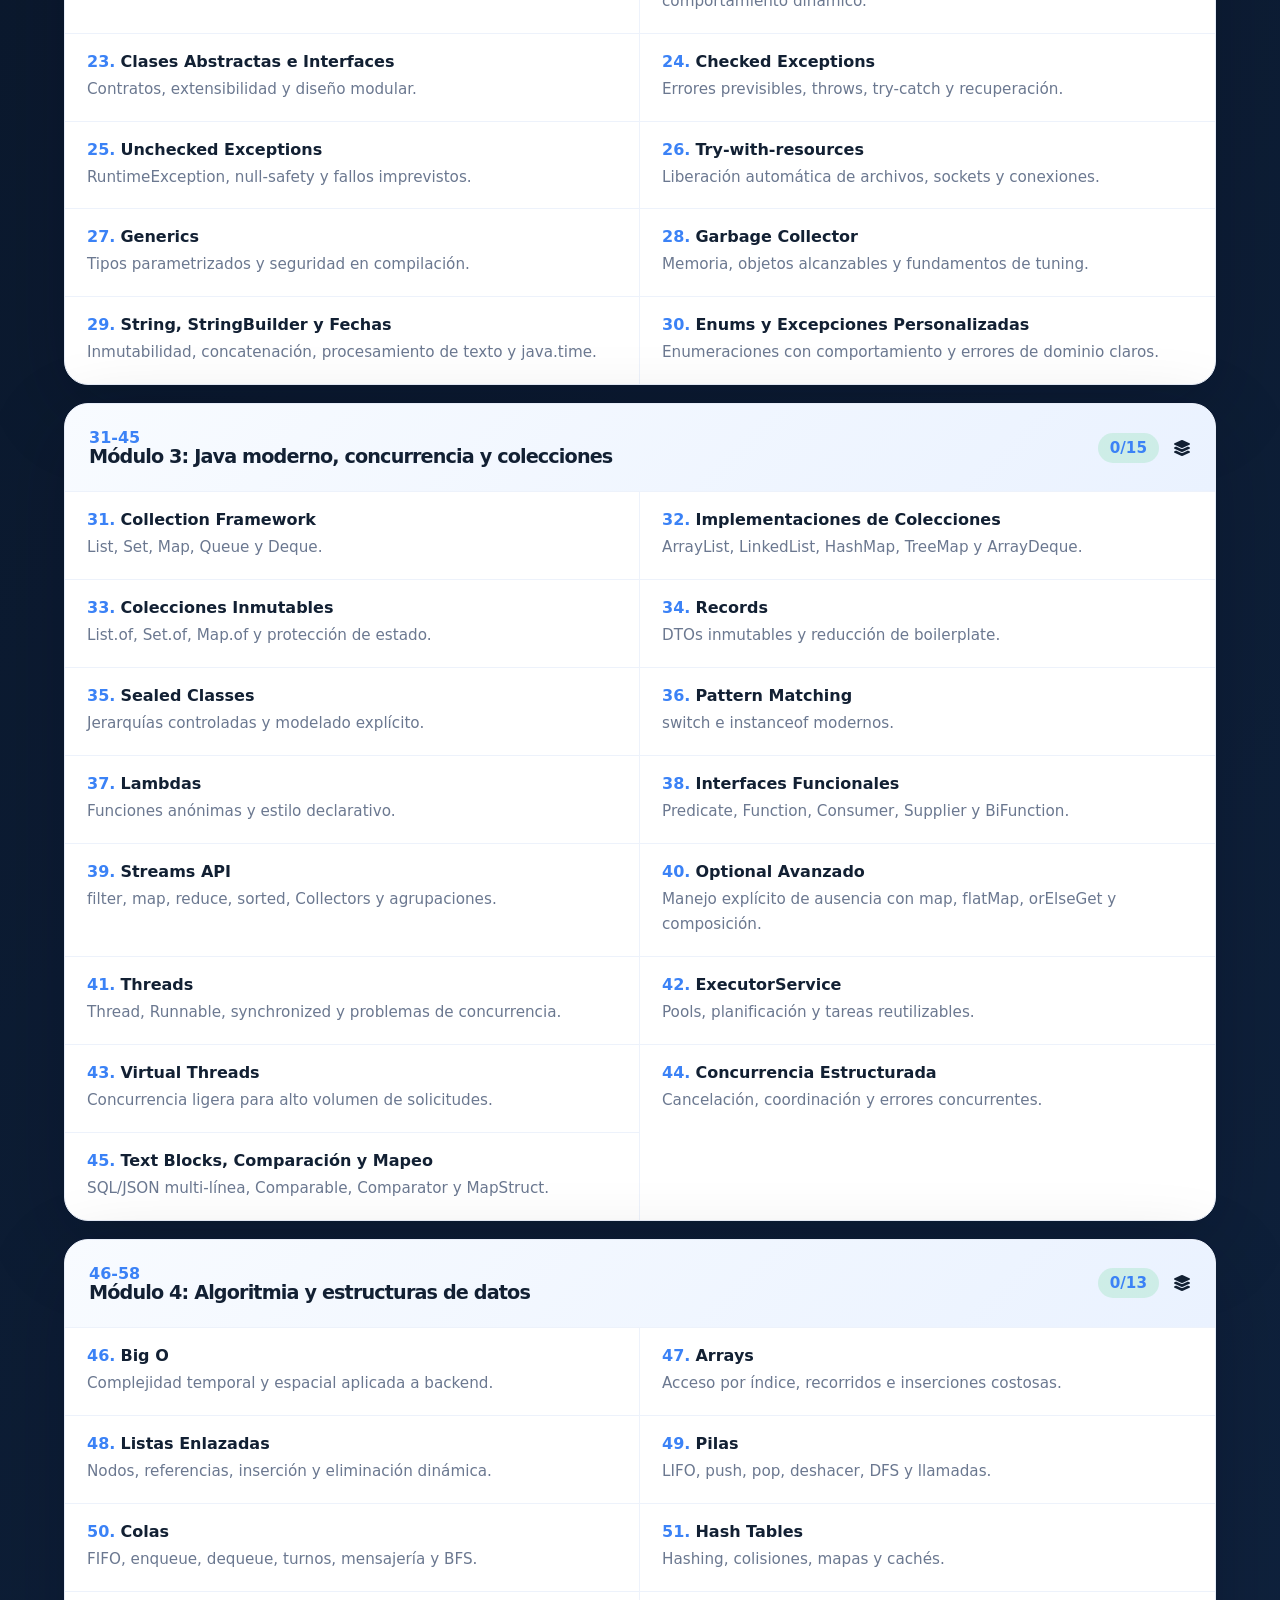
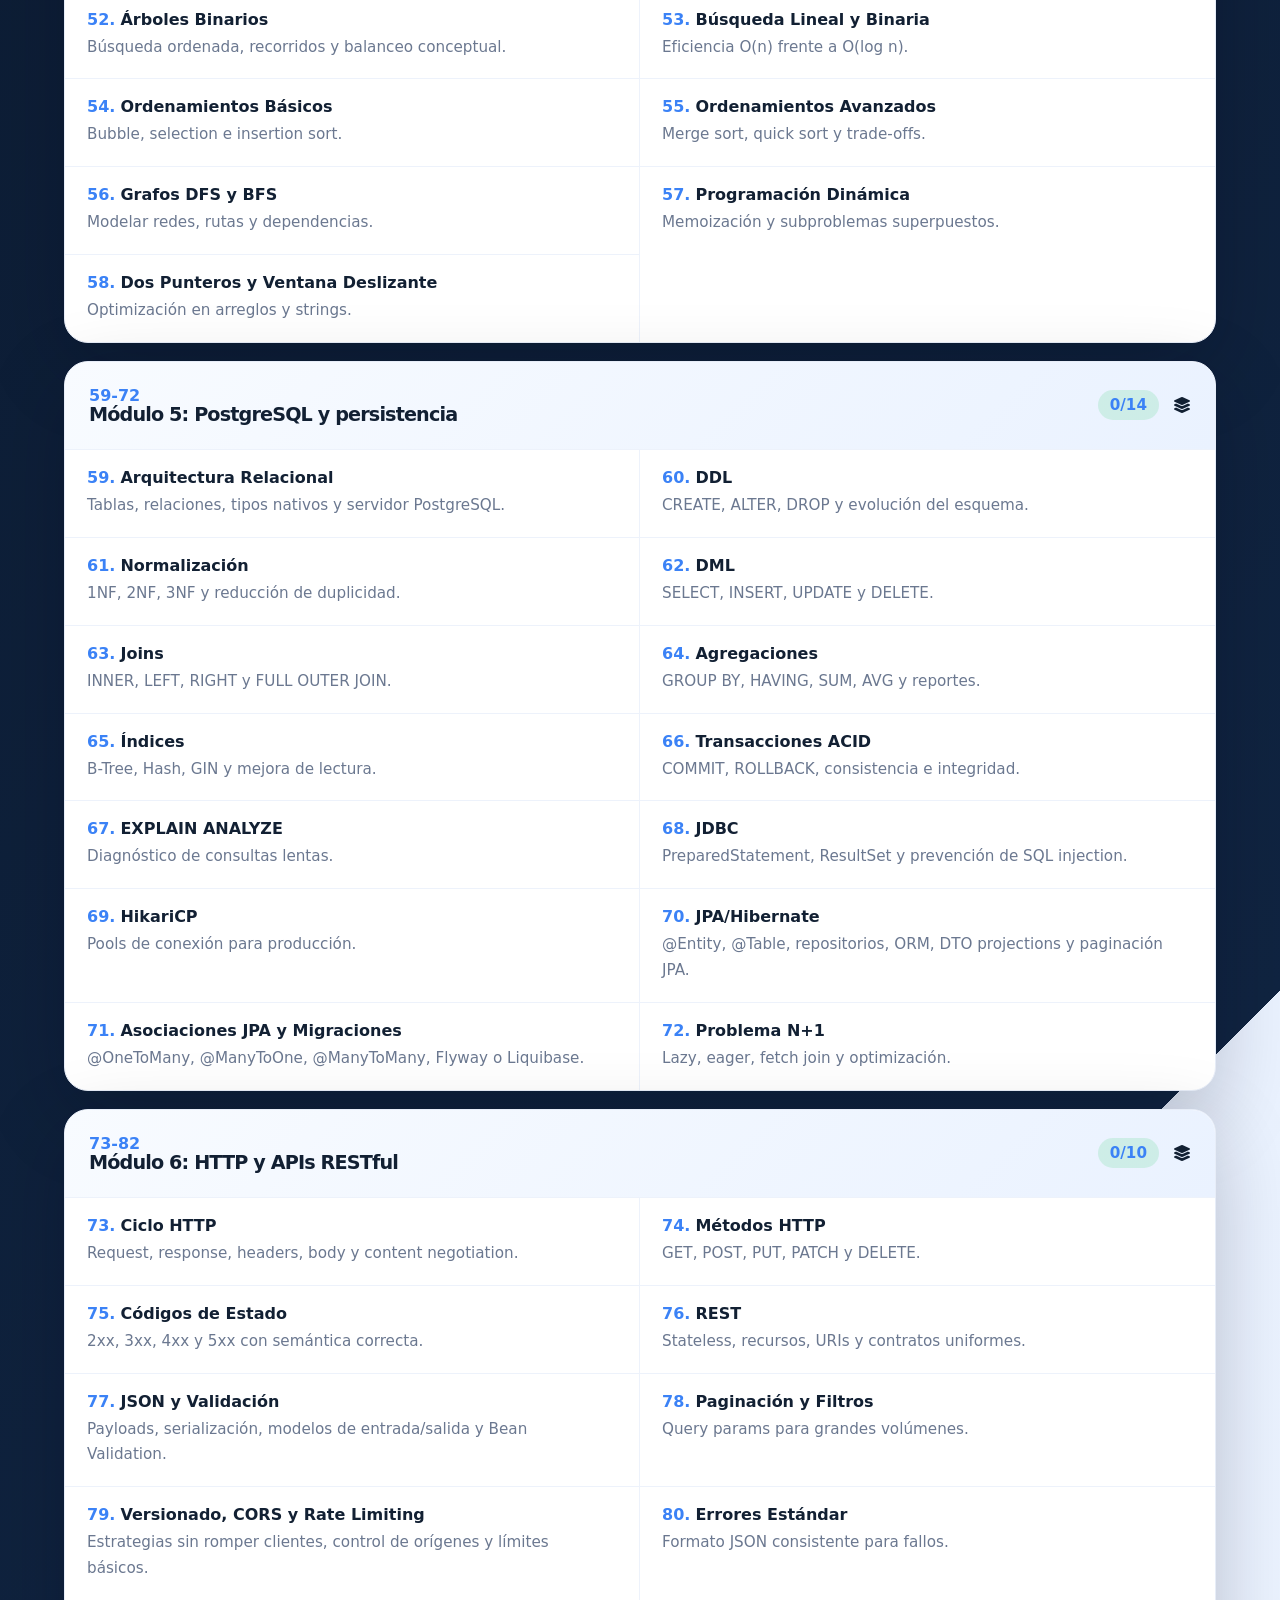
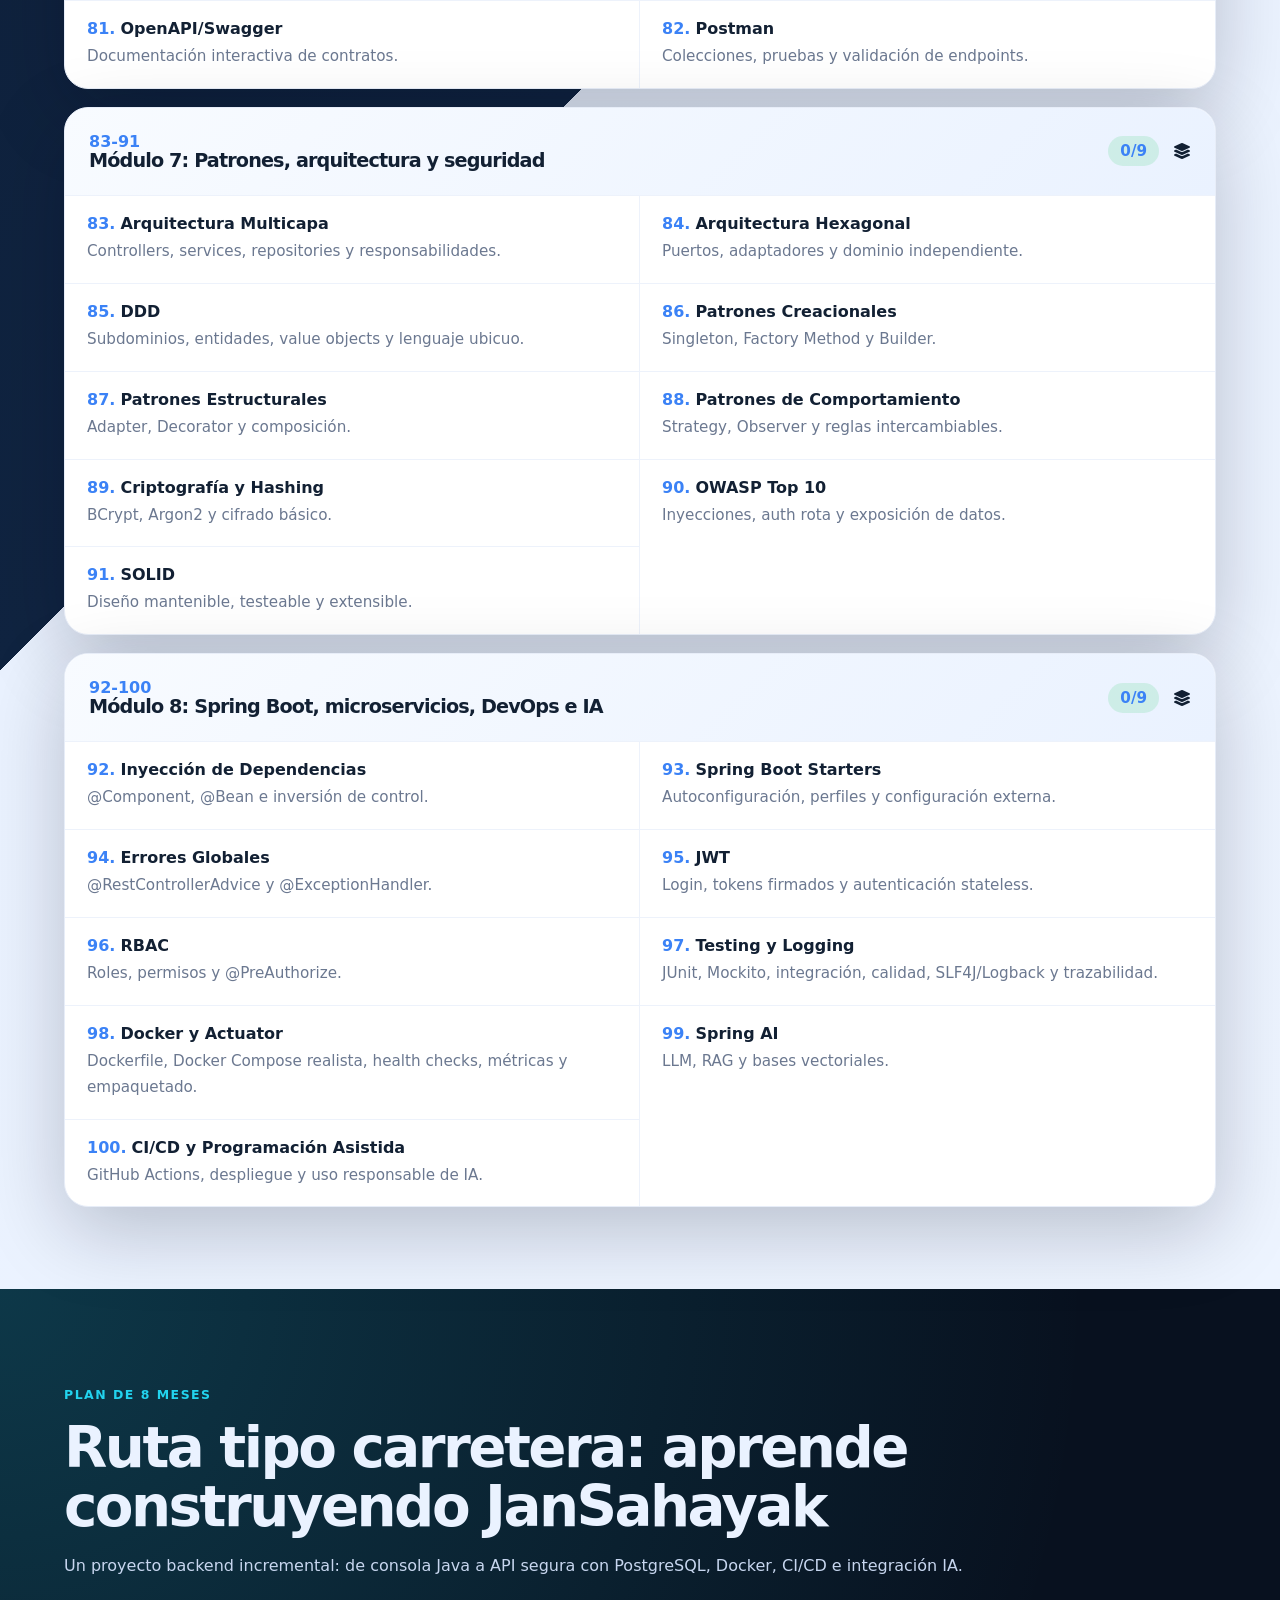
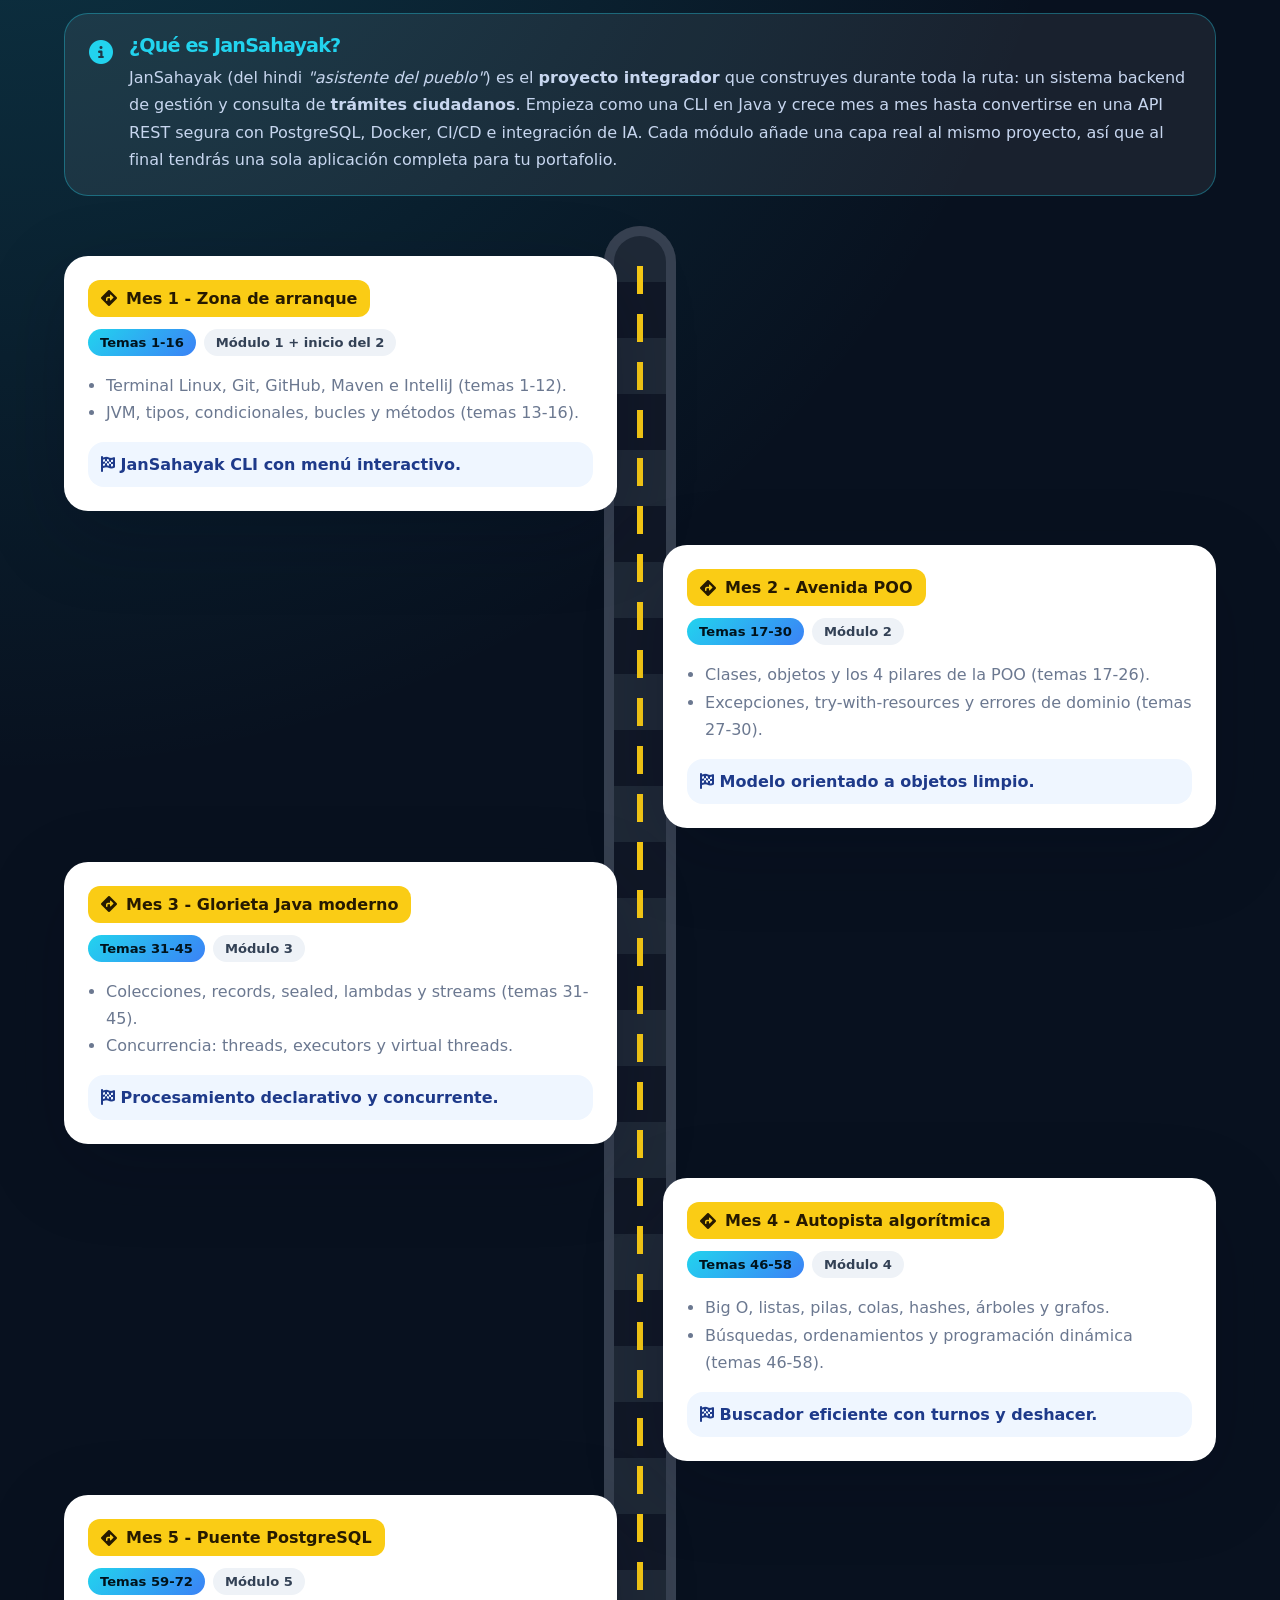
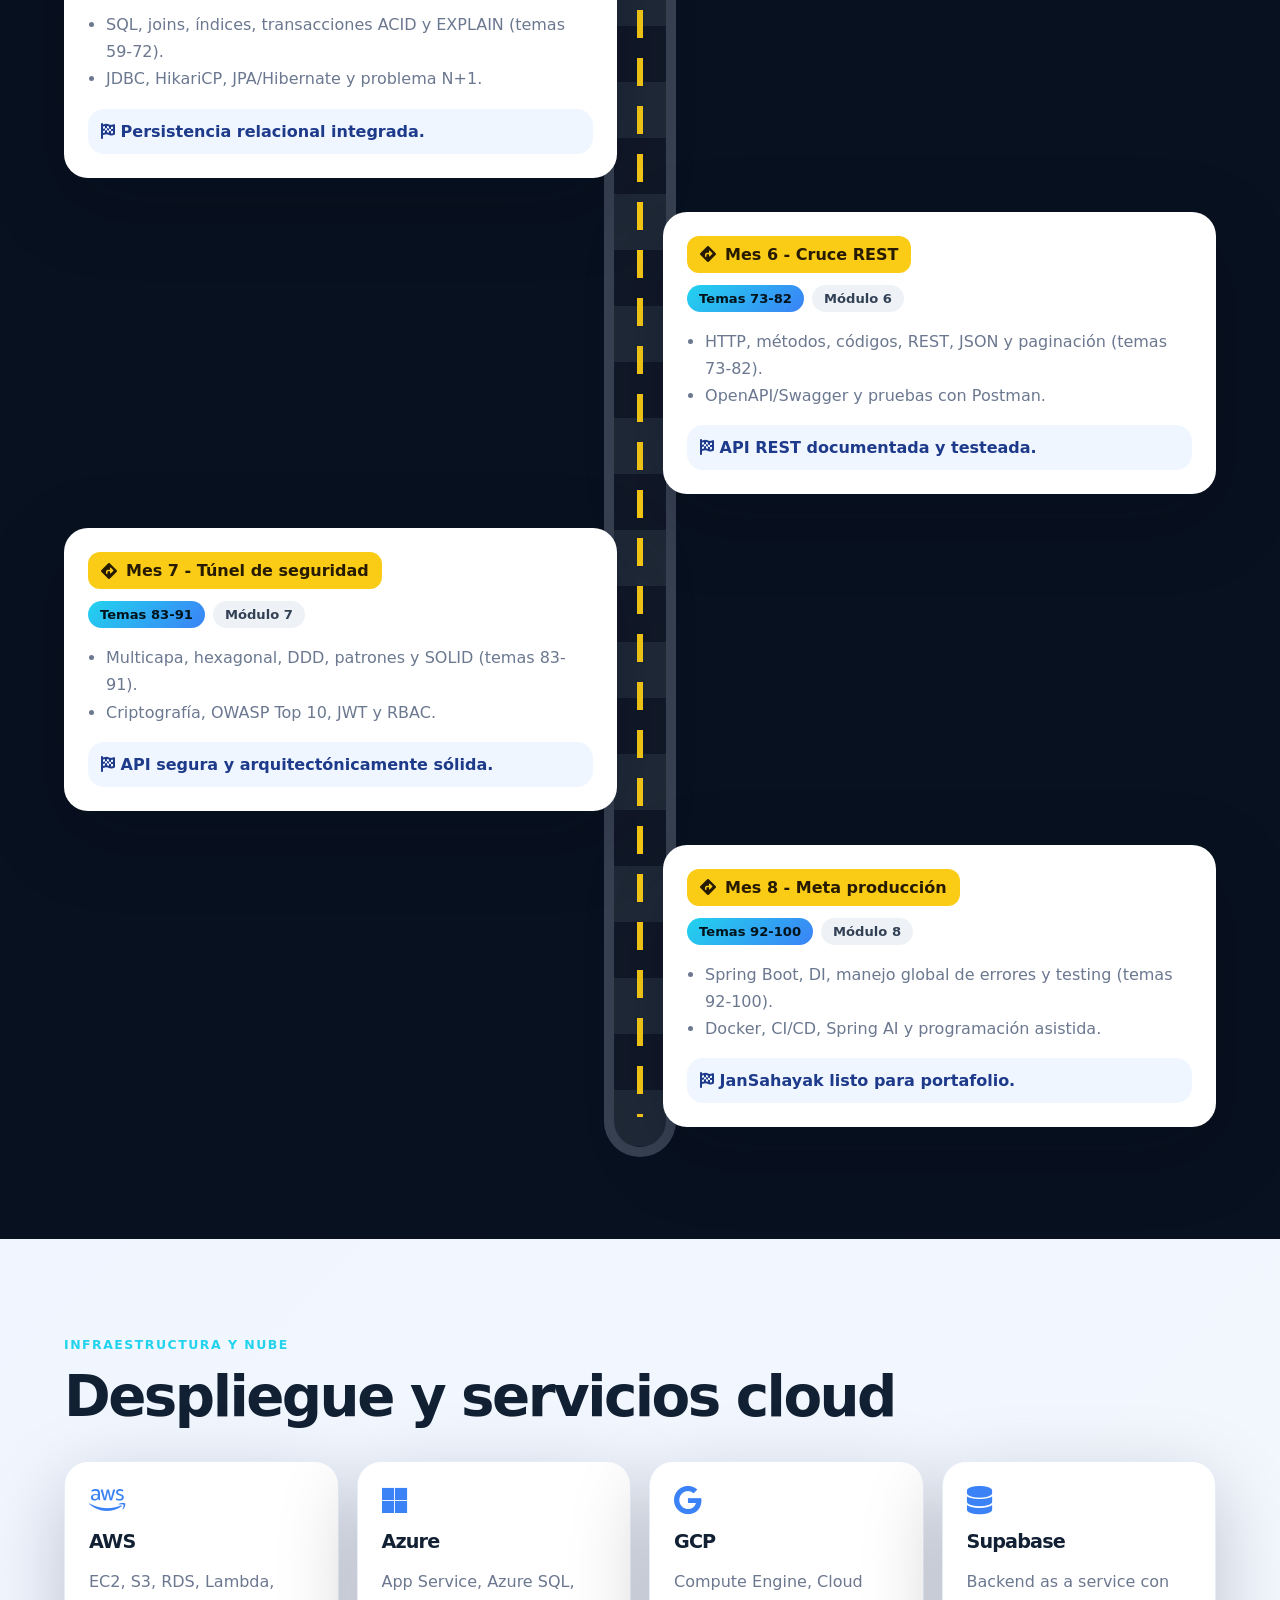
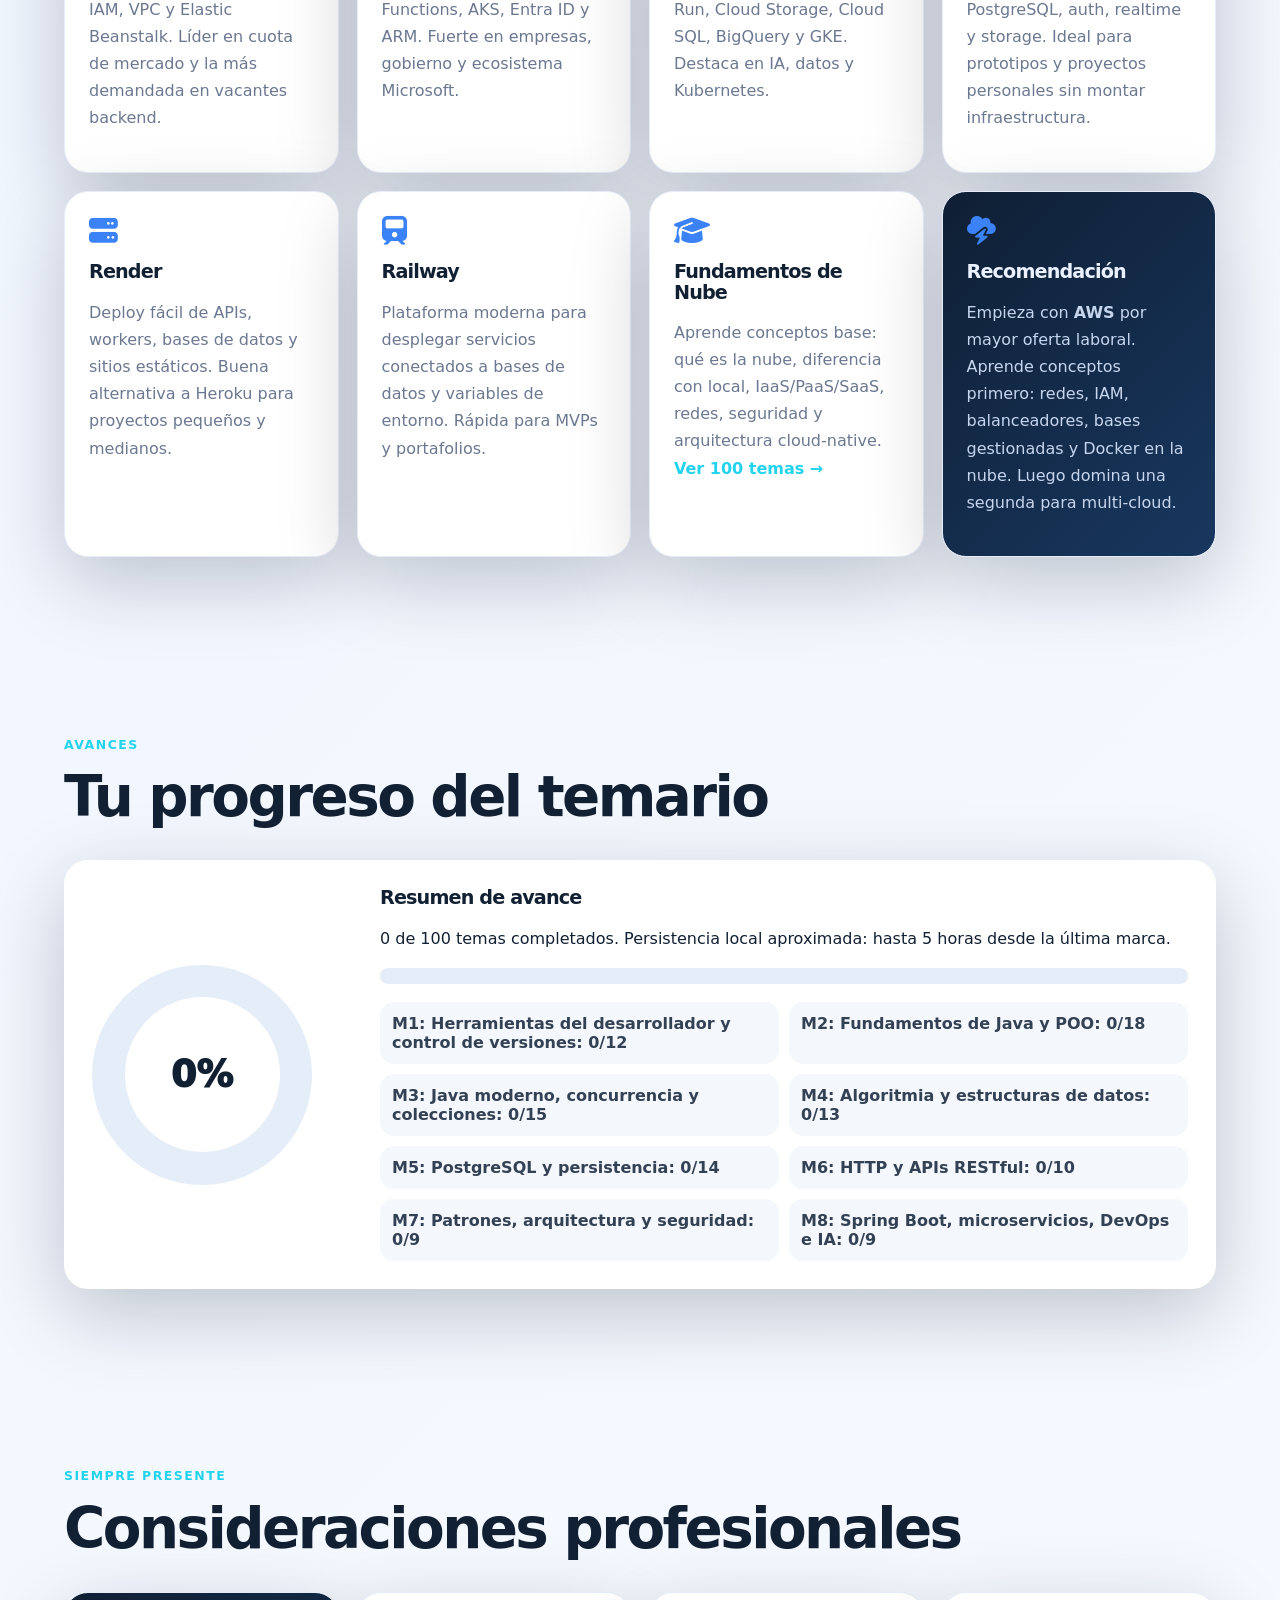
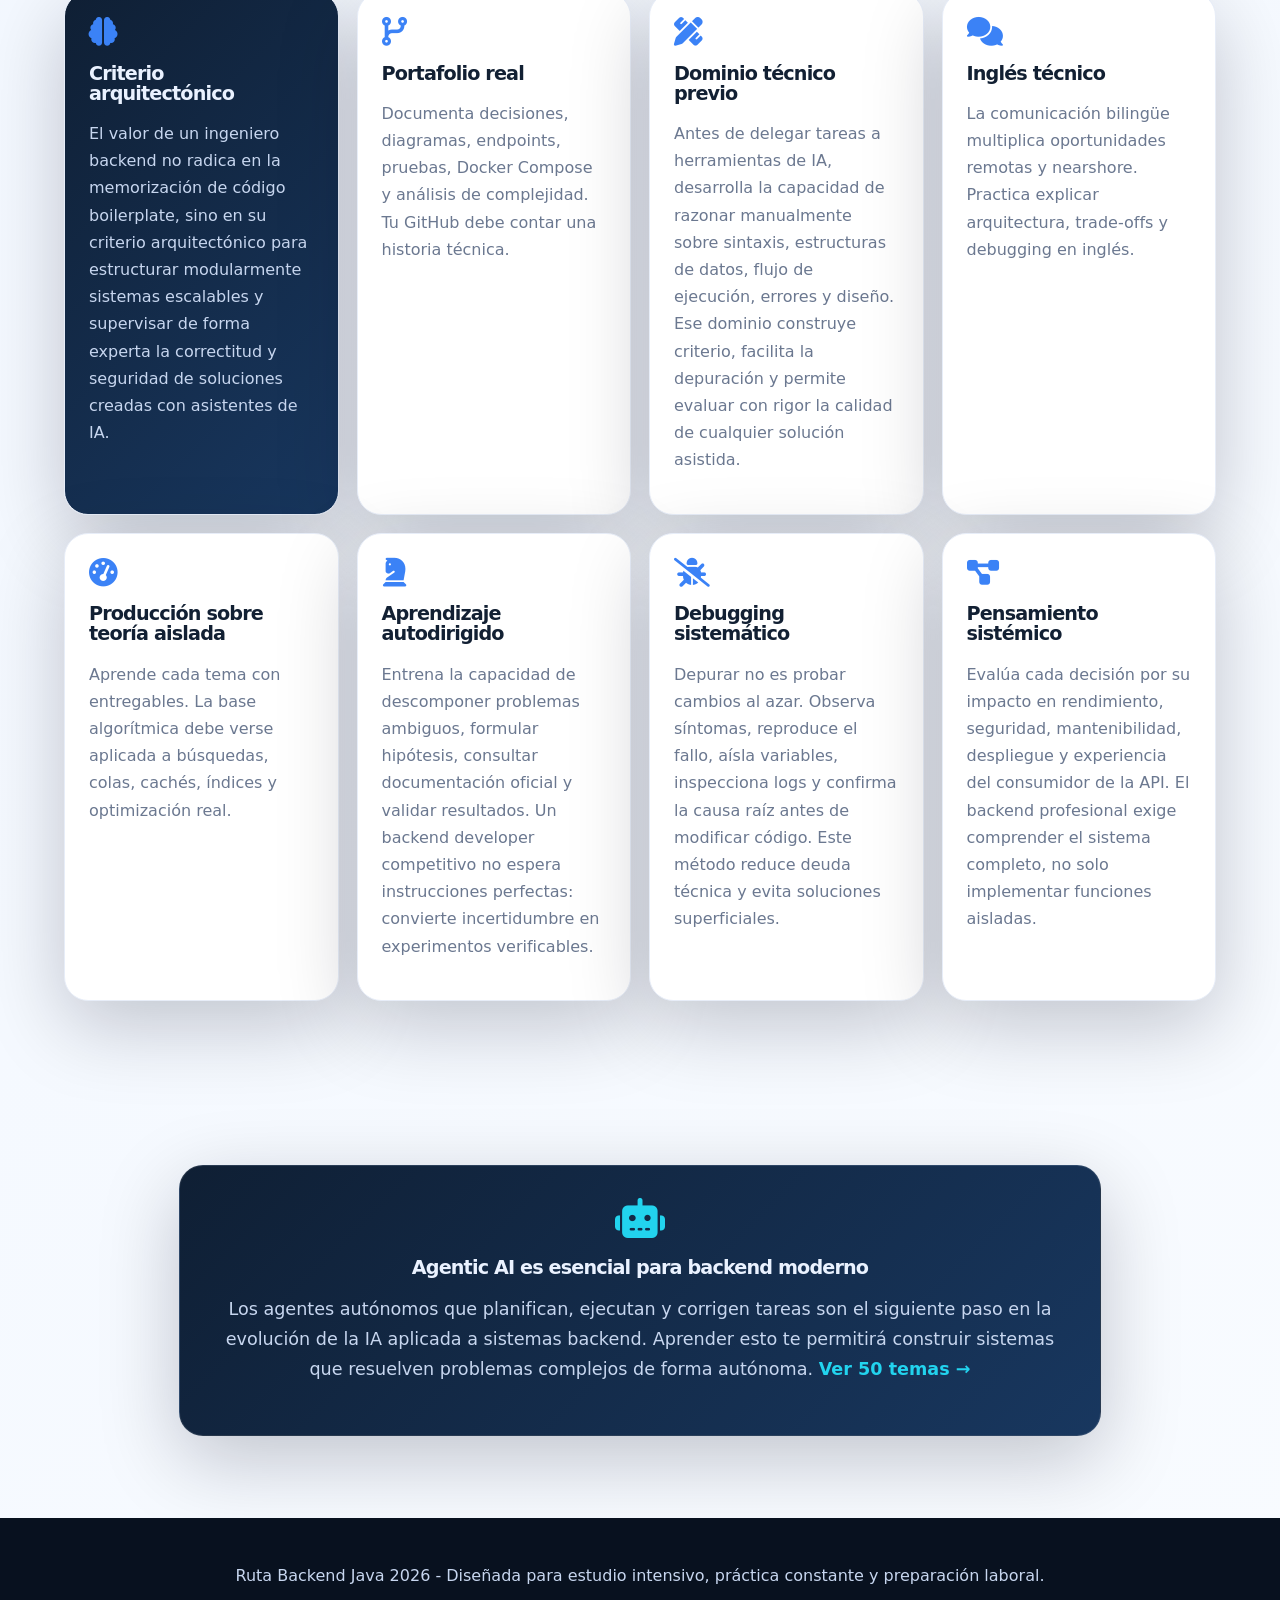
==== commit 73df6e4a: "cloud y agentys" ====
--- a/index.html
+++ b/index.html
@@ -18,6 +18,7 @@
       <a href="#temario">Temario</a>
       <a href="java.html">Java 21</a>
       <a href="#plan">Plan</a>
+      <a href="#nube">Nube</a>
       <a href="#avances">Avances</a>
       <a href="#consideraciones">A tener en cuenta</a>
     </nav>
@@ -89,6 +90,55 @@
       <div id="roadmap" class="roadmap"></div>
     </section>
 
+    <section id="nube" class="section">
+      <div class="section-heading">
+        <p class="eyebrow">Infraestructura y Nube</p>
+        <h2>Despliegue y servicios cloud</h2>
+      </div>
+      <div class="cards-grid">
+        <article class="info-card">
+          <i class="fa-brands fa-aws"></i>
+          <h3>AWS</h3>
+          <p>EC2, S3, RDS, Lambda, IAM, VPC y Elastic Beanstalk. Líder en cuota de mercado y la más demandada en vacantes backend.</p>
+        </article>
+        <article class="info-card">
+          <i class="fa-brands fa-microsoft"></i>
+          <h3>Azure</h3>
+          <p>App Service, Azure SQL, Functions, AKS, Entra ID y ARM. Fuerte en empresas, gobierno y ecosistema Microsoft.</p>
+        </article>
+        <article class="info-card">
+          <i class="fa-brands fa-google"></i>
+          <h3>GCP</h3>
+          <p>Compute Engine, Cloud Run, Cloud Storage, Cloud SQL, BigQuery y GKE. Destaca en IA, datos y Kubernetes.</p>
+        </article>
+        <article class="info-card">
+          <i class="fa-solid fa-database"></i>
+          <h3>Supabase</h3>
+          <p>Backend as a service con PostgreSQL, auth, realtime y storage. Ideal para prototipos y proyectos personales sin montar infraestructura.</p>
+        </article>
+        <article class="info-card">
+          <i class="fa-solid fa-server"></i>
+          <h3>Render</h3>
+          <p>Deploy fácil de APIs, workers, bases de datos y sitios estáticos. Buena alternativa a Heroku para proyectos pequeños y medianos.</p>
+        </article>
+        <article class="info-card">
+          <i class="fa-solid fa-train"></i>
+          <h3>Railway</h3>
+          <p>Plataforma moderna para desplegar servicios conectados a bases de datos y variables de entorno. Rápida para MVPs y portafolios.</p>
+        </article>
+        <article class="info-card">
+          <i class="fa-solid fa-graduation-cap"></i>
+          <h3>Fundamentos de Nube</h3>
+          <p>Aprende conceptos base: qué es la nube, diferencia con local, IaaS/PaaS/SaaS, redes, seguridad y arquitectura cloud-native. <a href="cloud.html" style="color: var(--primary); font-weight: 900;">Ver 100 temas →</a></p>
+        </article>
+        <article class="info-card featured">
+          <i class="fa-solid fa-cloud-bolt"></i>
+          <h3>Recomendación</h3>
+          <p>Empieza con <strong>AWS</strong> por mayor oferta laboral. Aprende conceptos primero: redes, IAM, balanceadores, bases gestionadas y Docker en la nube. Luego domina una segunda para multi-cloud.</p>
+        </article>
+      </div>
+    </section>
+
     <section id="avances" class="section">
       <div class="section-heading">
         <p class="eyebrow">Avances</p>
@@ -123,6 +173,14 @@
         <article class="info-card"><i class="fa-solid fa-diagram-project"></i><h3>Pensamiento sistémico</h3><p>Evalúa cada decisión por su impacto en rendimiento, seguridad, mantenibilidad, despliegue y experiencia del consumidor de la API. El backend profesional exige comprender el sistema completo, no solo implementar funciones aisladas.</p></article>
       </div>
     </section>
+
+    <section class="section">
+      <div class="agentic-card">
+        <i class="fa-solid fa-robot"></i>
+        <h3>Agentic AI es esencial para backend moderno</h3>
+        <p>Los agentes autónomos que planifican, ejecutan y corrigen tareas son el siguiente paso en la evolución de la IA aplicada a sistemas backend. Aprender esto te permitirá construir sistemas que resuelven problemas complejos de forma autónoma. <a href="agentic.html" style="color: var(--primary); font-weight: 900;">Ver 50 temas →</a></p>
+      </div>
+    </section>
   </main>
 
   <footer class="site-footer">
--- a/styles.css
+++ b/styles.css
@@ -125,6 +125,21 @@
 .info-card.featured { background: linear-gradient(135deg, #0f1f34, #18375f); color: var(--text); }
 .info-card.featured p { color: #c7d6ef; }
 
+.agentic-card {
+  max-width: 80%;
+  margin: 0 auto;
+  padding: 32px;
+  border-radius: var(--radius);
+  background: linear-gradient(135deg, #0f1f34, #18375f);
+  color: var(--text);
+  box-shadow: var(--shadow);
+  border: 1px solid rgba(255, 255, 255, 0.1);
+  text-align: center;
+}
+.agentic-card i { font-size: 2.5rem; color: var(--primary); margin-bottom: 20px; }
+.agentic-card h3 { margin: 0 0 16px 0; }
+.agentic-card p { color: #c7d6ef; font-size: 1.1rem; }
+
 .curriculum { display: grid; gap: 18px; }
 .module-card {
   overflow: hidden;
@@ -322,16 +337,57 @@
 }
 .java-level { color: var(--muted); font-size: .78rem; font-weight: 900; text-align: right; }
 .java-topic-card p { color: var(--muted); margin-bottom: 18px; }
+.java-topic-card h4 {
+  font-size: 1.25rem;
+  font-weight: 800;
+  color: var(--ink);
+  margin: 0 0 12px 0;
+}
+.level-title {
+  font-size: 1.8rem;
+  font-weight: 900;
+  color: var(--ink);
+  margin-bottom: 24px;
+  padding-bottom: 12px;
+  border-bottom: 3px solid var(--primary);
+}
+.topic-desc {
+  font-size: 1rem;
+  line-height: 1.6;
+  margin-bottom: 16px;
+}
+.example-block {
+  margin-top: auto;
+  padding: 16px;
+  border-radius: 12px;
+  background: linear-gradient(135deg, #f0f7ff, #e6f0ff);
+  border-left: 4px solid var(--primary);
+}
+.example-label {
+  display: block;
+  font-size: 0.85rem;
+  font-weight: 900;
+  color: var(--primary-2);
+  margin-bottom: 8px;
+  text-transform: uppercase;
+  letter-spacing: 0.05em;
+}
+.example-block p {
+  margin: 0;
+  font-size: 0.95rem;
+  color: var(--ink);
+  line-height: 1.5;
+}
 .code-block {
   overflow: auto;
   flex: 1;
   margin: auto 0 0;
   padding: 16px;
   border-radius: 18px;
-  background: #07101e;
-  color: #dbeafe;
-  border: 1px solid rgba(34, 211, 238, .22);
-  box-shadow: inset 0 0 0 1px rgba(255, 255, 255, .04);
+  background: #1e1f22;
+  color: #bcbec4;
+  border: 1px solid rgba(188, 190, 196, .18);
+  box-shadow: inset 0 0 0 1px rgba(255, 255, 255, .04), 0 14px 34px rgba(7, 16, 30, .18);
 }
 .code-block code {
   font-family: "JetBrains Mono", "Fira Code", Consolas, monospace;
@@ -339,6 +395,12 @@
   line-height: 1.65;
   white-space: pre;
 }
+.code-keyword { color: #cf8e6d; font-weight: 800; }
+.code-type { color: #56a8f5; }
+.code-method { color: #dcdcaa; }
+.code-string { color: #6aab73; }
+.code-number { color: #2aacb8; }
+.code-annotation { color: #b3ae60; }
 .site-footer { padding: 28px; text-align: center; color: #c7d6ef; background: var(--bg); }
 
 @media (max-width: 980px) {
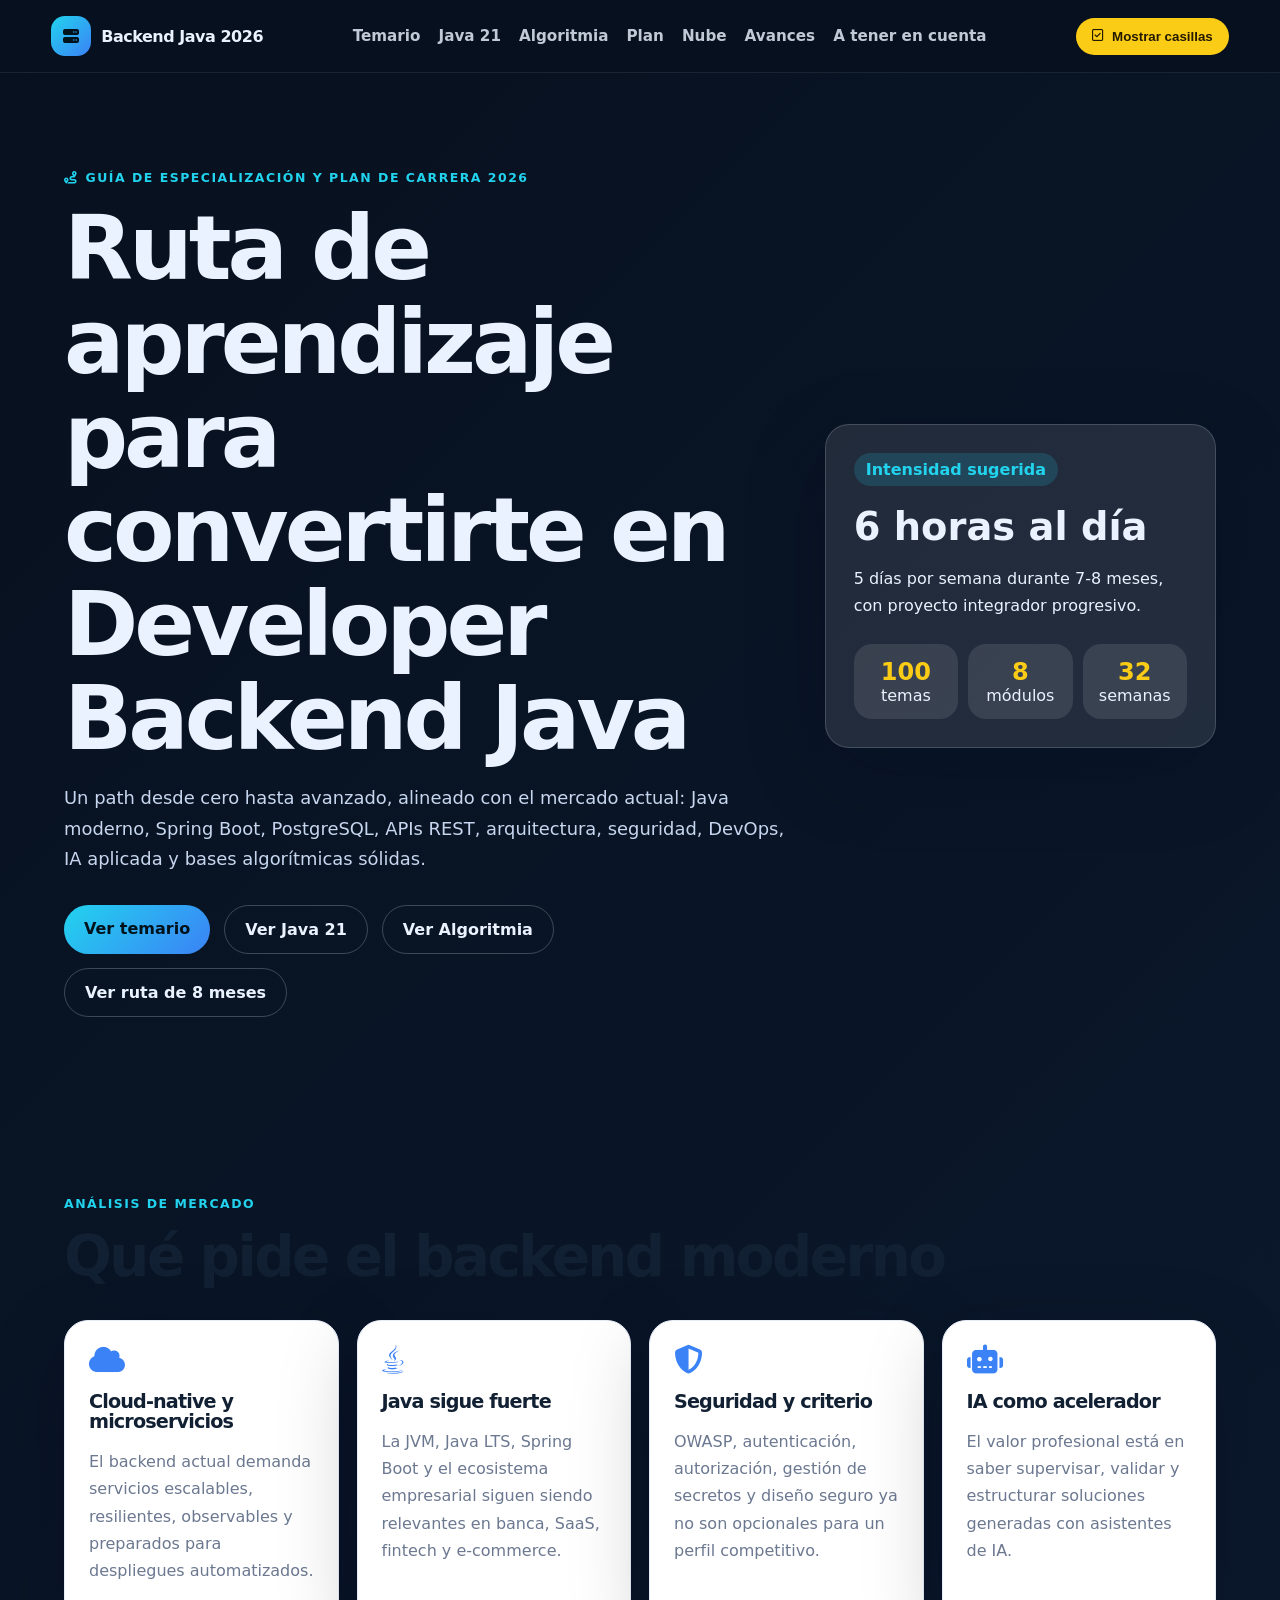
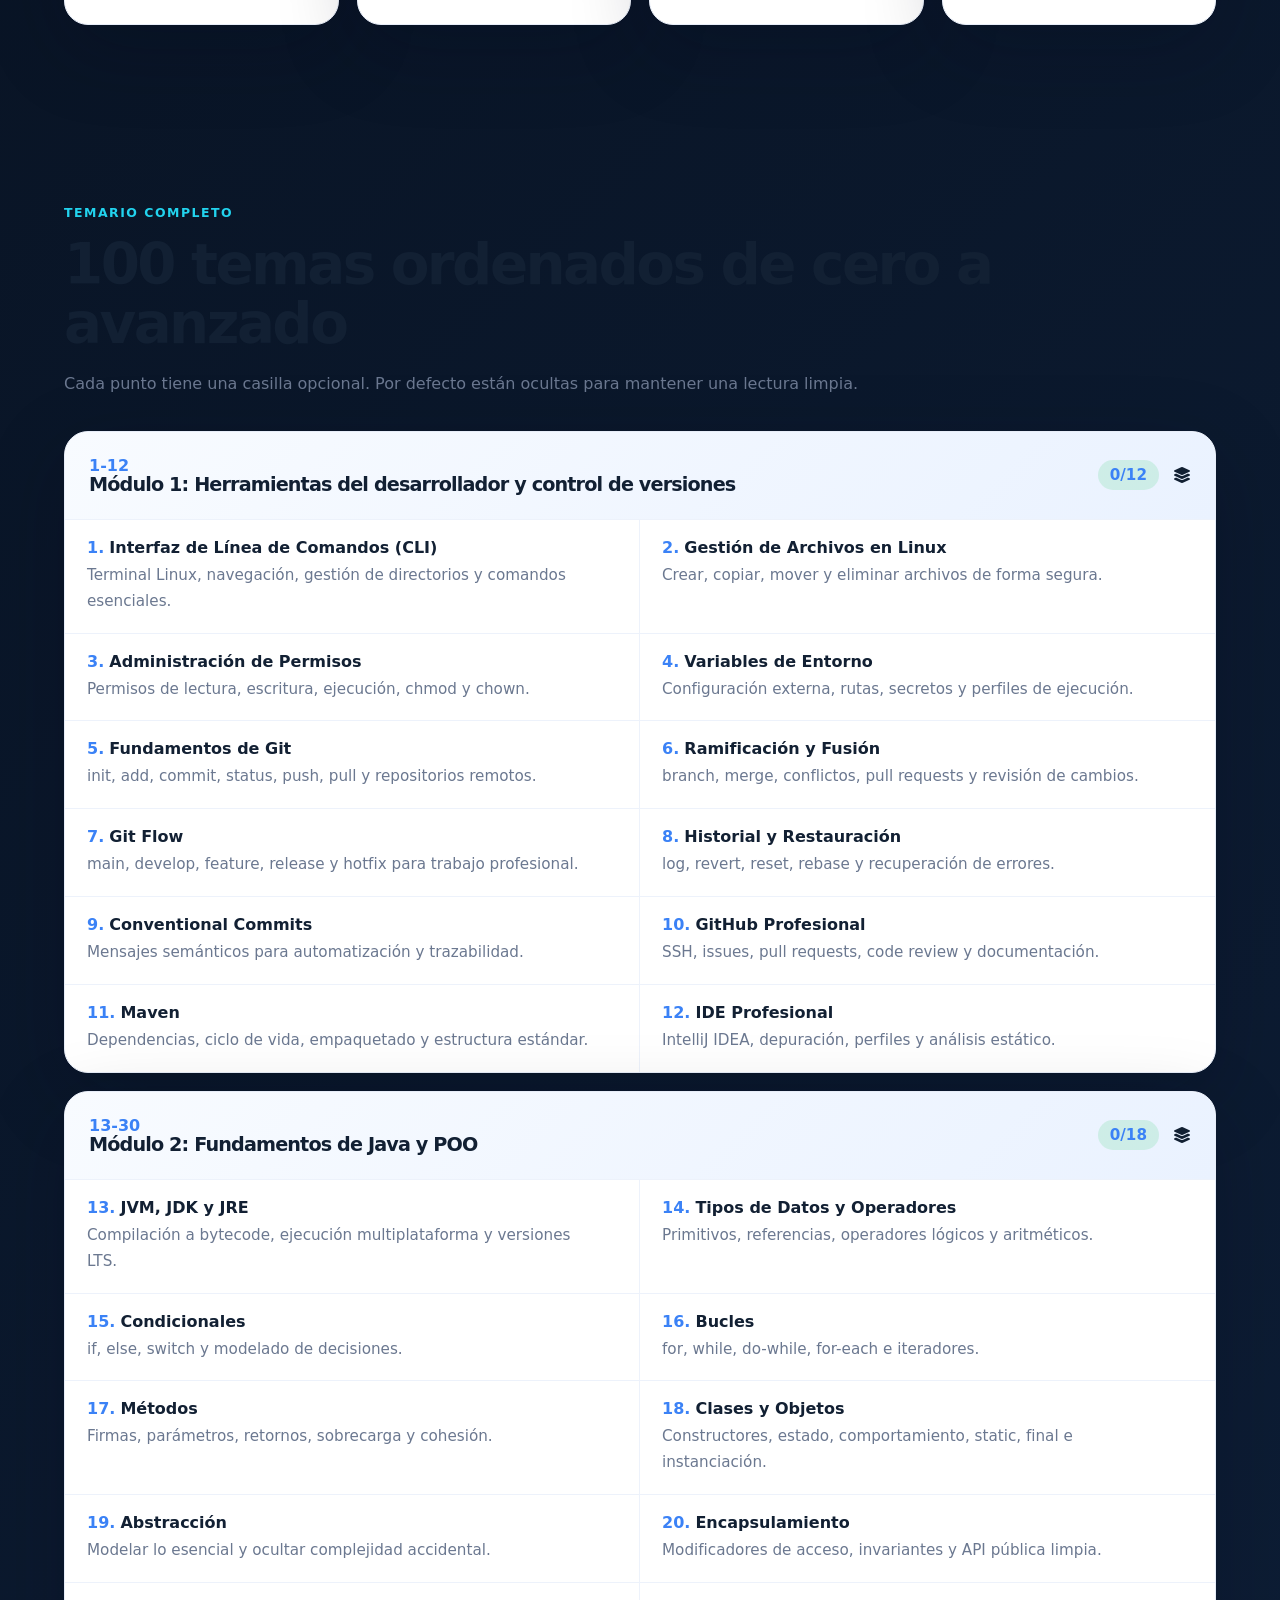
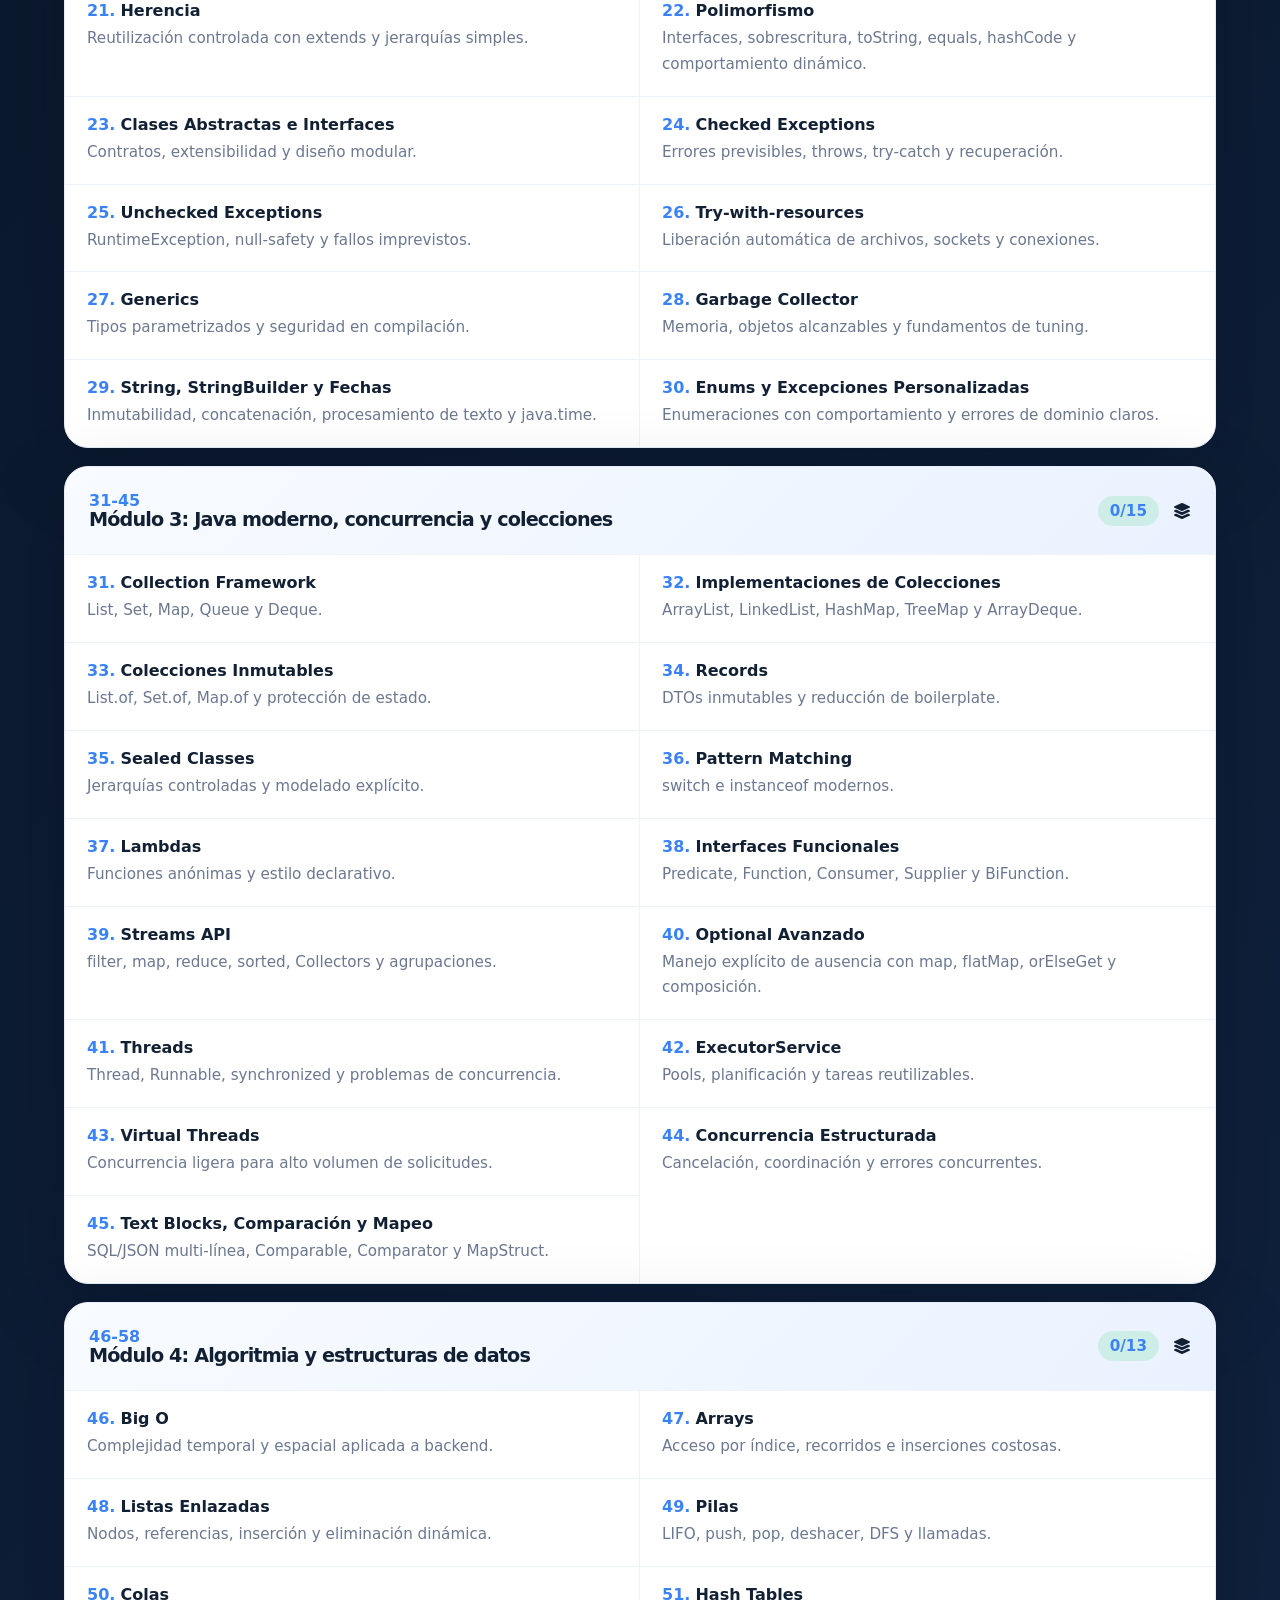
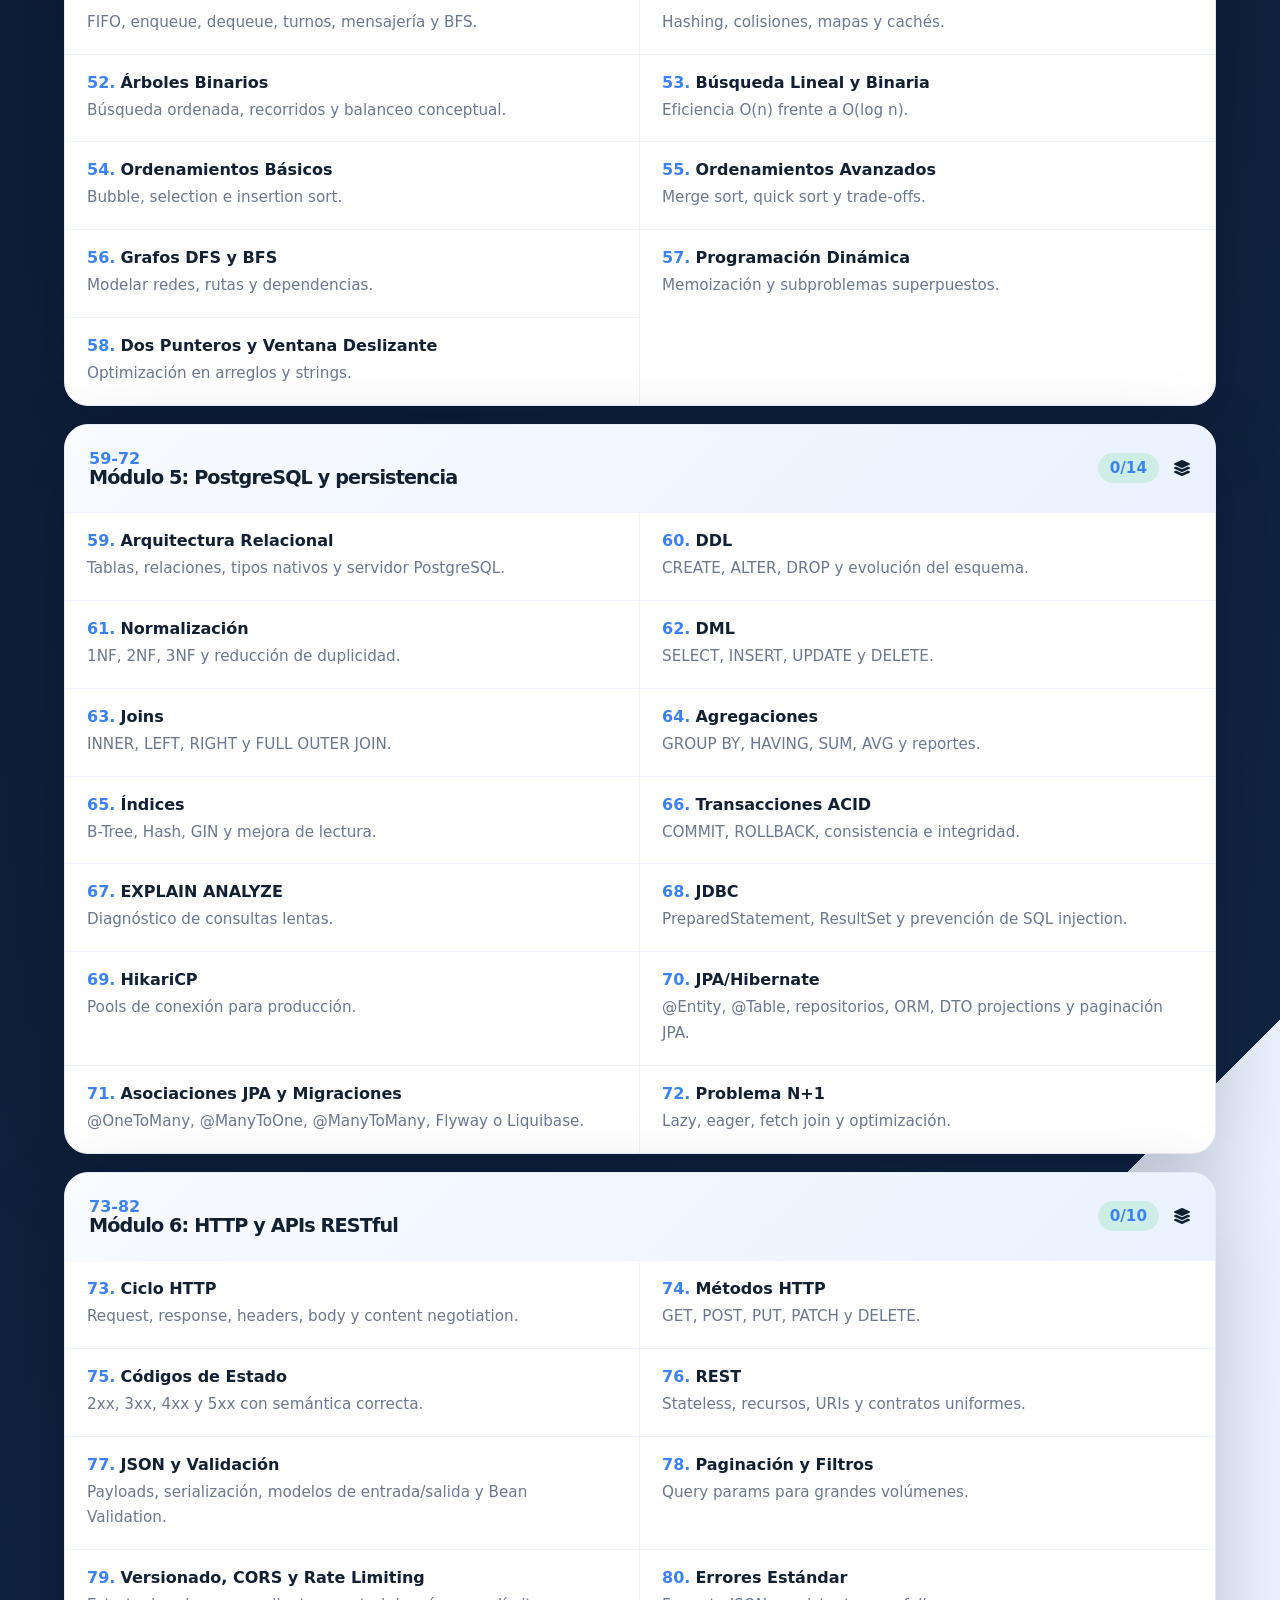
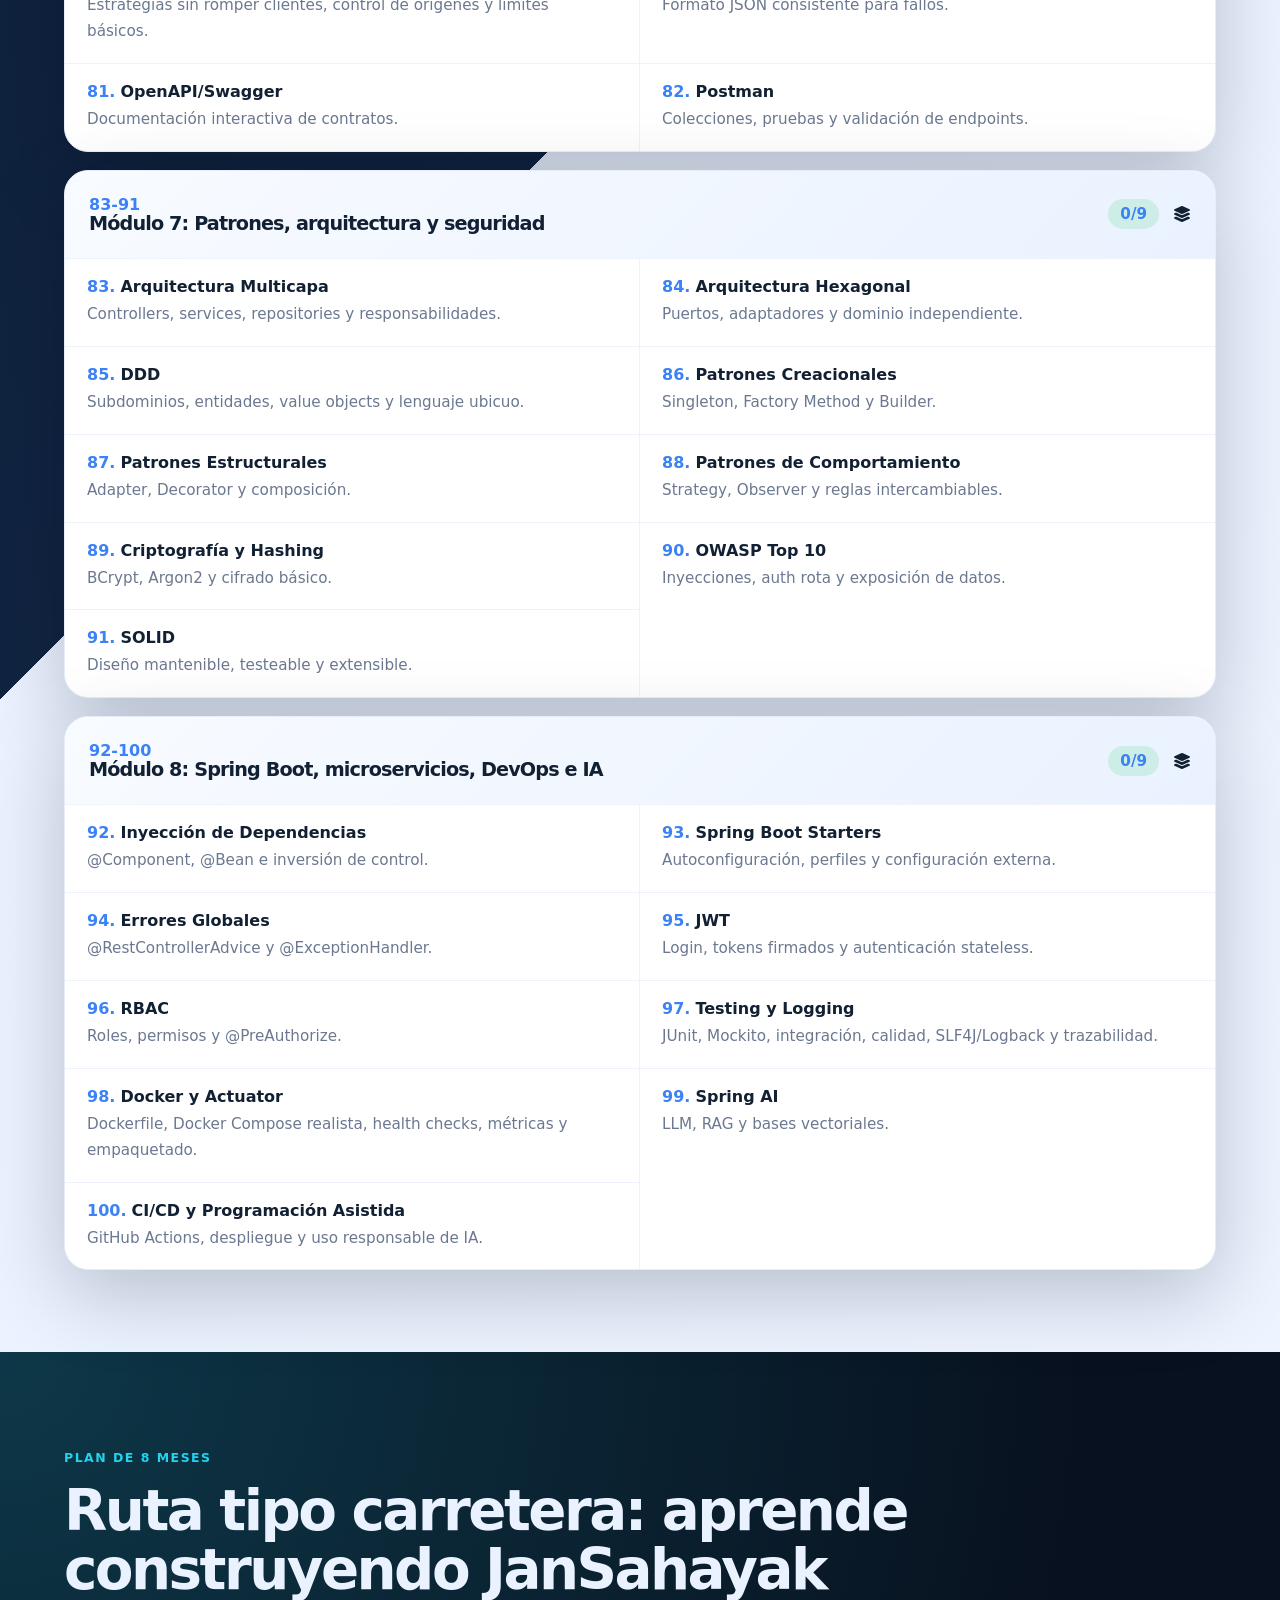
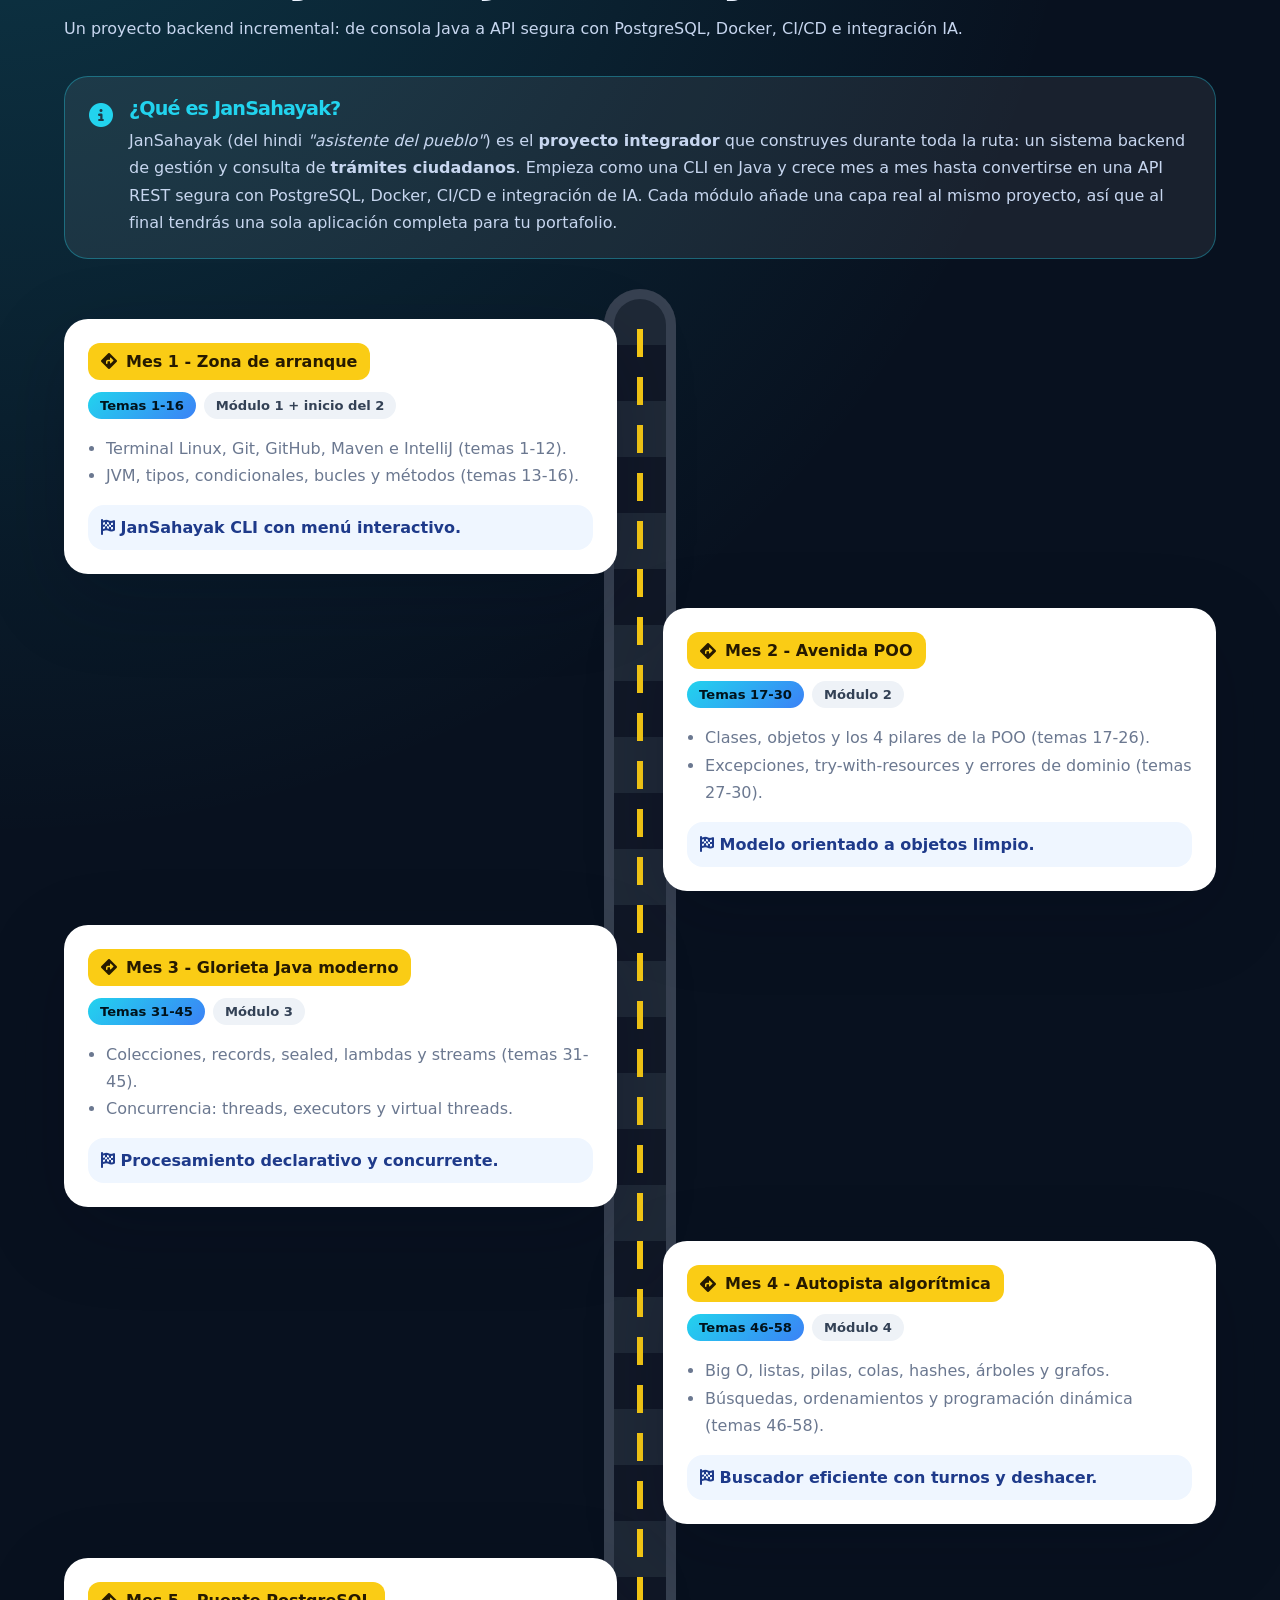
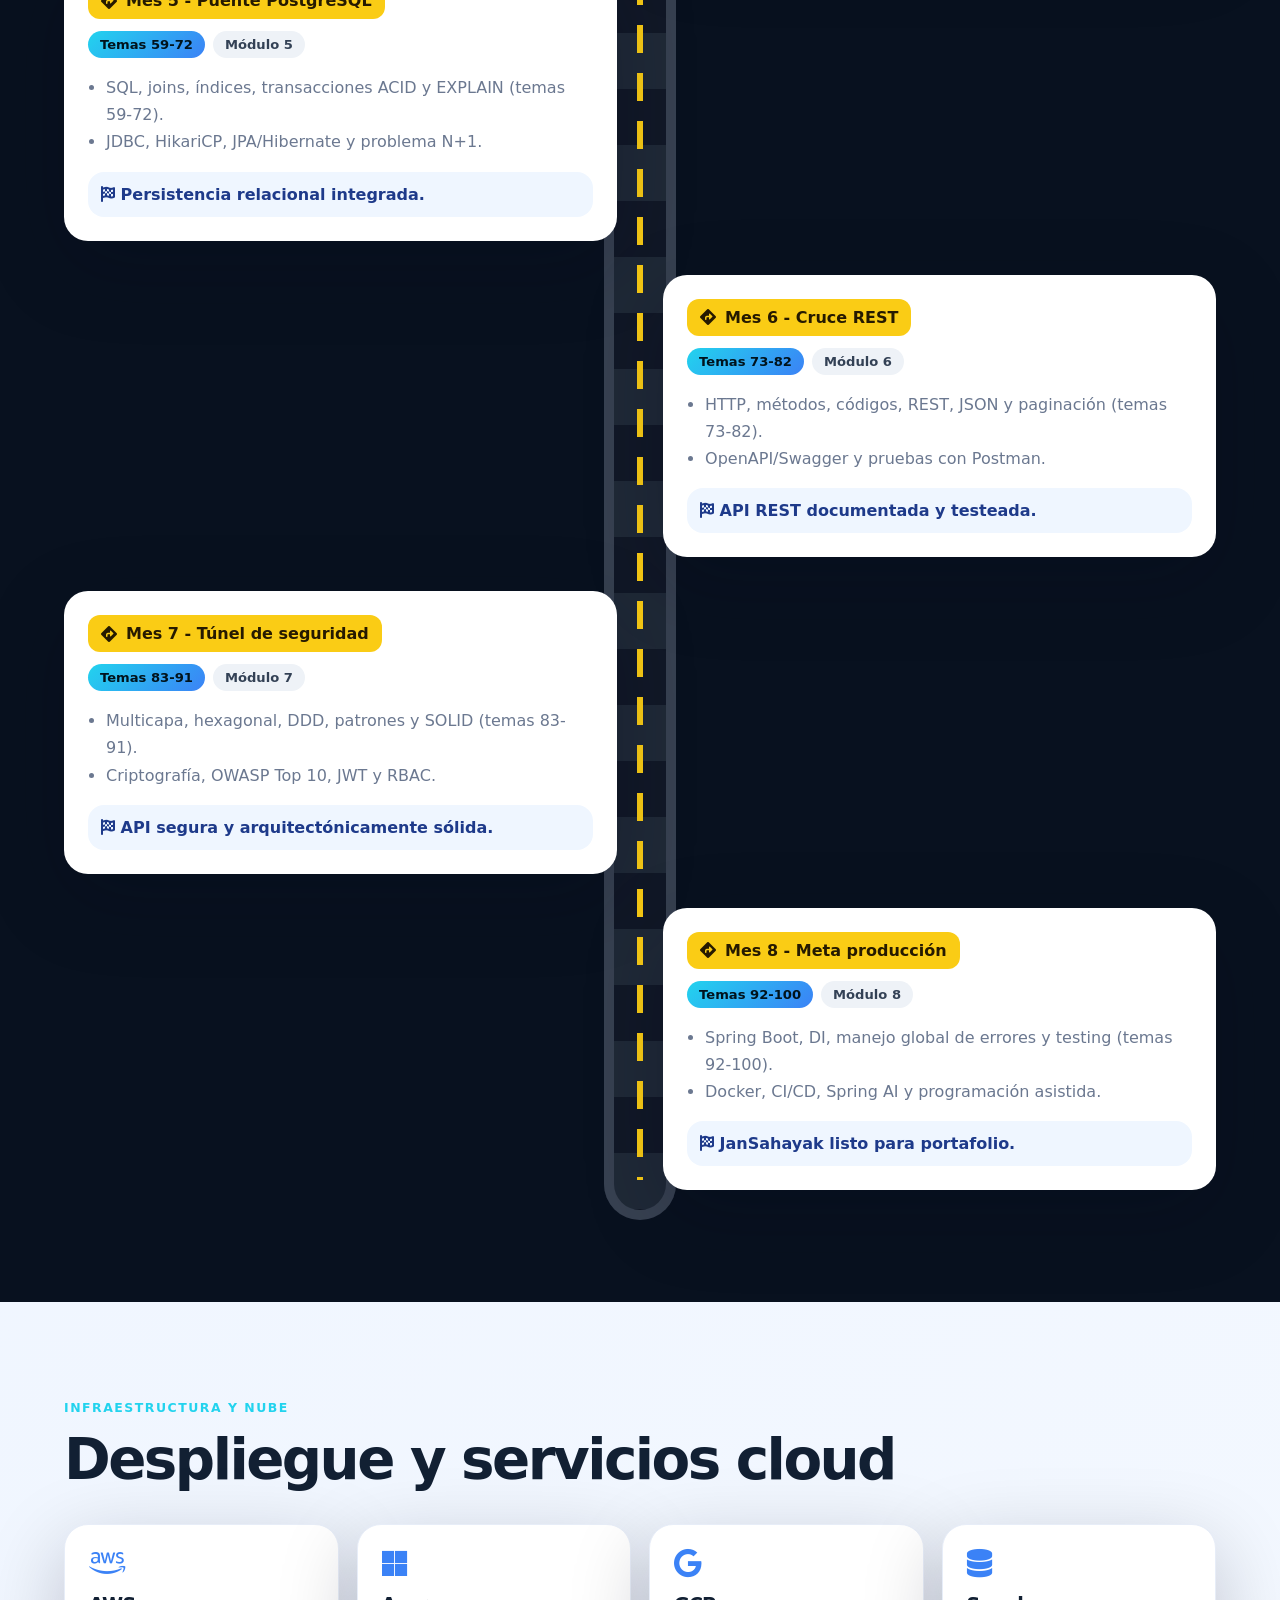
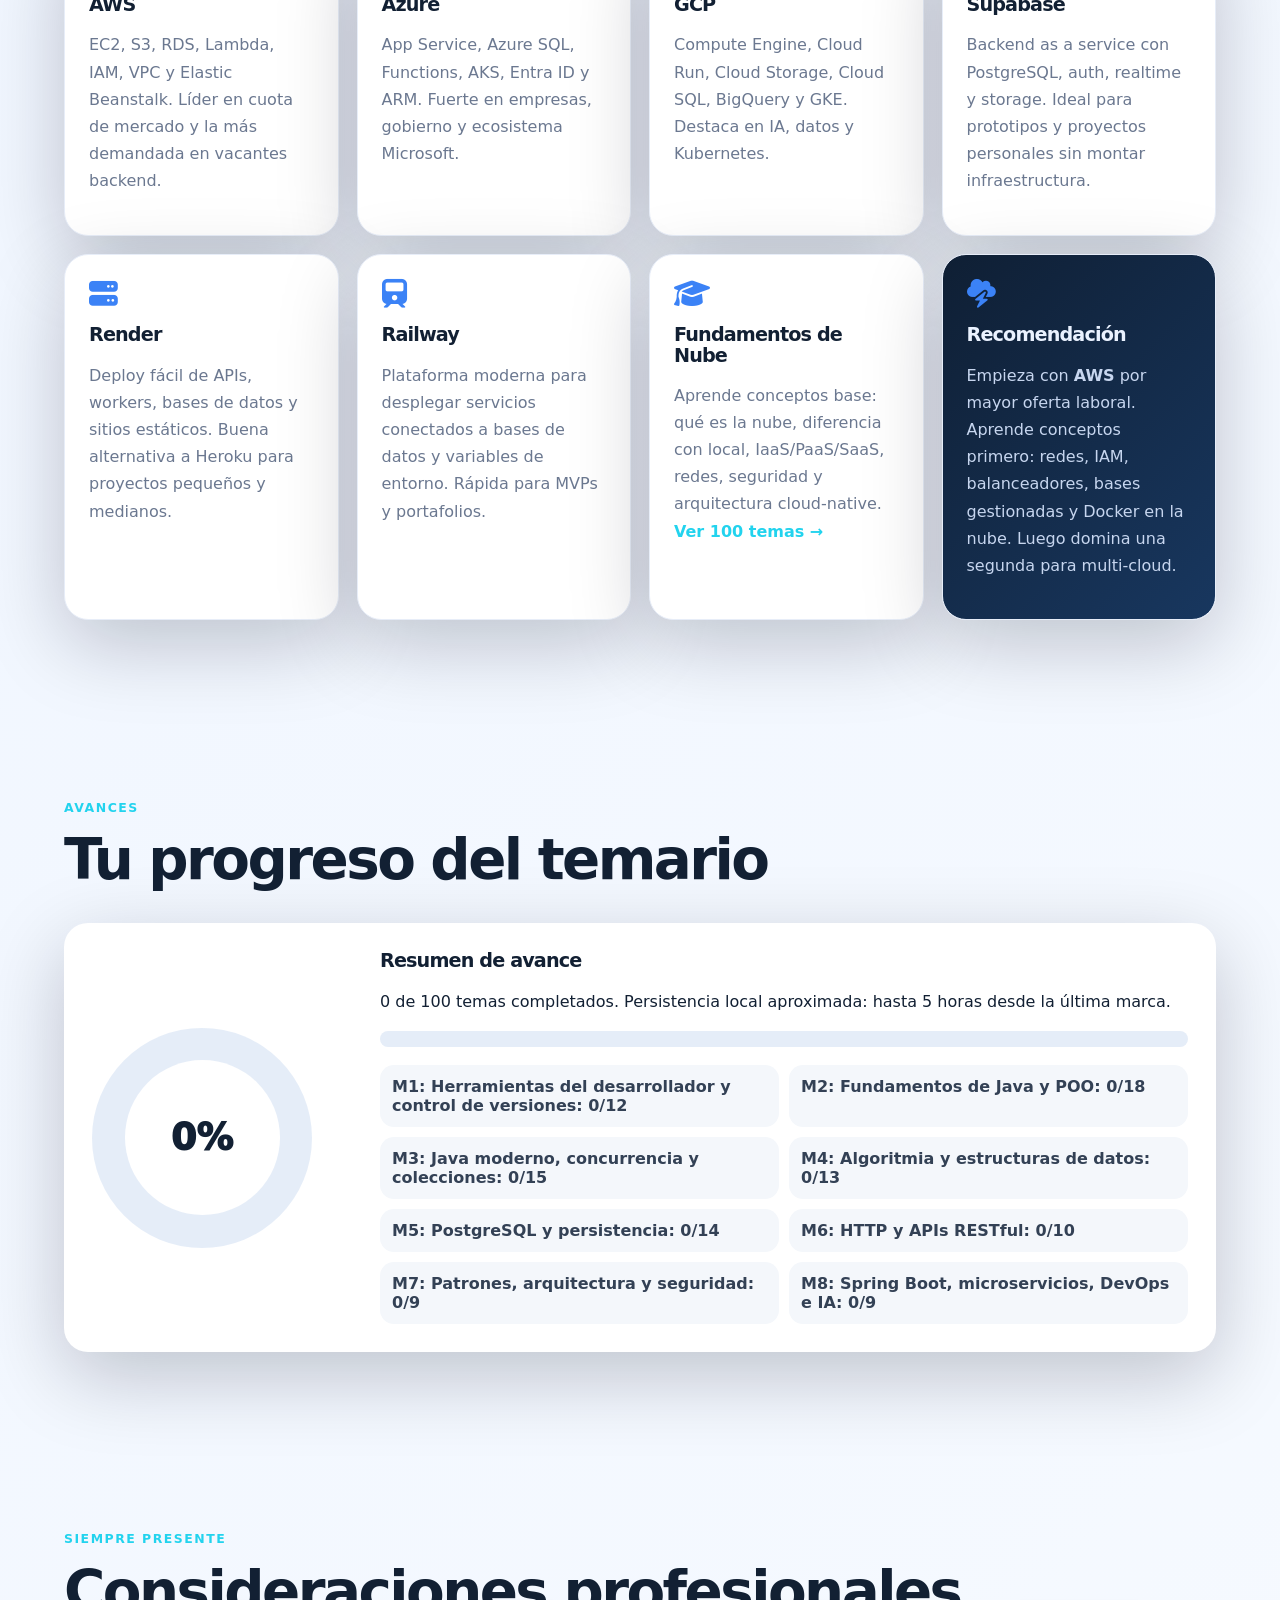
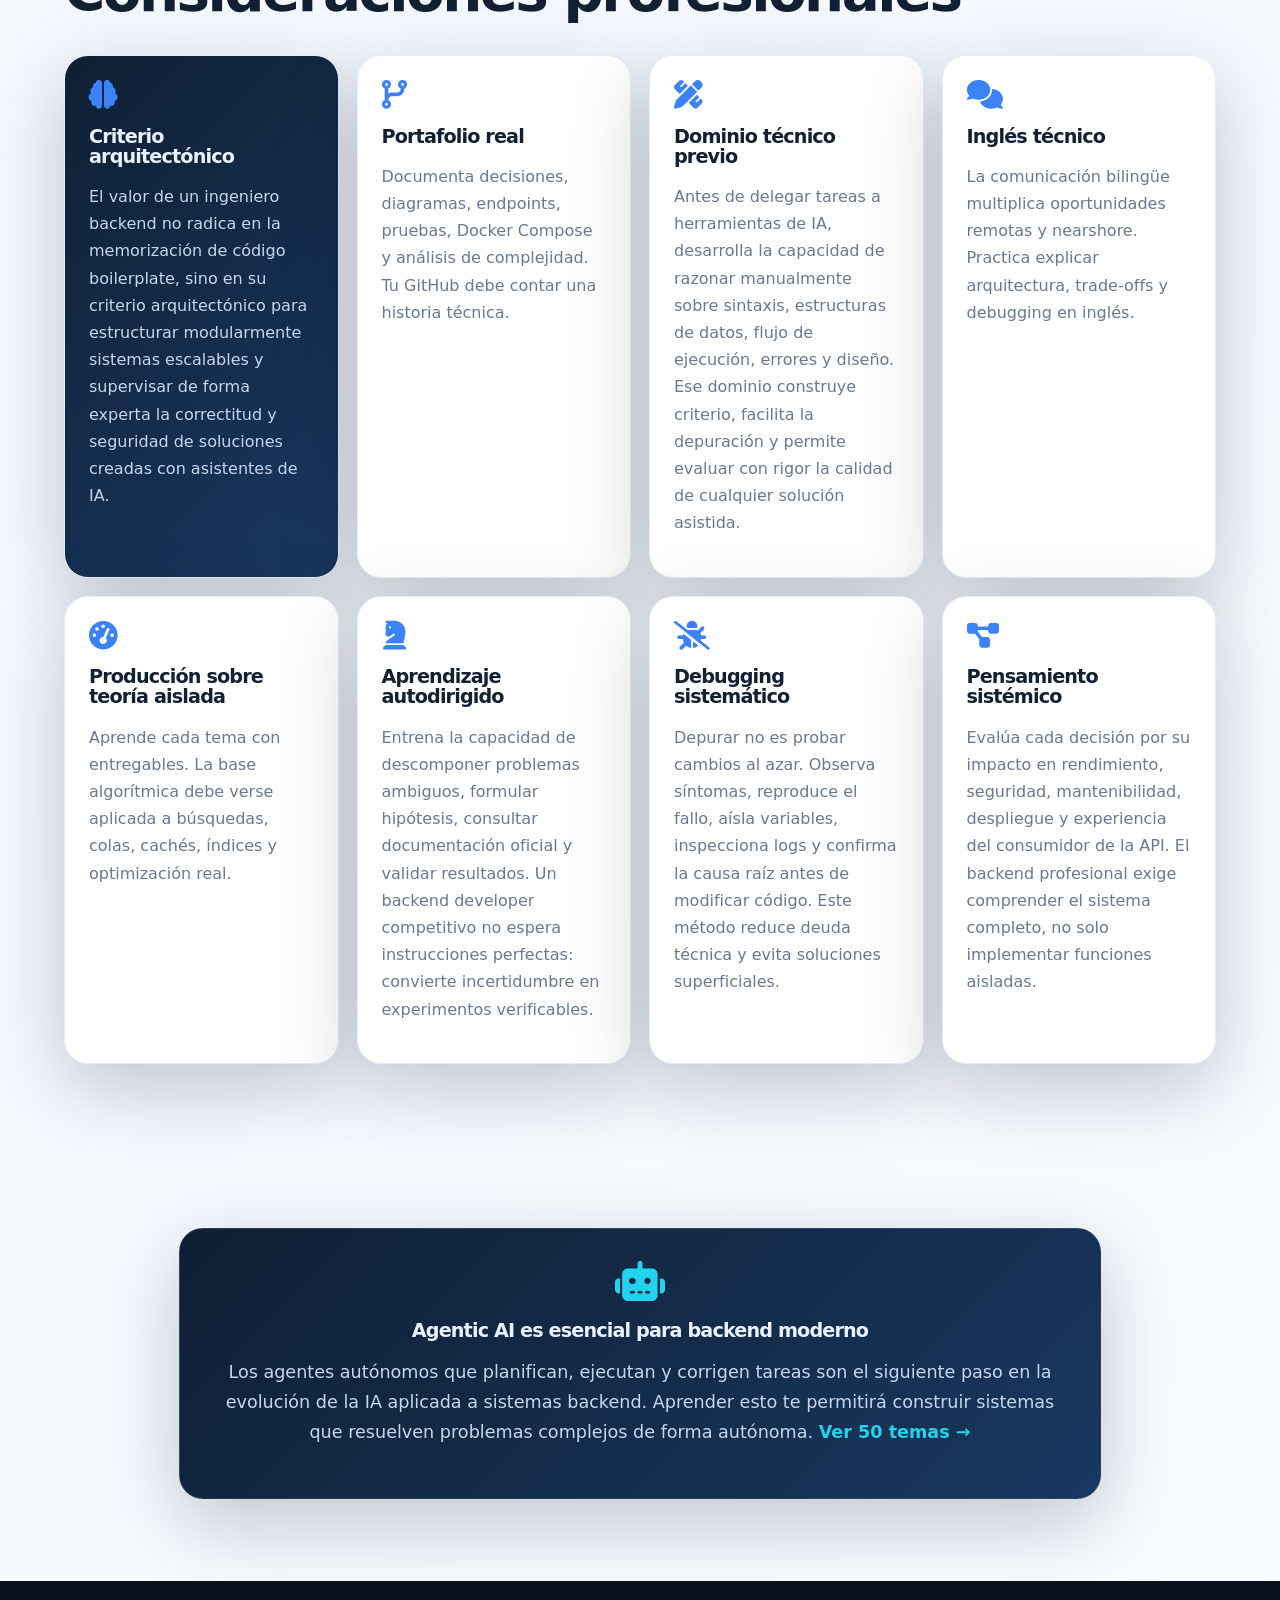
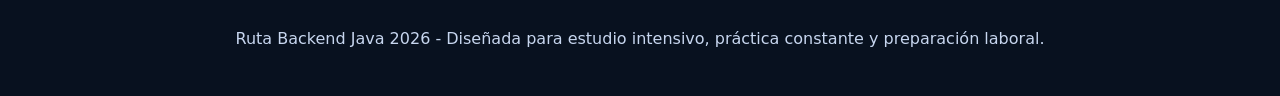
==== commit 5a0df9d0: "algoritmos" ====
--- a/index.html
+++ b/index.html
@@ -17,6 +17,7 @@
     <nav class="main-nav" aria-label="Navegación principal">
       <a href="#temario">Temario</a>
       <a href="java.html">Java 21</a>
+      <a href="algoritmos.html">Algoritmia</a>
       <a href="#plan">Plan</a>
       <a href="#nube">Nube</a>
       <a href="#avances">Avances</a>
@@ -37,6 +38,7 @@
         <div class="hero-actions">
           <a class="btn primary" href="#temario">Ver temario</a>
           <a class="btn secondary" href="java.html">Ver Java 21</a>
+          <a class="btn secondary" href="algoritmos.html">Ver Algoritmia</a>
           <a class="btn secondary" href="#plan">Ver ruta de 8 meses</a>
         </div>
       </div>
--- a/styles.css
+++ b/styles.css
@@ -378,6 +378,13 @@
   color: var(--ink);
   line-height: 1.5;
 }
+
+/* Colores para ejemplos de cloud.html cada 20 items */
+.example-color-1 code { color: #a855f7; }
+.example-color-2 code { color: #22c55e; }
+.example-color-3 code { color: #f59e0b; }
+.example-color-4 code { color: #3b82f6; }
+.example-color-5 code { color: #ec4899; }
 .code-block {
   overflow: auto;
   flex: 1;
@@ -401,6 +408,88 @@
 .code-string { color: #6aab73; }
 .code-number { color: #2aacb8; }
 .code-annotation { color: #b3ae60; }
+.algorithms-hero { background: radial-gradient(circle at top left, rgba(168, 85, 247, .2), transparent 34%), radial-gradient(circle at bottom right, rgba(34, 211, 238, .18), transparent 32%); }
+.algorithm-hero-card { background: linear-gradient(135deg, #111827, #312e81); }
+.algorithm-cards { display: grid; gap: 38px; }
+.algorithm-card {
+  position: relative;
+  overflow: hidden;
+  display: flex;
+  flex-direction: column;
+  min-height: 370px;
+  padding: 22px;
+  border-radius: var(--radius);
+  background: linear-gradient(180deg, #ffffff, #f8fbff);
+  border: 1px solid #e7edf8;
+  box-shadow: var(--shadow);
+}
+.algorithm-card::before {
+  content: "";
+  position: absolute;
+  inset: 0;
+  background: radial-gradient(circle at top right, rgba(34, 211, 238, .16), transparent 34%);
+  pointer-events: none;
+}
+.algorithm-card h3 { position: relative; z-index: 1; font-size: 1.22rem; margin: 16px 0 10px; color: var(--ink); }
+.algorithm-card p { position: relative; z-index: 1; color: var(--muted); line-height: 1.58; }
+.algorithm-category {
+  position: relative;
+  z-index: 1;
+  display: inline-flex;
+  width: fit-content;
+  margin-top: auto;
+  padding: 8px 12px;
+  border-radius: 999px;
+  background: rgba(15, 23, 42, .08);
+  color: #334155;
+  font-size: .82rem;
+  font-weight: 900;
+}
+.algorithm-visual {
+  position: relative;
+  z-index: 1;
+  display: grid;
+  place-items: center;
+  height: 120px;
+  margin-top: 8px;
+  border-radius: 20px;
+  background: linear-gradient(135deg, #0f172a, #1e3a8a);
+  border: 1px solid rgba(255, 255, 255, .12);
+}
+.algo-bars { display: flex; align-items: end; gap: 9px; height: 76px; }
+.algo-bars span { width: 18px; border-radius: 999px 999px 6px 6px; background: linear-gradient(180deg, var(--primary), var(--accent)); animation: barSort 1.6s ease-in-out infinite alternate; }
+.algo-bars span:nth-child(1) { height: 32px; animation-delay: .1s; }
+.algo-bars span:nth-child(2) { height: 58px; animation-delay: .2s; }
+.algo-bars span:nth-child(3) { height: 42px; animation-delay: .3s; }
+.algo-bars span:nth-child(4) { height: 72px; animation-delay: .4s; }
+.algo-bars span:nth-child(5) { height: 50px; animation-delay: .5s; }
+.algo-graph, .algo-tree { position: relative; width: 150px; height: 82px; }
+.algo-graph i, .algo-tree i { position: absolute; width: 22px; height: 22px; border-radius: 50%; background: var(--primary); box-shadow: 0 0 24px rgba(34, 211, 238, .7); animation: nodePulse 1.8s ease-in-out infinite; }
+.algo-graph i:nth-child(1), .algo-tree i:nth-child(1) { left: 8px; top: 30px; }
+.algo-graph i:nth-child(2), .algo-tree i:nth-child(2) { left: 62px; top: 6px; animation-delay: .2s; }
+.algo-graph i:nth-child(3), .algo-tree i:nth-child(3) { right: 8px; top: 30px; animation-delay: .4s; }
+.algo-graph i:nth-child(4), .algo-tree i:nth-child(4) { left: 62px; bottom: 4px; animation-delay: .6s; }
+.algo-graph b, .algo-tree b { position: absolute; height: 3px; border-radius: 999px; background: linear-gradient(90deg, var(--primary), transparent); transform-origin: left center; animation: edgeFlow 1.7s linear infinite; }
+.algo-graph b:nth-of-type(1), .algo-tree b:nth-of-type(1) { left: 30px; top: 37px; width: 48px; transform: rotate(-28deg); }
+.algo-graph b:nth-of-type(2), .algo-tree b:nth-of-type(2) { left: 82px; top: 20px; width: 48px; transform: rotate(28deg); }
+.algo-graph b:nth-of-type(3), .algo-tree b:nth-of-type(3) { left: 74px; top: 32px; width: 44px; transform: rotate(100deg); }
+.algo-segments { display: flex; gap: 8px; }
+.algo-segments span { width: 36px; height: 42px; border-radius: 12px; background: rgba(255, 255, 255, .16); border: 2px solid rgba(34, 211, 238, .45); animation: segmentScan 1.6s ease-in-out infinite; }
+.algo-segments span:nth-child(2) { animation-delay: .2s; }
+.algo-segments span:nth-child(3) { animation-delay: .4s; }
+.algo-segments span:nth-child(4) { animation-delay: .6s; }
+.algo-bubbles { position: relative; width: 150px; height: 80px; }
+.algo-bubbles span { position: absolute; width: 24px; height: 24px; border-radius: 50%; background: linear-gradient(135deg, var(--primary), var(--accent)); animation: bubbleMove 2s ease-in-out infinite alternate; }
+.algo-bubbles span:nth-child(1) { left: 8px; top: 12px; }
+.algo-bubbles span:nth-child(2) { left: 42px; top: 42px; animation-delay: .2s; }
+.algo-bubbles span:nth-child(3) { left: 74px; top: 18px; animation-delay: .4s; }
+.algo-bubbles span:nth-child(4) { left: 104px; top: 48px; animation-delay: .6s; }
+.algo-bubbles span:nth-child(5) { left: 128px; top: 10px; animation-delay: .8s; }
+@keyframes barSort { from { transform: translateY(0) scaleY(.85); } to { transform: translateY(-10px) scaleY(1.08); } }
+@keyframes nodePulse { 50% { transform: scale(1.25); background: var(--accent); } }
+@keyframes edgeFlow { 50% { opacity: .35; } }
+@keyframes segmentScan { 50% { transform: translateY(-9px); background: rgba(34, 211, 238, .35); } }
+@keyframes bubbleMove { to { transform: translate(8px, -10px) scale(1.15); } }
 .site-footer { padding: 28px; text-align: center; color: #c7d6ef; background: var(--bg); }
 
 @media (max-width: 980px) {
